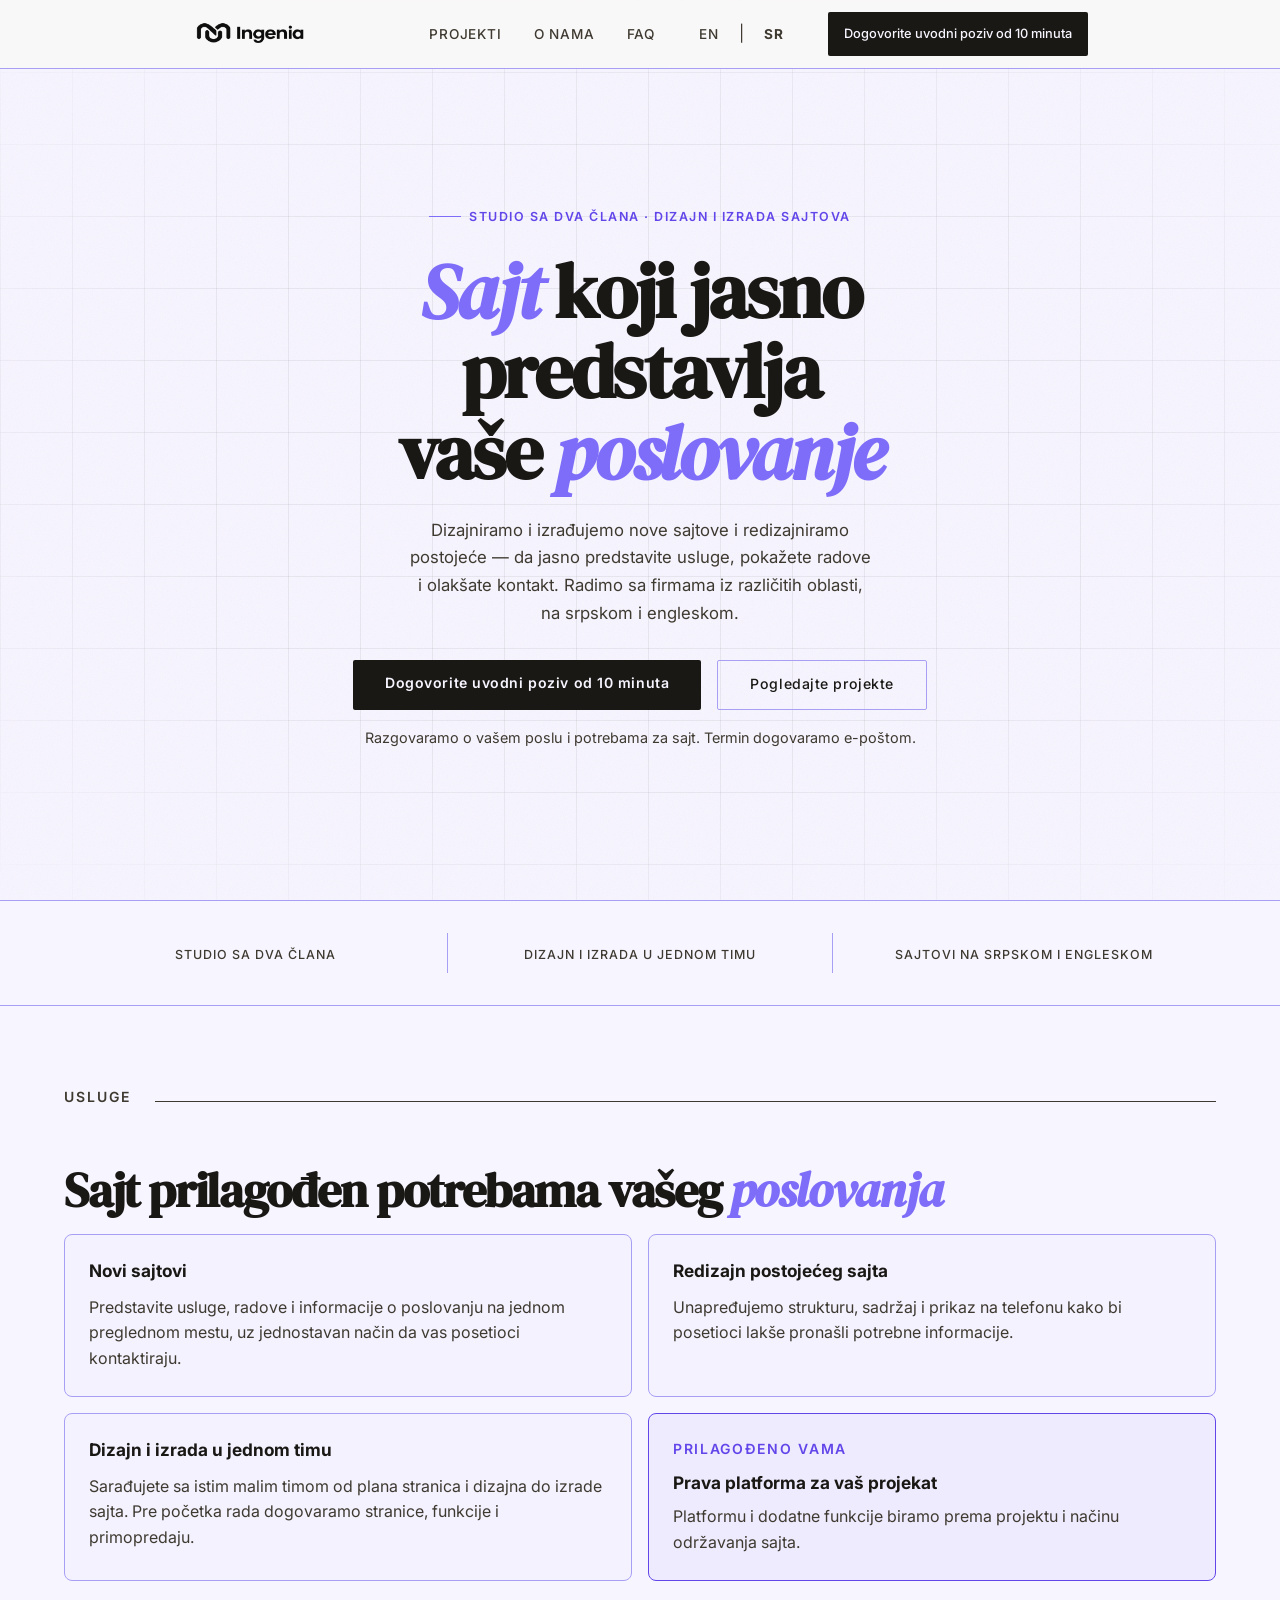
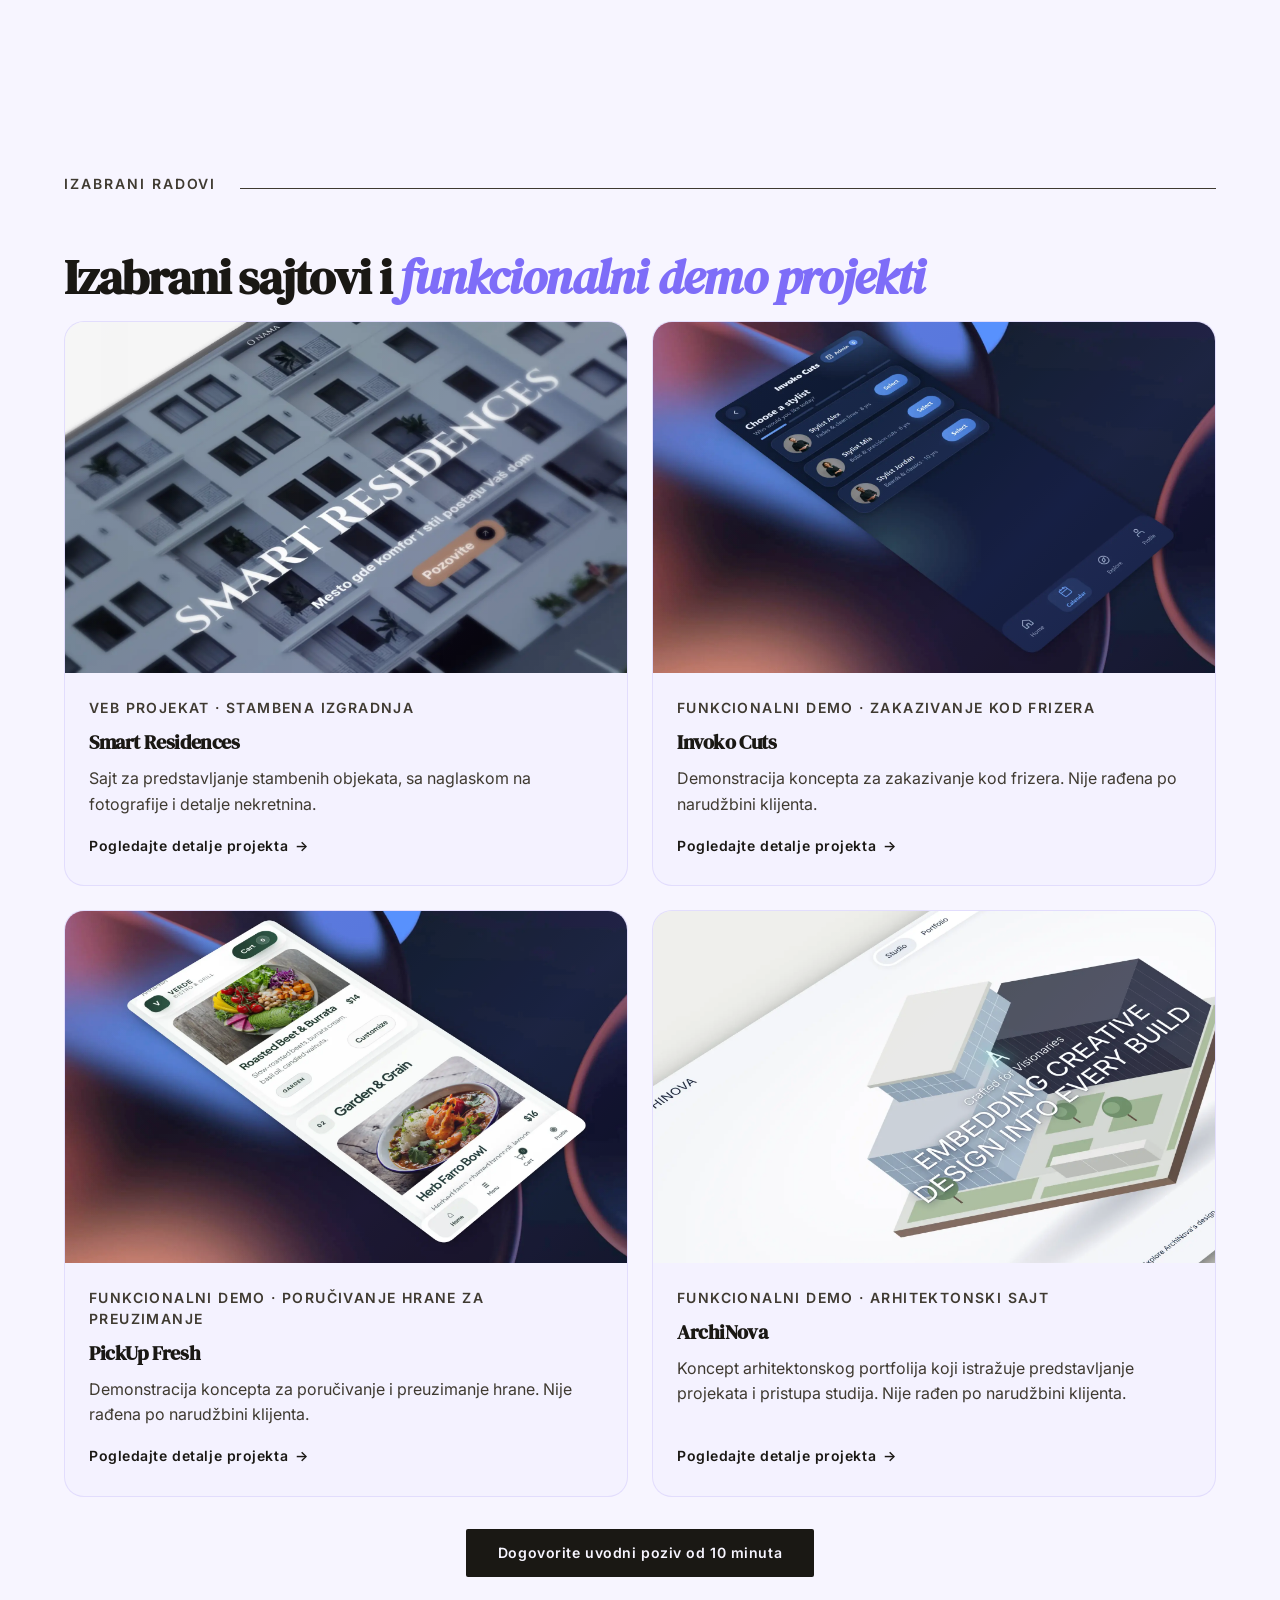
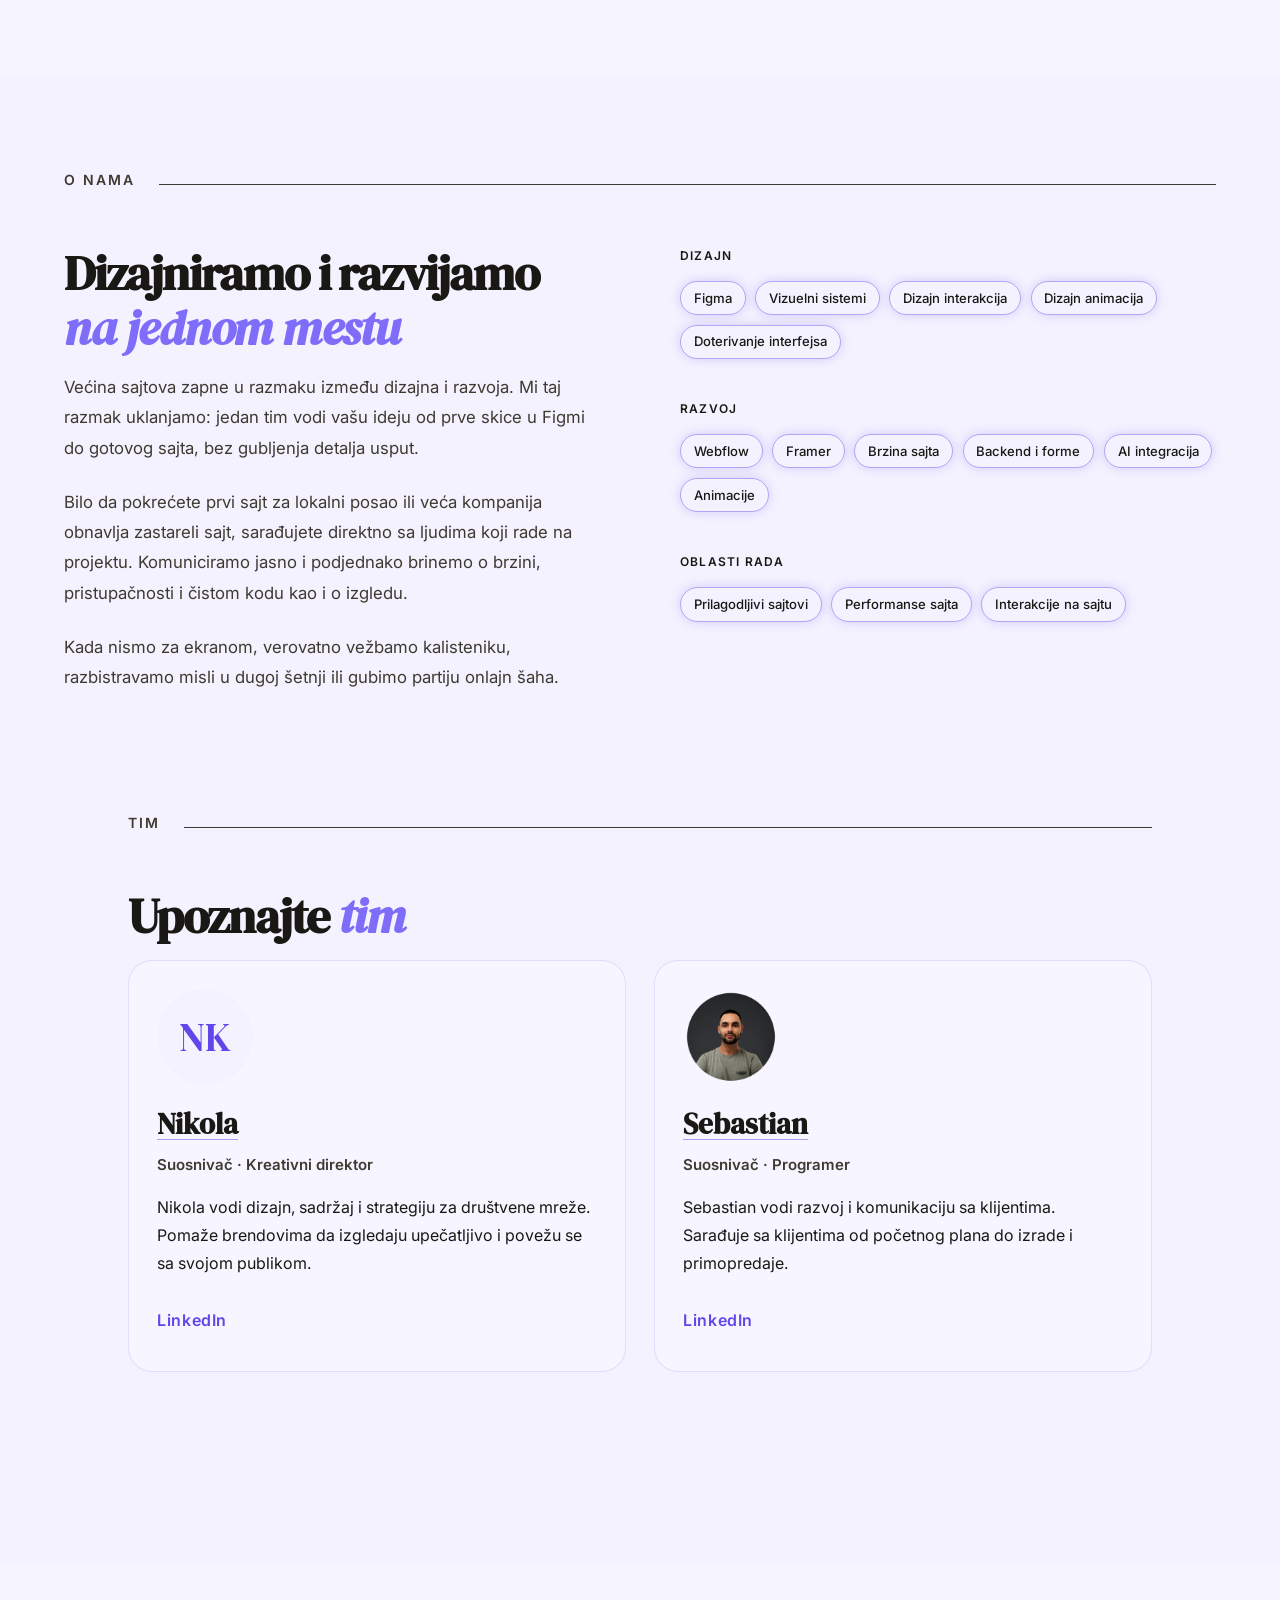
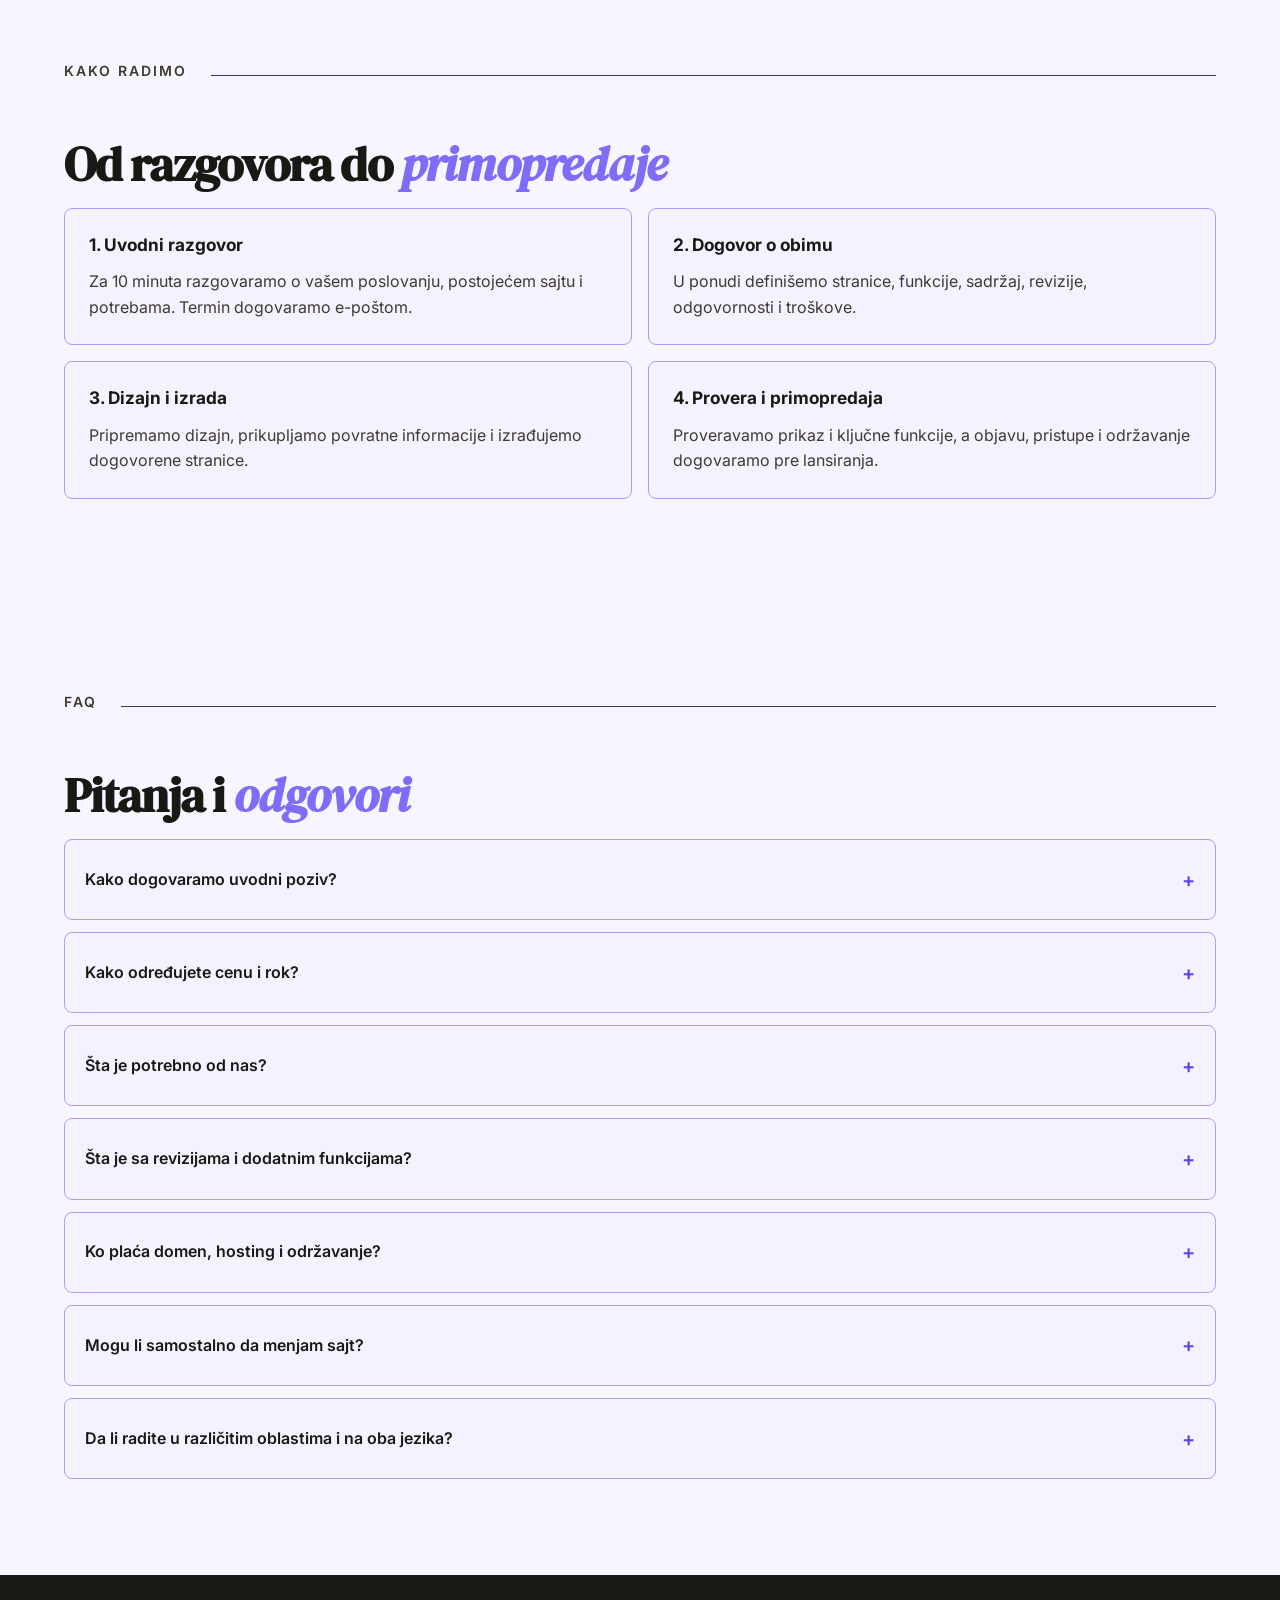
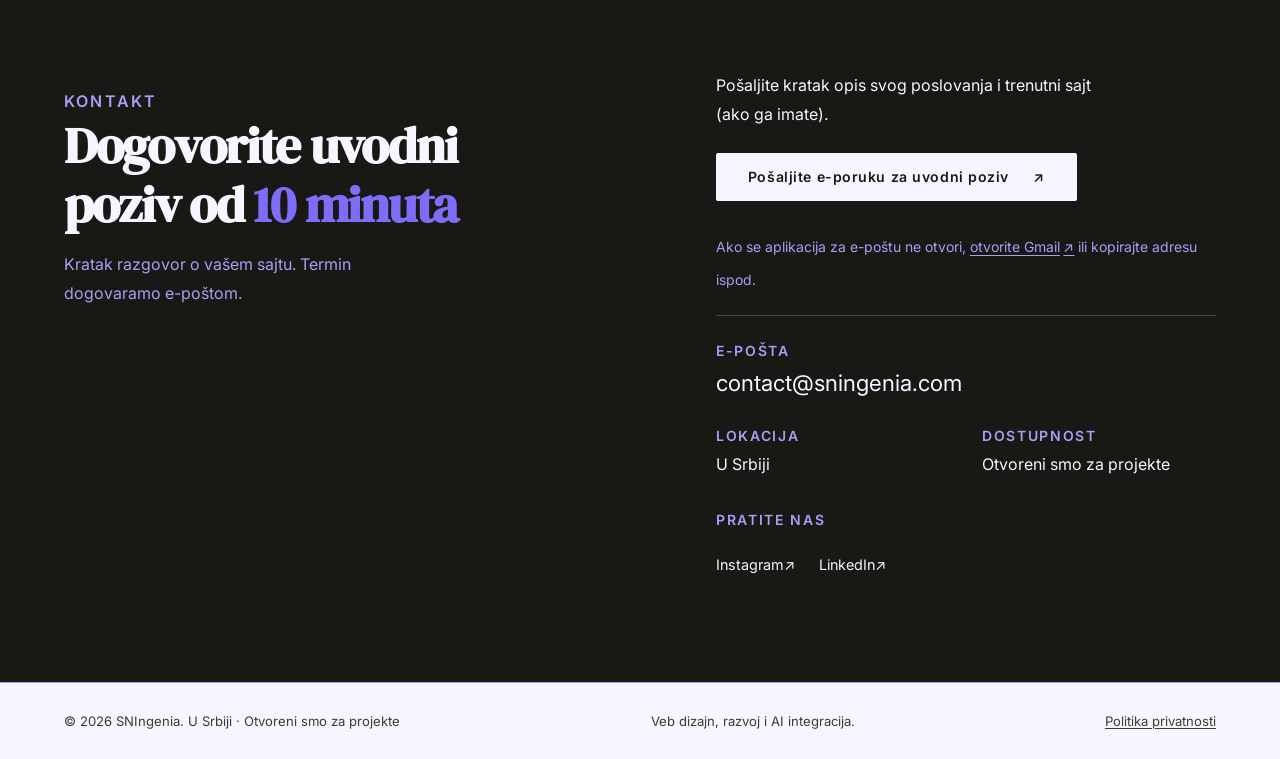
==== sr/index.html @ c3e85993 "final - finally - final" ====
<!DOCTYPE html>
<!-- Needs native review before launch. -->
<html lang="sr" class="landing-page">
<head>
<meta charset="UTF-8">
<meta name="viewport" content="width=device-width, initial-scale=1.0">
<link rel="icon" type="image/png" sizes="48x48" href="../images/img/favicon.png">
<title>SNIngenia | Veb dizajn i izrada sajtova u Srbiji</title>
<meta name="description" content="SNIngenia — dizajn i izrada novih sajtova i redizajn postojećih, na srpskom i engleskom. Dogovorite uvodni poziv od 10 minuta e-poštom.">
<link rel="canonical" href="https://www.sningenia.com/sr/">
<link rel="alternate" hreflang="en" href="https://www.sningenia.com/">
<link rel="alternate" hreflang="sr" href="https://www.sningenia.com/sr/">
<link rel="alternate" hreflang="x-default" href="https://www.sningenia.com/">
<meta property="og:type" content="website">
<meta property="og:locale" content="sr_RS">
<meta property="og:title" content="SNIngenia | Veb dizajn i izrada sajtova u Srbiji">
<meta property="og:description" content="Novi sajtovi i redizajn postojećih, na srpskom i engleskom. Dogovorite uvodni poziv od 10 minuta e-poštom.">
<meta property="og:url" content="https://www.sningenia.com/sr/">
<meta property="og:image" content="https://www.sningenia.com/images/thumbnail1.webp">
<meta name="twitter:card" content="summary_large_image">
<meta name="twitter:title" content="SNIngenia | Veb dizajn i izrada sajtova u Srbiji">
<meta name="twitter:description" content="Novi sajtovi i redizajn postojećih, na srpskom i engleskom. Dogovorite uvodni poziv od 10 minuta e-poštom.">
<meta name="twitter:image" content="https://www.sningenia.com/images/thumbnail1.webp">
<link rel="preconnect" href="https://fonts.googleapis.com">
<link rel="preconnect" href="https://fonts.gstatic.com" crossorigin>
<link href="https://fonts.googleapis.com/css2?family=DM+Serif+Display:ital@0;1&family=Inter:wght@400;500;600&display=swap" rel="stylesheet">
<link rel="stylesheet" href="../styles.css">
<script type="application/ld+json">
{
  "@context": "https://schema.org",
  "@type": "ProfessionalService",
  "name": "SNIngenia",
  "url": "https://www.sningenia.com/sr/",
  "areaServed": "Serbia",
  "email": "contact@sningenia.com",
  "sameAs": ["https://www.instagram.com/sningenia/"]
}
</script>
</head>
<body class="landing-page">
<a class="skip-link" href="#main">Пређи на садржај</a>

<nav aria-label="Glavna navigacija">
  <a class="nav-logo" href="#home" aria-label="SNIngenia početna strana">
    <img src="../images/logo-header.webp" alt="SNIngenia" width="1536" height="326">
  </a>
  <button class="nav-toggle" type="button" aria-label="Uključi ili isključi navigaciju" aria-controls="mobileNav" aria-expanded="false">
    <span></span><span></span><span></span>
  </button>
  <ul class="nav-links">
    <li><a href="#work">Projekti</a></li>
    <li><a href="#about">O nama</a></li>

    <li><a href="#faq">FAQ</a></li>
    <li class="language-switcher"><a href="../index.html" lang="en">EN</a><span aria-hidden="true">|</span><a href="./index.html" lang="sr" aria-current="page">SR</a></li>
    <li><a class="btn-primary nav-cta" href="#contact" data-cta="nav-desktop">Dogovorite uvodni poziv od 10 minuta</a></li>
  </ul>
</nav>
<div class="mobile-nav" id="mobileNav" aria-hidden="true" inert>
  <button class="mobile-nav-close" type="button" aria-label="Zatvori meni">×</button>
  <ul class="mobile-nav-links">
    <li><a href="#work">Projekti</a></li>
    <li><a href="#about">O nama</a></li>

    <li><a href="#faq">FAQ</a></li>
    <li class="language-switcher"><a href="../index.html" lang="en">EN</a><span aria-hidden="true">|</span><a href="./index.html" lang="sr" aria-current="page">SR</a></li>
    <li><a class="btn-primary" href="#contact" data-cta="nav-mobile">Dogovorite uvodni poziv od 10 minuta</a></li>
  </ul>
</div>

<div class="mobile-cta" id="mobileCta" aria-hidden="true" inert><a class="btn-primary" href="#contact" data-cta="sticky">Dogovorite uvodni poziv od 10 minuta</a></div>

<div class="fallback-navigation"><nav class="fallback-nav" aria-label="Navigacija bez JavaScript-a"><a href="#work">Radovi</a><a href="#about">O nama</a><a href="#faq">FAQ</a><a href="#contact">Kontakt</a><a href="../" lang="en">EN</a></nav></div>
<main id="main">
<div class="hero" id="home">
  <div class="hero-text">
    <p class="hero-eyebrow">Studio sa dva člana · Dizajn i izrada sajtova</p>
    <h1><em>Sajt</em> koji jasno predstavlja vaše <em>poslovanje</em></h1>
    <p class="hero-bio">Dizajniramo i izrađujemo nove sajtove i redizajniramo postojeće — da jasno predstavite usluge, pokažete radove i olakšate kontakt. Radimo sa firmama iz različitih oblasti, na srpskom i engleskom.</p>
    <div class="hero-actions">
      <a href="#contact" class="btn-primary" data-cta="hero">Dogovorite uvodni poziv od 10 minuta</a>
      <a href="#work" class="btn-ghost">Pogledajte projekte</a>
    </div>
<p class="call-note">Razgovaramo o vašem poslu i potrebama za sajt. Termin dogovaramo e-poštom.</p>
  </div>
</div>

<div class="stats-strip">
<div class="stats-inner">
<div class="stat">
<p class="stat-label">Studio sa dva člana</p></div>
<div class="stat">
<p class="stat-label">Dizajn i izrada u jednom timu</p></div>
<div class="stat">
<p class="stat-label">Sajtovi na srpskom i engleskom</p></div></div></div>


<section id="who-we-help" class="help-section">
<div class="section-header">
<p class="section-label">USLUGE</p>
<div class="section-rule"></div></div>
<h2>Sajt prilagođen potrebama vašeg <em>poslovanja</em></h2>
<div class="help-grid">
<article class="help-card">
<h3>Novi sajtovi</h3>
<p>Predstavite usluge, radove i informacije o poslovanju na jednom preglednom mestu, uz jednostavan način da vas posetioci kontaktiraju.</p></article>
<article class="help-card">
<h3>Redizajn postojećeg sajta</h3>
<p>Unapređujemo strukturu, sadržaj i prikaz na telefonu kako bi posetioci lakše pronašli potrebne informacije.</p></article>
<article class="help-card">
<h3>Dizajn i izrada u jednom timu</h3>
<p>Sarađujete sa istim malim timom od plana stranica i dizajna do izrade sajta. Pre početka rada dogovaramo stranice, funkcije i primopredaju.</p></article><article class="help-card help-platform"><span class="platform-note-label">PRILAGOĐENO VAMA</span><h3>Prava platforma za vaš projekat</h3><p>Platformu i dodatne funkcije biramo prema projektu i načinu održavanja sajta.</p></article>
</div>
</section>

<section id="work">
<div class="section-header">
<p class="section-label">IZABRANI RADOVI</p>
<div class="section-rule"></div></div>
<h2>Izabrani sajtovi i <em>funkcionalni demo projekti</em></h2>
<div class="work-grid">
<article class="work-card project-card" data-demo="false" data-status="Veb projekat · Stambena izgradnja" data-challenge="Predstaviti stambene objekte i informacije o nekretninama u preglednom vizuelnom rasporedu." data-solution="Fotografije objekata i detalji nekretnina su u prvom planu, uz svedenu vizuelnu hijerarhiju." data-result="Prikaz vizuelnog rešenja; ovde nisu navedeni izmereni poslovni rezultati." data-image="../images/case1.webp">
<div class="card-thumb">
<div class="card-thumb-inner"><img src="../images/thumbnail1.webp" alt="Smart Residences — prikaz interfejsa" width="640" height="400" loading="lazy"></div></div>
<div class="card-body"><span class="card-tag">Veb projekat · Stambena izgradnja</span><h3 class="card-title">Smart Residences</h3>
<p class="card-desc">Sajt za predstavljanje stambenih objekata, sa naglaskom na fotografije i detalje nekretnina.</p>
<button type="button" class="card-open" aria-haspopup="dialog" aria-controls="projectModal" aria-label="Pogledajte detalje projekta: Smart Residences"><span>Pogledajte detalje projekta</span><span class="card-open-arrow" aria-hidden="true">→</span></button></div></article>
<article class="work-card project-card" data-demo="true" data-status="Funkcionalni demo · Zakazivanje kod frizera" data-challenge="Istražiti moguće iskustvo izbora frizera i zakazivanja termina." data-solution="Prikaz stavlja izbor frizera i jasan sledeći korak u središte iskustva." data-result="Ovaj primer prikazuje moguće rešenje; ne predstavlja dokaz o broju korisnika niti o poslovnim rezultatima." data-image="../images/case3.webp">
<div class="card-thumb">
<div class="card-thumb-inner"><img src="../images/thumbnail3.webp" alt="Invoko Cuts — prikaz interfejsa" width="640" height="400" loading="lazy"></div></div>
<div class="card-body"><span class="card-tag">Funkcionalni demo · Zakazivanje kod frizera</span><h3 class="card-title">Invoko Cuts</h3>
<p class="card-desc">Demonstracija koncepta za zakazivanje kod frizera. Nije rađena po narudžbini klijenta.</p>
<button type="button" class="card-open" aria-haspopup="dialog" aria-controls="projectModal" aria-label="Pogledajte detalje projekta: Invoko Cuts"><span>Pogledajte detalje projekta</span><span class="card-open-arrow" aria-hidden="true">→</span></button></div></article>
<article class="work-card project-card" data-demo="true" data-status="Funkcionalni demo · Poručivanje hrane za preuzimanje" data-challenge="Istražiti moguće iskustvo izbora obroka i preuzimanja hrane." data-solution="Fotografije hrane i pregledan meni objašnjavaju koncept poručivanja." data-result="Ovaj primer prikazuje moguće rešenje; ne predstavlja dokaz o broju korisnika niti o poslovnim rezultatima." data-image="../images/case2.webp">
<div class="card-thumb">
<div class="card-thumb-inner"><img src="../images/thumbnail2.webp" alt="PickUp Fresh — prikaz interfejsa" width="640" height="400" loading="lazy"></div></div>
<div class="card-body"><span class="card-tag">Funkcionalni demo · Poručivanje hrane za preuzimanje</span><h3 class="card-title">PickUp Fresh</h3>
<p class="card-desc">Demonstracija koncepta za poručivanje i preuzimanje hrane. Nije rađena po narudžbini klijenta.</p>
<button type="button" class="card-open" aria-haspopup="dialog" aria-controls="projectModal" aria-label="Pogledajte detalje projekta: PickUp Fresh"><span>Pogledajte detalje projekta</span><span class="card-open-arrow" aria-hidden="true">→</span></button></div></article>
<article class="work-card project-card" data-demo="true" data-status="Funkcionalni demo · Arhitektonski sajt" data-challenge="Istražiti kako arhitektonski studio može predstaviti radove i svoj pristup." data-solution="Arhitektonska ilustracija, upečatljiva tipografija i prozračan raspored oblikuju koncept portfolija." data-result="Ovaj primer prikazuje moguće rešenje; ne predstavlja dokaz o broju korisnika niti o poslovnim rezultatima." data-image="../images/case4.webp">
<div class="card-thumb">
<div class="card-thumb-inner"><img src="../images/thumbnail4.webp" alt="ArchiNova — prikaz interfejsa" width="640" height="400" loading="lazy"></div></div>
<div class="card-body"><span class="card-tag">Funkcionalni demo · Arhitektonski sajt</span><h3 class="card-title">ArchiNova</h3>
<p class="card-desc">Koncept arhitektonskog portfolija koji istražuje predstavljanje projekata i pristupa studija. Nije rađen po narudžbini klijenta.</p>
<button type="button" class="card-open" aria-haspopup="dialog" aria-controls="projectModal" aria-label="Pogledajte detalje projekta: ArchiNova"><span>Pogledajte detalje projekta</span><span class="card-open-arrow" aria-hidden="true">→</span></button></div></article></div>
<div class="project-cta"><a class="btn-primary" href="#contact" data-cta="work">Dogovorite uvodni poziv od 10 minuta</a></div></section>

<section id="about" class="about-section">
  <div class="about-inner">
    <div class="section-header reveal">
<p class="section-label">O NAMA</p>
<div class="section-rule"></div></div>
    <div class="skills-layout">
      <div class="skills-left">
        <h2 class="reveal">Dizajniramo i razvijamo <em>na jednom mestu</em></h2>
        <p class="reveal">Većina sajtova zapne u razmaku između dizajna i razvoja. Mi taj razmak uklanjamo: jedan tim vodi vašu ideju od prve skice u Figmi do gotovog sajta, bez gubljenja detalja usput.</p>
        <p class="reveal">Bilo da pokrećete prvi sajt za lokalni posao ili veća kompanija obnavlja zastareli sajt, sarađujete direktno sa ljudima koji rade na projektu. Komuniciramo jasno i podjednako brinemo o brzini, pristupačnosti i čistom kodu kao i o izgledu.</p>
        <p class="reveal">Kada nismo za ekranom, verovatno vežbamo kalisteniku, razbistravamo misli u dugoj šetnji ili gubimo partiju onlajn šaha.</p>
      </div>
      <div>
        <div class="skill-group reveal">
<h3 class="skill-group-label">Dizajn</h3>
<div class="skill-tags"><span class="skill-tag">Figma</span><span class="skill-tag">Vizuelni sistemi</span><span class="skill-tag">Dizajn interakcija</span><span class="skill-tag">Dizajn animacija</span><span class="skill-tag">Doterivanje interfejsa</span></div></div>
        <div class="skill-group reveal">
<h3 class="skill-group-label">Razvoj</h3>
<div class="skill-tags"><span class="skill-tag">Webflow</span><span class="skill-tag">Framer</span><span class="skill-tag">Brzina sajta</span><span class="skill-tag">Backend i forme</span><span class="skill-tag">AI integracija</span><span class="skill-tag">Animacije</span></div></div>
        <div class="skill-group reveal">
<h3 class="skill-group-label">Oblasti rada</h3>
<div class="skill-tags"><span class="skill-tag">Prilagodljivi sajtovi</span><span class="skill-tag">Performanse sajta</span><span class="skill-tag">Interakcije na sajtu</span></div></div>
      </div>
    </div>
  </div>
<div id="team" class="creators-section">
  <div class="creators-inner">
    <div class="section-header reveal">
<p class="section-label">TIM</p>
<div class="section-rule"></div></div>
    <h2 class="reveal">Upoznajte <em>tim</em></h2>
    <div class="creators-grid">
      <article class="creator-card reveal">
        <!-- TODO: Zameniti inicijale zasebnom Nikolinom fotografijom kada bude dostavljena. -->
        <div class="creator-img creator-avatar-placeholder" role="img" aria-label="Fotografija Nikole još nije dostupna">NK</div>
        <div class="creator-body">
<h3 class="creator-title"><a class="creator-name-link" href="mailto:nikola@sningenia.com" aria-label="Pošaljite e-poruku: Nikola (nikola@sningenia.com)" title="nikola@sningenia.com">Nikola</a></h3>
<p class="creator-role">Suosnivač · Kreativni direktor</p>
<p class="creator-copy">Nikola vodi dizajn, sadržaj i strategiju za društvene mreže. Pomaže brendovima da izgledaju upečatljivo i povežu se sa svojom publikom.</p>
<a class="creator-link" href="https://www.linkedin.com/in/nikolakindlajn/" target="_blank" rel="noopener noreferrer" aria-label="Nikola na LinkedIn-u">LinkedIn</a></div>
      </article>
      <article class="creator-card reveal">
        <div class="creator-img"><img src="../images/profilepicture1.webp" alt="Fotografija Sebastijana, suosnivača i programera" width="600" height="600" loading="lazy"></div>
        <div class="creator-body">
<h3 class="creator-title"><a class="creator-name-link" href="mailto:sebastian@sningenia.com" aria-label="Pošaljite e-poruku: Sebastian (sebastian@sningenia.com)" title="sebastian@sningenia.com">Sebastian</a></h3>
<p class="creator-role">Suosnivač · Programer</p>
<p class="creator-copy">Sebastian vodi razvoj i komunikaciju sa klijentima. Sarađuje sa klijentima od početnog plana do izrade i primopredaje.</p>
<a class="creator-link" href="https://www.linkedin.com/in/sebastijan-sekosan/" target="_blank" rel="noopener noreferrer" aria-label="Sebastian na LinkedIn-u">LinkedIn</a></div>
      </article>
    </div>
  </div>
</div></section>



<section id="process">
<div class="section-header">
<p class="section-label">KAKO RADIMO</p>
<div class="section-rule"></div></div>
<h2>Od razgovora do <em>primopredaje</em></h2>
<div class="help-grid">
<article class="help-card">
<h3>1. Uvodni razgovor</h3>
<p>Za 10 minuta razgovaramo o vašem poslovanju, postojećem sajtu i potrebama. Termin dogovaramo e-poštom.</p></article>
<article class="help-card">
<h3>2. Dogovor o obimu</h3>
<p>U ponudi definišemo stranice, funkcije, sadržaj, revizije, odgovornosti i troškove.</p></article>
<article class="help-card">
<h3>3. Dizajn i izrada</h3>
<p>Pripremamo dizajn, prikupljamo povratne informacije i izrađujemo dogovorene stranice.</p></article>
<article class="help-card">
<h3>4. Provera i primopredaja</h3>
<p>Proveravamo prikaz i ključne funkcije, a objavu, pristupe i održavanje dogovaramo pre lansiranja.</p></article></div></section>
<section id="faq" class="faq-section">
  <div class="section-header reveal">
<p class="section-label">FAQ</p>
<div class="section-rule"></div></div>
  <h2 class="reveal">Pitanja i <em>odgovori</em></h2>
  <div class="faq-list">
<details class="faq-item"><summary>Kako dogovaramo uvodni poziv?</summary><p>Pošaljite e-poruku sa kratkim opisom posla, potrebom za sajt i nekoliko termina uz vašu vremensku zonu. Odgovorom dogovaramo poziv od 10 minuta. Poziv je potvrđen tek kada se obe strane slože oko termina.</p></details>
<details class="faq-item"><summary>Kako određujete cenu i rok?</summary><p>Ponudu i rok pripremamo nakon dogovora o obimu, sadržaju i funkcijama. Cenu razmatramo sa vama privatno.</p></details>
<details class="faq-item"><summary>Šta je potrebno od nas?</summary><p>Osnovne informacije o poslu, cilj sajta, logo i raspoloživi tekstovi i fotografije. Dogovaramo ko priprema sadržaj i ko odobrava svaku fazu.</p></details>
<details class="faq-item"><summary>Šta je sa revizijama i dodatnim funkcijama?</summary><p>Broj revizija, uključene stranice i funkcije i način obračuna dodatnog rada definišemo u ponudi pre početka.</p></details>
<details class="faq-item"><summary>Ko plaća domen, hosting i održavanje?</summary><p>Domen, hosting, pretplate i održavanje navodimo odvojeno u ponudi, sa jasnim odgovornostima i troškovima.</p></details>
<details class="faq-item"><summary>Mogu li samostalno da menjam sajt?</summary><p>Platformu biramo prema potrebama za uređivanje. Pristupe, obuku i podršku dogovaramo pre izrade.</p></details>
<details class="faq-item"><summary>Da li radite u različitim oblastima i na oba jezika?</summary><p>Da. Radimo sa firmama iz različitih oblasti. Sajt može biti na srpskom, engleskom ili oba jezika.</p></details></div>
</section>

<section class="contact-band" id="contact">
  <div class="contact-inner">
    <div class="contact-intro">
      <p class="section-label">KONTAKT</p>
      <h2>Dogovorite uvodni poziv od <em>10 minuta</em></h2>
      <p>Kratak razgovor o vašem sajtu. Termin dogovaramo e-poštom.</p>
    </div>
    <div class="contact-details">
      <p class="contact-brief">Pošaljite kratak opis svog poslovanja i trenutni sajt (ako ga imate).</p>
      <a class="btn-primary contact-email-button" href="mailto:contact@sningenia.com?subject=Uvodni%20poziv%20od%2010%20minuta" data-cta="contact-email">Pošaljite e-poruku za uvodni poziv <span aria-hidden="true">↗</span></a>
      <p class="contact-email-help">Ako se aplikacija za e-poštu ne otvori, <a href="https://mail.google.com/mail/?view=cm&amp;fs=1&amp;to=contact%40sningenia.com&amp;su=Uvodni%20poziv%20od%2010%20minuta" target="_blank" rel="noopener noreferrer">otvorite Gmail <span aria-hidden="true">↗</span><span class="visually-hidden"> (novi prozor)</span></a> ili kopirajte adresu ispod.</p>
      <div class="contact-meta">
        <div class="contact-item contact-email"><span class="contact-item-label">E-pošta</span><a class="contact-address" href="mailto:contact@sningenia.com">contact@sningenia.com</a></div>
        <div class="contact-item"><span class="contact-item-label">Lokacija</span><p>U Srbiji</p></div>
        <div class="contact-item"><span class="contact-item-label">Dostupnost</span><p>Otvoreni smo za projekte</p></div>
      </div>
      <div class="contact-socials"><span class="contact-item-label">Pratite nas</span><div class="social-row">
        <a href="https://www.instagram.com/sningenia/" target="_blank" rel="noopener noreferrer">Instagram <span aria-hidden="true">↗</span></a>
        <a href="https://www.linkedin.com/company/106868611/" target="_blank" rel="noopener noreferrer">LinkedIn <span aria-hidden="true">↗</span></a>
      </div></div>
    </div>
  </div>
</section>
</main>

<div class="project-modal" id="projectModal" aria-hidden="true">
  <div class="modal-backdrop" id="modalBackdrop"></div>
  <div class="modal-panel" role="dialog" aria-modal="true" aria-labelledby="modalTitle">
    <button class="modal-close" id="modalClose" type="button" aria-label="Zatvori detalje projekta">×</button>
    <div class="modal-content">
      <div class="modal-meta"><span class="modal-tag"></span><h2 id="modalTitle"></h2>
<p class="modal-subtitle"></p></div>
      <div class="modal-visual"><img id="modalImage" src="../images/case1.webp" alt="" width="1200" height="800" loading="lazy"></div>
      <div class="modal-copy">
<div class="modal-block">
<h3>Namena</h3>
<p></p></div>
<div class="modal-block">
<h3>Vizuelni pristup</h3>
<p></p></div></div>
      <div class="modal-result">
<h3>O ovom prikazu</h3>
<p></p></div>
      <a class="btn-primary modal-call" href="#contact" data-cta="project-dialog">Dogovorite uvodni poziv od 10 minuta</a>
    </div>
  </div>
</div>

<footer><p>© 2026 SNIngenia. U Srbiji · Otvoreni smo za projekte</p>
<p>Veb dizajn, razvoj i AI integracija.</p>
<p><a class="footer-link" href="privacy.html">Politika privatnosti</a></p></footer>
<script src="../script.js"></script>
</body>
</html>
---- styles.css ----
*, *::before, *::after { box-sizing: border-box; margin: 0; padding: 0; }

:root {
  --bg:        #F7F5FF;
  --ink:       #1A1814;
  --accent:    #6246EA;
  --sage:      #7E6DF8;
  --stone:     #A79FF4;
  --amber:     #8F7EF8;
  --muted:     #3f3a31;
  --card-bg:   #F4F2FF;
  --focus-outline: 3px solid rgba(98,70,234,0.9);
  --focus-outline-offset: 3px;
}

html { scroll-behavior: smooth; }

body {
  background: var(--bg);
  color: var(--ink);
  font-family: 'Inter', sans-serif;
  font-size: 16px;
  line-height: 1.6;
  overflow-x: hidden;
}

.skip-link {
  position: fixed;
  top: 1rem;
  left: 5vw;
  z-index: 130;
  padding: 0.75rem 1rem;
  background: var(--bg);
  color: var(--ink);
  text-decoration: none;
  transform: translateY(-200%);
}
body.landing-page .skip-link { transition: transform 0.2s ease-out; }
.skip-link:focus { transform: translateY(0); }

.visually-hidden {
  position: absolute;
  width: 1px;
  height: 1px;
  padding: 0;
  margin: -1px;
  overflow: hidden;
  clip: rect(0, 0, 0, 0);
  white-space: nowrap;
  border: 0;
}

/* ── NAV ── */
nav {
  position: fixed; top: 0; left: 0; right: 0; z-index: 100;
  display: flex; justify-content: space-between; align-items: center;
  padding: 0.75rem 15vw;
  background: rgba(250,249,247,0.88);
  backdrop-filter: blur(12px);
  border-bottom: 1px solid var(--stone);
}
.nav-logo {
  display: inline-flex;
  align-items: center;
  text-decoration: none;
}
.nav-logo img {
  display: block;
  max-height: 1.5rem;
  width: auto;
}
.nav-links {
  display: flex;
  align-items: center;
  gap: 2rem;
  list-style: none;
}
.nav-links > li {
  display: flex;
  align-items: center;
}
.nav-links > li > a {
  display: inline-flex;
  align-items: center;
  line-height: 1.2;
}
.nav-links a {
  text-decoration: none;
  font-size: 0.85rem;
  font-weight: 500;
  letter-spacing: 0.06em;
  text-transform: uppercase;
  color: var(--muted);
  transition: color 0.2s;
}
.nav-links a:hover { color: var(--ink); }
.nav-links .nav-cta {
  justify-content: center;
  padding: 0.65rem 1rem;
  color: var(--bg);
  font-size: 0.8rem;
  letter-spacing: 0;
  text-transform: none;
}
.nav-links .nav-cta:hover { color: var(--bg); }
.language-switcher {
  display: flex;
  align-items: center;
  gap: 0.45rem;
}
.language-switcher span { color: var(--muted); }
.language-switcher a[aria-current="page"] { font-weight: 700; }

.nav-toggle {
  display: none;
  border: none;
  background: transparent;
  cursor: pointer;
  width: 2.4rem;
  height: 2.4rem;
  padding: 0;
  flex-direction: column;
  justify-content: center;
  align-items: center;
  gap: 5px;
}
.nav-toggle span {
  display: block;
  width: 100%;
  height: 2px;
  background: var(--ink);
  border-radius: 999px;
  transition: transform 0.2s ease-out, opacity 0.2s ease-out;
}
.nav-toggle[aria-expanded="true"] span:nth-child(1) {
  transform: translateY(7px) rotate(45deg);
}
.nav-toggle[aria-expanded="true"] span:nth-child(2) {
  opacity: 0;
}
.nav-toggle[aria-expanded="true"] span:nth-child(3) {
  transform: translateY(-7px) rotate(-45deg);
}
.mobile-nav {
  position: fixed;
  inset: 0;
  display: flex;
  align-items: center;
  justify-content: center;
  background: rgba(26,24,20,0.96);
  z-index: 120;
  opacity: 0;
  pointer-events: none;
  transition: opacity 0.2s ease-out;
}
.mobile-nav[aria-hidden="false"] {
  opacity: 1;
  pointer-events: auto;
}
.mobile-nav-links {
  list-style: none;
  display: flex;
  flex-direction: column;
  gap: 1.6rem;
  padding: 0;
  margin: 0;
  text-align: center;
}
.mobile-nav-links a {
  color: var(--bg);
  font-size: 1.4rem;
  font-weight: 600;
  text-decoration: none;
}
.mobile-nav-links .language-switcher {
  justify-content: center;
  font-size: 1rem;
}
.mobile-nav-links .language-switcher span { color: var(--stone); }
.mobile-nav-links a.btn-primary { background: var(--accent); text-transform: none; }
.mobile-nav-close {
  position: absolute;
  top: 1rem;
  right: 1rem;
  width: 3rem;
  height: 3rem;
  border: none;
  border-radius: 100%;
  background: rgba(255,255,255,0.06);
  color: var(--bg);
  font-size: 1.25rem;
  cursor: pointer;
  display: none;
  transition: background-color 0.2s ease-out;
}
.mobile-nav-close:hover { background: rgba(255,255,255,0.12); }
.mobile-nav[aria-hidden="false"] .mobile-nav-close { display: block; }

/* ── HERO ── */
.hero {
  position: relative;
  isolation: isolate;
  min-height: 100vh;
  display: grid;
  grid-template-columns: minmax(0, 1fr);
  align-items: center;
  padding: 7rem 5vw 4rem;
  gap: 4rem;
  max-width: none;
  margin: 0 auto;
  text-align: center;
}

.hero::before,
.hero::after {
  content: '';
  position: absolute;
  inset: 0;
  z-index: -1;
  pointer-events: none;
}

.hero::before {
  opacity: 0.16;
  background-image: url("data:image/svg+xml,%3Csvg viewBox='0 0 180 180' xmlns='http://www.w3.org/2000/svg'%3E%3Cfilter id='n'%3E%3CfeTurbulence type='fractalNoise' baseFrequency='.8' numOctaves='3' stitchTiles='stitch'/%3E%3C/filter%3E%3Crect width='100%25' height='100%25' filter='url(%23n)' opacity='.35'/%3E%3C/svg%3E");
  background-size: 180px 180px;
  mix-blend-mode: multiply;
}

.hero::after {
  opacity: 0.75;
  background-image:
    linear-gradient(rgba(26,24,20,0.09) 1px, transparent 1px),
    linear-gradient(90deg, rgba(26,24,20,0.09) 1px, transparent 1px);
  background-size: 72px 72px;
  mask-image: radial-gradient(ellipse at center, #000 0%, #000 52%, transparent 100%);
}

.hero-text {
  width: 100%;
  max-width: 760px;
  margin: 0 auto;
  /* Keep the initial heading and call action visible without entrance motion. */
}

.hero-eyebrow {
  display: inline-flex; align-items: center; gap: 0.5rem;
  font-size: 0.78rem; font-weight: 600; letter-spacing: 0.12em;
  text-transform: uppercase; color: var(--accent);
  margin-bottom: 1.5rem;
  justify-content: center;
}
.hero-eyebrow::before {
  content: ''; display: block; width: 2rem; height: 1px; background: var(--sage);
}

h1 {
  font-family: 'DM Serif Display', serif;
  font-size: clamp(3rem, 6vw, 5.5rem);
  line-height: 1.05;
  letter-spacing: -0.03em;
  color: var(--ink);
  margin-bottom: 1.5rem;
}
h1 em {
  font-style: italic;
  color: var(--sage);
}

.hero-bio {
  font-size: 1.05rem;
  color: var(--muted);
  max-width: 38ch;
  line-height: 1.75;
  margin: 0 auto 2.5rem;
}

.hero-actions { display: flex; justify-content: center; gap: 1rem; flex-wrap: wrap; }

.btn-primary {
  display: inline-block;
  padding: 0.8rem 2rem;
  background: var(--ink);
  color: var(--bg);
  text-decoration: none;
  font-size: 0.88rem;
  font-weight: 600;
  letter-spacing: 0.04em;
  border-radius: 2px;
  transition: background 0.2s, transform 0.2s, box-shadow 0.2s;
}
.btn-primary:hover {
  background: var(--accent);
  box-shadow: 0 10px 30px rgba(98,70,234,0.22);
  transform: translateY(-1px);
}

.btn-ghost {
  display: inline-block;
  padding: 0.8rem 2rem;
  border: 1.5px solid var(--stone);
  color: var(--ink);
  text-decoration: none;
  font-size: 0.88rem;
  font-weight: 500;
  letter-spacing: 0.04em;
  border-radius: 2px;
  transition: border-color 0.2s, color 0.2s, transform 0.2s;
}
.btn-ghost:hover {
  border-color: var(--accent);
  color: var(--accent);
  transform: translateY(-1px);
}

/* ── STATS STRIP ── */
.stats-strip {
  border-top: 1px solid var(--stone);
  border-bottom: 1px solid var(--stone);
  padding: 2rem 5vw;
}
.stats-inner {
  max-width: 1280px; margin: 0 auto;
  display: flex; gap: 0; justify-content: space-around; flex-wrap: wrap;
}
.stat {
  text-align: center; padding: 0.5rem 2rem;
  border-right: 1px solid var(--stone);
  flex: 1; min-width: 140px;
}
.stat:last-child { border-right: none; }
.stat-num {
  font-family: 'DM Serif Display', serif;
  font-size: 2.4rem;
  line-height: 1;
  color: var(--ink);
}
.stat-num span { color: var(--sage); }
.stat-label {
  font-size: 0.78rem; font-weight: 500; letter-spacing: 0.08em;
  text-transform: uppercase; color: var(--muted); margin-top: 0.3rem;
}

/* ── SECTIONS ── */
section {
  max-width: 1280px; margin: 0 auto;
  padding: 6rem 5vw;
}

.section-header {
  display: flex; align-items: baseline; gap: 1.5rem;
  margin-bottom: 3.5rem;
}
.section-label {
  font-size: 0.75rem; font-weight: 600; letter-spacing: 0.14em;
  text-transform: uppercase; color: var(--muted);
  white-space: nowrap;
}
.section-rule {
  flex: 1; height: 1px; background: var(--muted);
}
h2 {
  font-family: 'DM Serif Display', serif;
  font-size: clamp(2rem, 4vw, 3rem);
  letter-spacing: -0.025em;
  line-height: 1.15;
  margin-bottom: 1rem;
}
h2 em { font-style: italic; color: var(--sage); }
h1 { text-wrap: balance; }

.help-section { padding-top: 5rem; }
.help-grid {
  display: grid;
  grid-template-columns: repeat(2, minmax(0, 1fr));
  gap: 1rem;
}
.help-card {
  padding: 1.5rem;
  border: 1px solid var(--stone);
  border-radius: 8px;
  background: var(--card-bg);
}
.help-card h3 {
  margin-bottom: 0.75rem;
  font-size: 1.08rem;
  line-height: 1.4;
}
.help-card p,
.help-audience { color: var(--muted); }
.help-audience { margin-top: 1.5rem; }

.about-section {
  background: var(--card-bg);
  padding: 6rem 5vw;
}
.about-inner {
  max-width: 1280px;
  margin: 0 auto;
}
.creators-section {
  background: var(--card-bg);
  padding: 6rem 5vw;
}
.creators-inner {
  max-width: 1280px;
  margin: 0 auto;
}
.creators-grid {
  display: grid;
  grid-template-columns: repeat(2, minmax(0, 1fr));
  gap: 1.75rem;
}
.creator-card {
  background: var(--bg);
  border-radius: 24px;
  overflow: hidden;
  border: 1px solid rgba(98,70,234,0.14);
  transition: transform 0.2s ease-out, box-shadow 0.2s ease-out;
}
.creator-card:hover {
  transform: translateY(-2px);
  box-shadow: 0 24px 60px rgba(26,24,20,0.1);
}
.creator-img {
  width: 6rem;
  aspect-ratio: 1;
  overflow: hidden;
  border-radius: 50%;
  margin: 1.75rem 1.75rem 0;
}
.creator-avatar-placeholder {
  display: grid;
  place-items: center;
  background: var(--card-bg);
  color: var(--accent);
  font-family: 'DM Serif Display', serif;
  font-size: 2.5rem;
}
.creator-img img {
  width: 100%;
  height: 100%;
  object-fit: cover;
  display: block;
}
.creator-body {
  padding: 1rem 1.75rem 1.75rem;
}
.creator-title {
  font-family: 'DM Serif Display', serif;
  font-size: 1.8rem;
  margin-bottom: 0.35rem;
}
.creator-name-link {
  display: inline-flex;
  align-items: center;
  min-height: 44px;
  color: inherit;
  text-decoration: underline;
  text-decoration-color: var(--stone);
  text-decoration-thickness: 1px;
  text-underline-offset: .18em;
}
.creator-name-link:hover { color: var(--accent); }
.creator-role {
  font-size: 0.94rem;
  font-weight: 600;
  color: var(--muted);
  margin-bottom: 1rem;
}
.creator-copy {
  color: var(--ink);
  line-height: 1.75;
  margin-bottom: 1.35rem;
}
.creator-link {
  display: inline-flex;
  color: var(--accent);
  font-weight: 600;
  text-decoration: none;
  letter-spacing: 0.04em;
  transition: color 0.2s ease-out;
}
.creator-link:hover {
  color: var(--ink);
}

.project-cta { display: flex; justify-content: center; margin-top: 2rem; }

.faq-list { display: grid; gap: 0.75rem; }
.faq-item {
  padding: 1.1rem 1.25rem;
  border: 1px solid var(--stone);
  border-radius: 8px;
  background: var(--card-bg);
  transition: border-color 0.2s ease-out;
}
.faq-item[open] { border-color: var(--accent); }
.faq-item summary {
  display: flex;
  justify-content: space-between;
  align-items: center;
  gap: 1rem;
  cursor: pointer;
  font-weight: 600;
  list-style: none;
  transition: color 0.2s ease-out;
}
.faq-item summary::-webkit-details-marker { display: none; }
.faq-item summary::after {
  content: "+";
  flex: 0 0 auto;
  color: var(--accent);
  font-size: 1.25rem;
}
.faq-item[open] summary { color: var(--accent); }
.faq-item[open] summary::after { content: "−"; }
.faq-item p { max-width: 75ch; padding-top: 0.9rem; color: var(--muted); }

/* ── WORK GRID ── */
.work-grid {
  display: grid;
  grid-template-columns: repeat(2, minmax(0, 1fr));
  gap: 1.5rem;
}

.work-card {
  background: var(--card-bg);
  border-radius: 20px;
  overflow: hidden;
  transition: transform 0.2s ease-out, box-shadow 0.2s ease-out, border-color 0.2s ease-out;
  cursor: pointer;
  border: 1px solid rgba(98,70,234,0.12);
}
.project-card {
  position: relative;
  display: flex;
  flex-direction: column;
  overflow: visible;
}
.project-card .card-thumb {
  border-radius: 19px 19px 0 0;
}
.project-card .card-body {
  flex: 1;
  display: flex;
  flex-direction: column;
}
.work-card:hover {
  transform: translateY(-2px);
  box-shadow: 0 30px 70px rgba(26,24,20,0.12);
  border-color: rgba(98,70,234,0.2);
}

.card-thumb {
  width: 100%; aspect-ratio: 16/10; overflow: hidden;
  position: relative;
}
.card-thumb-inner img,
.modal-visual img {
  width: 100%;
  height: 100%;
  object-fit: cover;
  display: block;
}
.modal-visual img {
  height: auto;
  min-height: 0;
  object-fit: contain;
  border-radius: 16px;
}

/* ── PROJECT MODAL ── */
.project-modal {
  position: fixed;
  inset: 0;
  display: flex;
  visibility: hidden;
  pointer-events: none;
  transition: visibility 0s linear 180ms;
  align-items: center;
  justify-content: center;
  z-index: 200;
}
.project-modal.active { visibility: visible; pointer-events: auto; transition-delay: 0s; }
.project-modal:not(.active) * { pointer-events: none; }
.project-modal.active .modal-panel {
  transform: translateY(0);
  opacity: 1;
}
.modal-backdrop {
  position: absolute;
  inset: 0;
  background: rgba(24, 22, 18, 0.72);
  backdrop-filter: blur(8px);
  opacity: 0;
  transition: opacity 0.2s ease-out;
}
.project-modal.active .modal-backdrop { opacity: 1; }
.modal-panel {
  position: relative;
  transform: translateY(8px);
  opacity: 0;
  transition: transform 0.2s ease-out, opacity 0.2s ease-out;
  width: min(1200px, calc(100vw - 3rem));
  max-height: calc(100vh - 3rem);
  background: #fff;
  border-radius: 18px;
  box-shadow: 0 45px 110px rgba(26,24,20,0.16);
  overflow: hidden;
  z-index: 1;
  display: flex;
  flex-direction: column;
}
.modal-close {
  position: absolute;
  top: 1rem;
  right: 1rem;
  width: 3rem;
  height: 3rem;
  border: none;
  border-radius: 100%;
  background: rgba(26,24,20,0.06);
  color: var(--ink);
  font-size: 1.5rem;
  cursor: pointer;
  transition: background 0.2s;
}
.modal-close:hover { background: rgba(26,24,20,0.12); }
.modal-content {
  padding: 3.5rem;
  overflow: auto;
}
.modal-meta { margin-bottom: 2rem; }
.modal-tag {
  display: inline-flex;
  font-size: 0.75rem;
  font-weight: 700;
  letter-spacing: 0.12em;
  text-transform: uppercase;
  color: var(--accent);
  margin-bottom: 1rem;
}
.modal-subtitle {
  color: var(--muted);
  max-width: 64ch;
  line-height: 1.8;
  margin-top: 0.75rem;
}
.modal-copy .modal-block {
  margin-bottom: 1.75rem;
}
.modal-copy h3,
.modal-result h3 {
  font-size: 1.1rem;
  margin-bottom: 0.85rem;
  color: var(--ink);
}
.modal-copy p,
.modal-result p {
  color: var(--muted);
  line-height: 1.8;
}
.modal-visual {
  margin-bottom: 2rem;
}
.modal-result {
  border-top: 1px solid rgba(98,70,234,0.14);
  padding-top: 2rem;
}

@media (max-width: 900px) {
  .modal-panel { width: calc(100vw - 1.5rem); max-height: calc(100vh - 1.5rem); }
  .modal-content { padding: 2rem; }
}
.card-thumb-inner {
  position: relative;
  width: 100%; height: 100%;
  display: flex; align-items: center; justify-content: center;
  font-size: 3rem;
  transition: transform 0.2s ease-out;
  overflow: hidden;
}
.card-thumb-inner::after {
  content: '';
  position: absolute;
  inset: 0;
  background: linear-gradient(135deg, rgba(98,70,234,0.08) 0%, transparent 35%, rgba(98,70,234,0.12) 65%, transparent 100%);
  opacity: 0.8;
  mix-blend-mode: screen;
  pointer-events: none;
  /* Static decoration: no continuous animation while reading. */
}
.work-card:hover .card-thumb-inner { transform: translateY(-2px); }

/* Unique gradient backgrounds per card */
.thumb-1 { background: linear-gradient(135deg, #e8e0d4 0%, #c9bfb2 100%); }
.thumb-2 { background: linear-gradient(135deg, #d4ddd8 0%, #a8bfb5 100%); }
.thumb-3 { background: linear-gradient(135deg, #e8dfc8 0%, #d4c49a 100%); }
.thumb-4 { background: linear-gradient(135deg, #d8d4e8 0%, #b5a8d4 100%); }
.thumb-5 { background: linear-gradient(135deg, #e8d4d4 0%, #d4a8a8 100%); }

.card-body { padding: 1.5rem; }
.card-tag {
  display: inline-block;
  font-size: 0.7rem; font-weight: 600; letter-spacing: 0.1em;
  text-transform: uppercase; color: var(--muted);
  margin-bottom: 0.5rem;
}
.card-title {
  font-family: 'DM Serif Display', serif;
  font-size: 1.25rem; letter-spacing: -0.02em;
  color: var(--ink); margin-bottom: 0.5rem;
}
.card-desc { font-size: 0.88rem; color: var(--muted); line-height: 1.6; }
.card-challenge { margin-top: 1rem; font-size: 0.82rem; color: var(--muted); line-height: 1.5; }
.card-open {
  display: inline-flex; align-items: center; gap: 0.4rem;
  margin-top: auto; padding: 1rem 0 0; font-size: 0.82rem; font-weight: 600;
  color: var(--ink); text-decoration: none; letter-spacing: 0.04em;
  font-family: inherit; background: transparent; border: 0;
  cursor: pointer;
  transition: color 0.2s ease-out;
}
.card-open-arrow {
  transition: transform 0.2s ease;
}
.card-open:hover {
  color: var(--sage);
}
.card-open:hover .card-open-arrow {
  transform: translateX(3px);
}
.card-open::after {
  content: "";
  position: absolute;
  inset: 0;
  border-radius: 20px;
}
.card-open:focus-visible { outline: none; }
.card-open:focus-visible::after {
  outline: var(--focus-outline);
  outline-offset: var(--focus-outline-offset);
}

/* ── SKILLS ── */
.skills-layout {
  display: grid; grid-template-columns: 1fr 1fr; gap: 5rem;
  align-items: start;
}
.skills-left p {
  font-size: 1.05rem; color: var(--muted);
  line-height: 1.8; margin-bottom: 1.5rem;
}

.skill-group { margin-bottom: 2.5rem; }
.skill-group-label {
  font-size: 0.75rem; font-weight: 600; letter-spacing: 0.1em;
  text-transform: uppercase; color: var(--ink);
  margin-bottom: 1rem;
}
.skill-tags { display: flex; flex-wrap: wrap; gap: 0.5rem; }
.skill-tag {
  display: inline-block;
  padding: 0.35rem 0.8rem;
  border: 1px solid color-mix(in srgb, var(--accent) 45%, transparent);
  border-radius: 100px;
  font-size: 0.82rem; font-weight: 500; color: var(--ink);
  cursor: default;
  box-shadow: 0 0 0.65rem color-mix(in srgb, var(--accent) 22%, transparent);
}
.skill-tags { gap: 0.6rem; }

/* ── CONTACT ── */
.contact-band {
  max-width: none;
  margin: 0;
  background: var(--ink);
  padding: 6rem 5vw;
}
.contact-inner {
  max-width: 1280px; margin: 0 auto;
  display: grid; grid-template-columns: 1.35fr 1fr 1fr;
  gap: 2rem; align-items: start;
}
.contact-inner h2 {
  color: var(--bg);
  font-size: clamp(2rem, 4vw, 3.2rem);
}
.contact-inner h2 em { color: var(--accent); }
.contact-inner p { color: var(--bg); font-size: 1rem; line-height: 1.8; margin-top: 1rem; }
.contact-band .section-label { color: var(--stone); }

.contact-details { display: flex; flex-direction: column; gap: 1.5rem; }
.contact-item {
  display: flex; flex-direction: column; gap: 0.25rem;
}
.contact-item-label {
  font-size: 0.72rem; font-weight: 600; letter-spacing: 0.1em;
  text-transform: uppercase; color: var(--sage);
}
.contact-item a {
  color: var(--bg); text-decoration: none;
  font-size: 1rem; font-weight: 400;
  transition: color 0.2s ease-out;
}
.contact-item p { margin-top: 0; color: var(--bg); }
.contact-item a:hover { color: var(--amber); }

.social-row { display: flex; gap: 1.2rem; margin-top: 0.5rem; }
.social-link {
  display: flex; align-items: center; justify-content: center;
  width: 2.4rem; height: 2.4rem;
  border: 1px solid rgba(196,185,168,0.3);
  border-radius: 2px; color: var(--stone);
  text-decoration: none; font-size: 0.9rem; font-weight: 600;
  transition: border-color 0.2s ease-out, color 0.2s ease-out;
}
.social-link:hover { border-color: var(--amber); color: var(--amber); }

/* ── FOOTER ── */
footer {
  padding: 1rem 5vw;
  border-top: 1px solid var(--stone);
  display: flex; justify-content: space-between; align-items: center;
  flex-wrap: wrap; gap: 1rem;
}
footer p { font-size: 0.82rem; color: var(--muted); }
.footer-link { color: inherit; text-underline-offset: 0.15em; }
.footer-link:hover { color: var(--ink); }
body.landing-page .footer-link { transition: color 0.2s ease-out; }
.mobile-cta { display: none; }

.privacy-header {
  display: flex;
  justify-content: space-between;
  align-items: center;
  gap: 1rem;
  padding: 1rem 5vw;
  border-bottom: 1px solid var(--stone);
}
.privacy-header .nav-logo img { max-height: 1.5rem; }
.privacy-home-link { color: var(--ink); text-underline-offset: 0.15em; }
.privacy-content {
  max-width: 900px;
  margin: 0 auto;
  padding: 4rem 5vw;
}
.privacy-content h1 { font-size: clamp(2.5rem, 5vw, 4rem); }
.privacy-content h2 { margin-top: 2rem; font-size: 1.6rem; }
.privacy-content p,
.privacy-content ul { margin-top: 0.75rem; color: var(--muted); }
.privacy-content ul { padding-left: 1.5rem; }
.privacy-content a { color: var(--accent); text-underline-offset: 0.15em; }

/* ── ANIMATIONS ── */
.reveal {
  opacity: 1; transform: none;
}
.reveal.visible { opacity: 1; transform: translateY(0); }

/* ── RESPONSIVE ── */
@media (max-width: 900px) {
  nav { padding: 0.75rem 5vw; }
  .nav-toggle { display: flex; }
  .mobile-nav { display: flex; }
  .nav-links { display: none; }
  .work-grid { grid-template-columns: 1fr; }
  .help-grid { grid-template-columns: 1fr; }
  .creators-grid { grid-template-columns: 1fr; }
  .skills-layout { grid-template-columns: 1fr; gap: 3rem; }
  .contact-inner { grid-template-columns: 1fr; }
  body.landing-page footer { padding-bottom: 2rem; }
  .mobile-cta {
    position: fixed;
    inset: auto 0 0;
    z-index: 110;
    display: none;
    padding: 0.75rem 5vw;
    border-top: 1px solid var(--stone);
    background: var(--bg);
  }
  .mobile-cta[aria-hidden="false"] { display: block; }
  .mobile-cta .btn-primary { display: block; text-align: center; }
  body.landing-page .mobile-cta {
    display: block;
    opacity: 0;
    visibility: hidden;
    pointer-events: none;
    transform: translateY(8px);
    transition: opacity 0.2s ease-out, transform 0.2s ease-out, visibility 0s linear 0.2s;
  }
  body.landing-page .mobile-cta[aria-hidden="false"] {
    opacity: 1;
    visibility: visible;
    pointer-events: auto;
    transform: translateY(0);
    transition-delay: 0s;
  }
  .stat { border-right: none; border-bottom: 1px solid var(--stone); }
  .stat:last-child { border-bottom: none; }
}

@media (max-width: 600px) {
  .nav-links { display: none; }
  h1 { font-size: 2.6rem; }
  body.landing-page footer {
    gap: 0.5rem;
    padding: 0.75rem 2vw 2rem;
  }
}

@media (prefers-reduced-motion: reduce) {
  * { animation: none !important; transition: none !important; }
  .reveal { opacity: 1 !important; transform: none !important; }
  html { scroll-behavior: auto; }
}

:focus-visible {
  outline: var(--focus-outline);
  outline-offset: var(--focus-outline-offset);
}

button, input, textarea, a {
  transition: background-color 0.2s ease, color 0.2s ease, transform 0.2s ease;
}

/* Focused week-one content and contact refinements. */
.call-note { margin-top: 1rem; color: var(--muted); font-size: .9rem; }
.stat-label { line-height: 1.5; }
.contact-details p + p { margin-top: 1.2rem; }
.contact-address { user-select: text; overflow-wrap: anywhere; }
.contact-details a:not(.btn-primary) { color: inherit; text-underline-offset: .2em; }
.contact-details .btn-primary { white-space: normal; text-align: center; }
.modal-copy { margin-top: 1.5rem; }
.modal-call { margin-top: 1.5rem; }
.fallback-nav { position: relative; display: flex; flex-wrap: wrap; gap: 1rem; padding: 6rem 5vw 1rem; }
.fallback-nav a { color: var(--ink); }
.project-card .card-tag { line-height: 1.5; }
:is(section, .hero, #team, h1, h2)[id], section h2 { scroll-margin-top: 6rem; }
@media (max-width: 900px) {
  .nav-cta { white-space: normal; }
  .mobile-nav .btn-primary { white-space: normal; text-align: center; }
  .mobile-cta .btn-primary { white-space: normal; line-height: 1.4; }
  body.landing-page footer { padding-bottom: 7rem; }
  .project-modal .modal-panel { max-height: 90dvh; }
}

.site-ready .fallback-navigation { display: none; }
html:not(.site-ready) .nav-toggle, html:not(.site-ready) .card-open { display: none; }
.contact-inner { gap: 3rem; }
.contact-inner h2 { font-size: clamp(2rem, 4vw, 3.5rem); }
.modal-call { white-space: normal; text-align: center; }

.contact-inner { grid-template-columns: 1.1fr 1fr; }
.contact-details { gap: 1.2rem; }
.contact-details p, .contact-details p + p { margin-top: 0; }
.contact-band .btn-primary { background: var(--bg); color: var(--ink); }
.contact-band .btn-primary:hover { background: var(--stone); }
@media (max-width: 900px) { .contact-inner { grid-template-columns: 1fr; } }

/* The no-script fallback must not shift page content when enhancement starts. */
.fallback-navigation { position: absolute; top: 4rem; left: 0; right: 0; z-index: 90; background: var(--bg); }
.fallback-nav { position: static; padding: 1rem 5vw; }

/* Browser feedback: complete service grid and compact contact hierarchy. */
.help-platform { background: rgba(98,70,234,.06); border-color: var(--accent); display: flex; flex-direction: column; justify-content: center; }
.platform-note-label { color: var(--accent); font-size: .68rem; font-weight: 600; letter-spacing: .12em; margin-bottom: .8rem; }
.help-platform h3 { margin-bottom: .55rem; }
.contact-inner { grid-template-columns: 1.15fr 1fr; gap: clamp(2.5rem,6vw,6rem); }
.contact-intro h2 { max-width: 13ch; }
.contact-inner h2 em { color: var(--accent); font-style: normal; }
.contact-intro > p:last-child { max-width: 37ch; color: var(--stone); }
.contact-details { gap: 1.5rem; }
.contact-brief { max-width: 40ch; }
.contact-details .contact-email-help { font-size: .875rem; line-height: 1.6; color: var(--stone); }
.contact-email-help a { display: inline-flex; align-items: center; gap: .25em; min-height: 44px; }
.contact-email-help a:hover { color: var(--bg); }
.contact-email-button { align-self: flex-start; display: inline-flex; gap: 1.5rem; align-items: center; }
.contact-meta { display: grid; grid-template-columns: 1fr 1fr; gap: 1.5rem 2rem; padding-top: 1.5rem; border-top: 1px solid rgba(196,185,168,.3); }
.contact-meta .contact-email { grid-column: 1 / -1; }
.contact-item-label { color: var(--stone); font-size: .68rem; letter-spacing: .12em; text-transform: uppercase; }
.contact-details .contact-address { font-size: clamp(1.1rem,2vw,1.4rem); text-decoration: none; }
.contact-socials { padding-top: .25rem; }
.contact-socials .social-row { gap: 1.5rem; margin-top: .6rem; flex-wrap: wrap; }
.contact-socials a { font-size: .9rem; text-decoration: none; }
.contact-socials a:hover, .contact-address:hover { color: var(--accent); }
@media (max-width: 900px) { .contact-inner { grid-template-columns: 1fr; } .contact-intro h2 { max-width: 16ch; } }
@media (max-width: 360px) { .contact-meta { gap: 1.25rem .75rem; } .contact-email-button { padding-inline: 1.2rem; gap: .75rem; } }

.contact-intro h2 { max-width: none; }
.contact-intro h2 em { color: var(--sage); white-space: nowrap; }
.contact-details .contact-meta a, .contact-details .contact-socials a { color: var(--bg); }
.contact-details .contact-meta a:hover, .contact-details .contact-socials a:hover { color: var(--stone); }

/* Phase 3: responsive rhythm, clear controls and restrained state feedback. */
:root { --sticky-clearance: 7rem; }
nav { gap: 1.5rem; }
.nav-logo { flex-shrink: 0; }
@media (min-width: 901px) and (max-width: 1200px) {
  nav { padding-inline: 5vw; }
  .nav-links { gap: 1.25rem; }
}
html { scroll-padding-bottom: calc(var(--sticky-clearance) + 1rem); }
h2 { text-wrap: balance; }
.hero-bio { max-width: 42ch; line-height: 1.65; margin-bottom: 2rem; }
.card-desc, .card-challenge { font-size: 1rem; line-height: 1.6; }
.card-tag, .section-label, .platform-note-label, .contact-item-label { font-size: .875rem; line-height: 1.5; }
.card-body { gap: 0; }
.card-open { min-height: 44px; padding-top: .75rem; font-size: .875rem; }
.card-open:hover { color: var(--accent); }
.card-open:hover .card-open-arrow { transform: none; }
.modal-content { overscroll-behavior: contain; scroll-padding-block: 1rem; }
.modal-meta { padding-right: 3rem; }
.modal-subtitle, .modal-copy p, .modal-result p { max-width: 62ch; font-size: 1rem; line-height: 1.6; }
.modal-close { z-index: 2; }
.modal-visual { background: var(--card-bg); border-radius: 16px; }
.modal-visual img.is-loading { visibility: hidden; }
.btn-primary, .btn-ghost { min-height: 44px; }
.nav-toggle { width: 44px; height: 44px; padding: 3px; }
.nav-links a, .language-switcher a, .mobile-nav-links a, .creator-link, .contact-socials a, .footer-link {
  display: inline-flex; align-items: center; min-height: 44px;
}
.language-switcher { gap: .5rem; }
.language-switcher a { justify-content: center; min-width: 44px; }
.social-link { width: 44px; height: 44px; }
.faq-item summary { min-height: 44px; }
.mobile-nav { overflow-y: auto; overscroll-behavior: contain; padding: 5rem 1.5rem 2rem; }
.mobile-nav-links { max-width: 100%; margin-block: auto; }
.mobile-nav-close { position: fixed; }
.work-card:hover, .creator-card:hover, .work-card:hover .card-thumb-inner,
.btn-primary:hover, .btn-ghost:hover { transform: none; }
.work-card:hover, .creator-card:hover { box-shadow: none; }
.btn-primary:hover { box-shadow: none; }
.btn-primary:active, .btn-ghost:active { filter: brightness(.94); }
.contact-band { --focus-outline: 3px solid var(--stone); }
.mobile-nav { --focus-outline: 3px solid var(--stone); }
.btn-primary, .btn-ghost, .card-open, .social-link, .creator-link, .nav-links a,
.mobile-nav-links a, .mobile-nav-close, .modal-close, .faq-item, .faq-item summary,
.contact-item a, .contact-socials a, .footer-link {
  transition-duration: 160ms; transition-timing-function: ease-out;
}
.modal-panel, .modal-backdrop { transition-duration: 180ms; }
@media (hover: hover) and (pointer: fine) and (prefers-reduced-motion: no-preference) {
  .btn-primary:hover, .btn-ghost:hover { transform: translateY(-1px); }
}
@media (max-width: 900px) {
  section, .about-section, .creators-section, .contact-band { padding: 4rem max(20px, 5vw); }
  .hero { padding: 7rem max(20px, 5vw) 4rem; min-height: 100svh; }
  .section-header { margin-bottom: 2rem; gap: 1rem; }
  .section-header .section-label { white-space: normal; }
  .hero-actions { gap: 1rem; }
  .help-grid { gap: 1.5rem; }
  .contact-inner { gap: 2rem; }
  .mobile-cta { padding-bottom: calc(.75rem + env(safe-area-inset-bottom, 0px)); }
  body.landing-page footer { padding: 1.5rem max(20px, 5vw) calc(var(--sticky-clearance) + 1rem); }
  .project-modal .modal-panel { max-height: 90dvh; }
  .modal-content { padding: 2rem 1.5rem; }
  .modal-meta { margin-bottom: 1.5rem; }
  .modal-panel h2 { font-size: clamp(2rem, 5vw, 3rem); overflow-wrap: anywhere; }
  .modal-visual { margin-bottom: 1.5rem; }
}
@media (max-width: 600px) {
  .hero-actions > a { width: 100%; max-width: 24rem; text-align: center; }
  .hero-bio { font-size: 1rem; }
  .hero-eyebrow { font-size: .875rem; letter-spacing: .08em; }
  .hero-eyebrow::before { flex: 0 0 1rem; }
  .contact-email-button { max-width: 100%; }
  .contact-meta { gap: 1.5rem; }
}
@media (prefers-reduced-motion: reduce) {
  *, *::before, *::after { animation: none !important; transition: none !important; }
  .btn-primary:hover, .btn-ghost:hover { transform: none; }
}
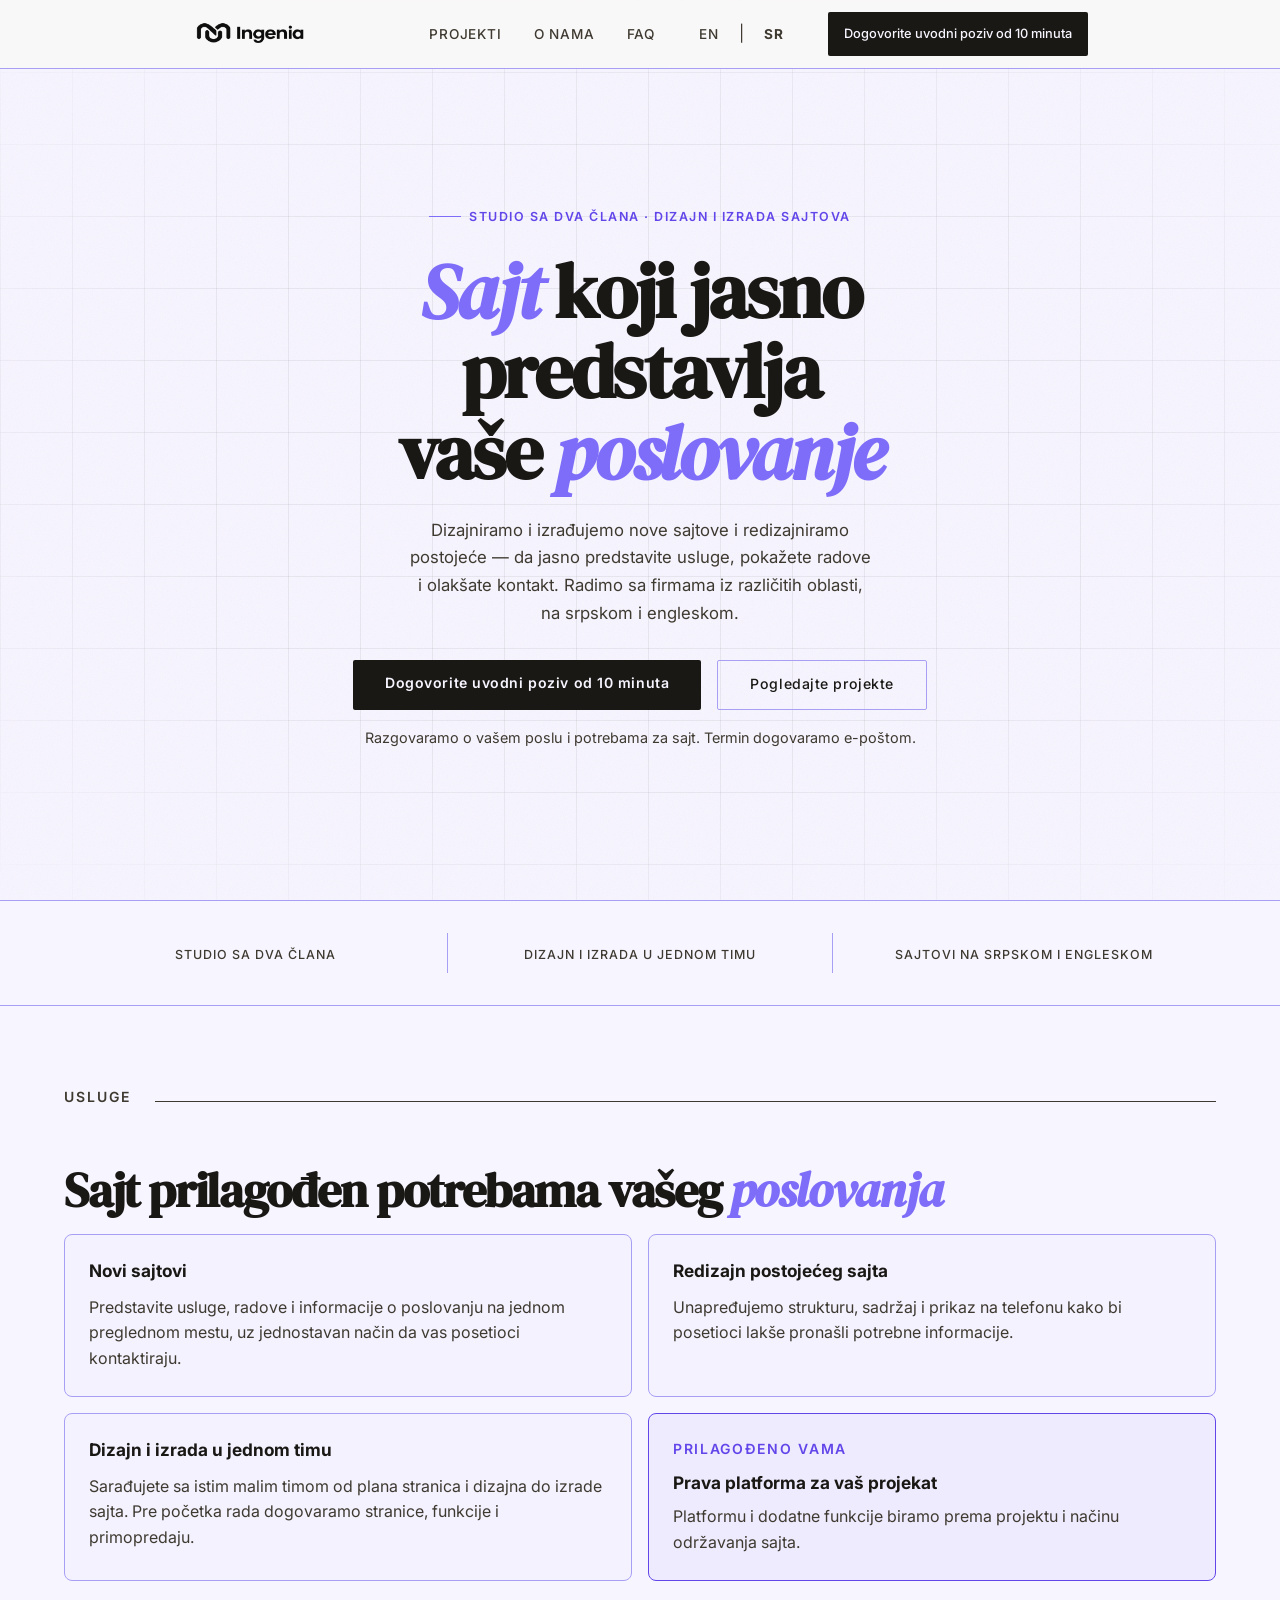
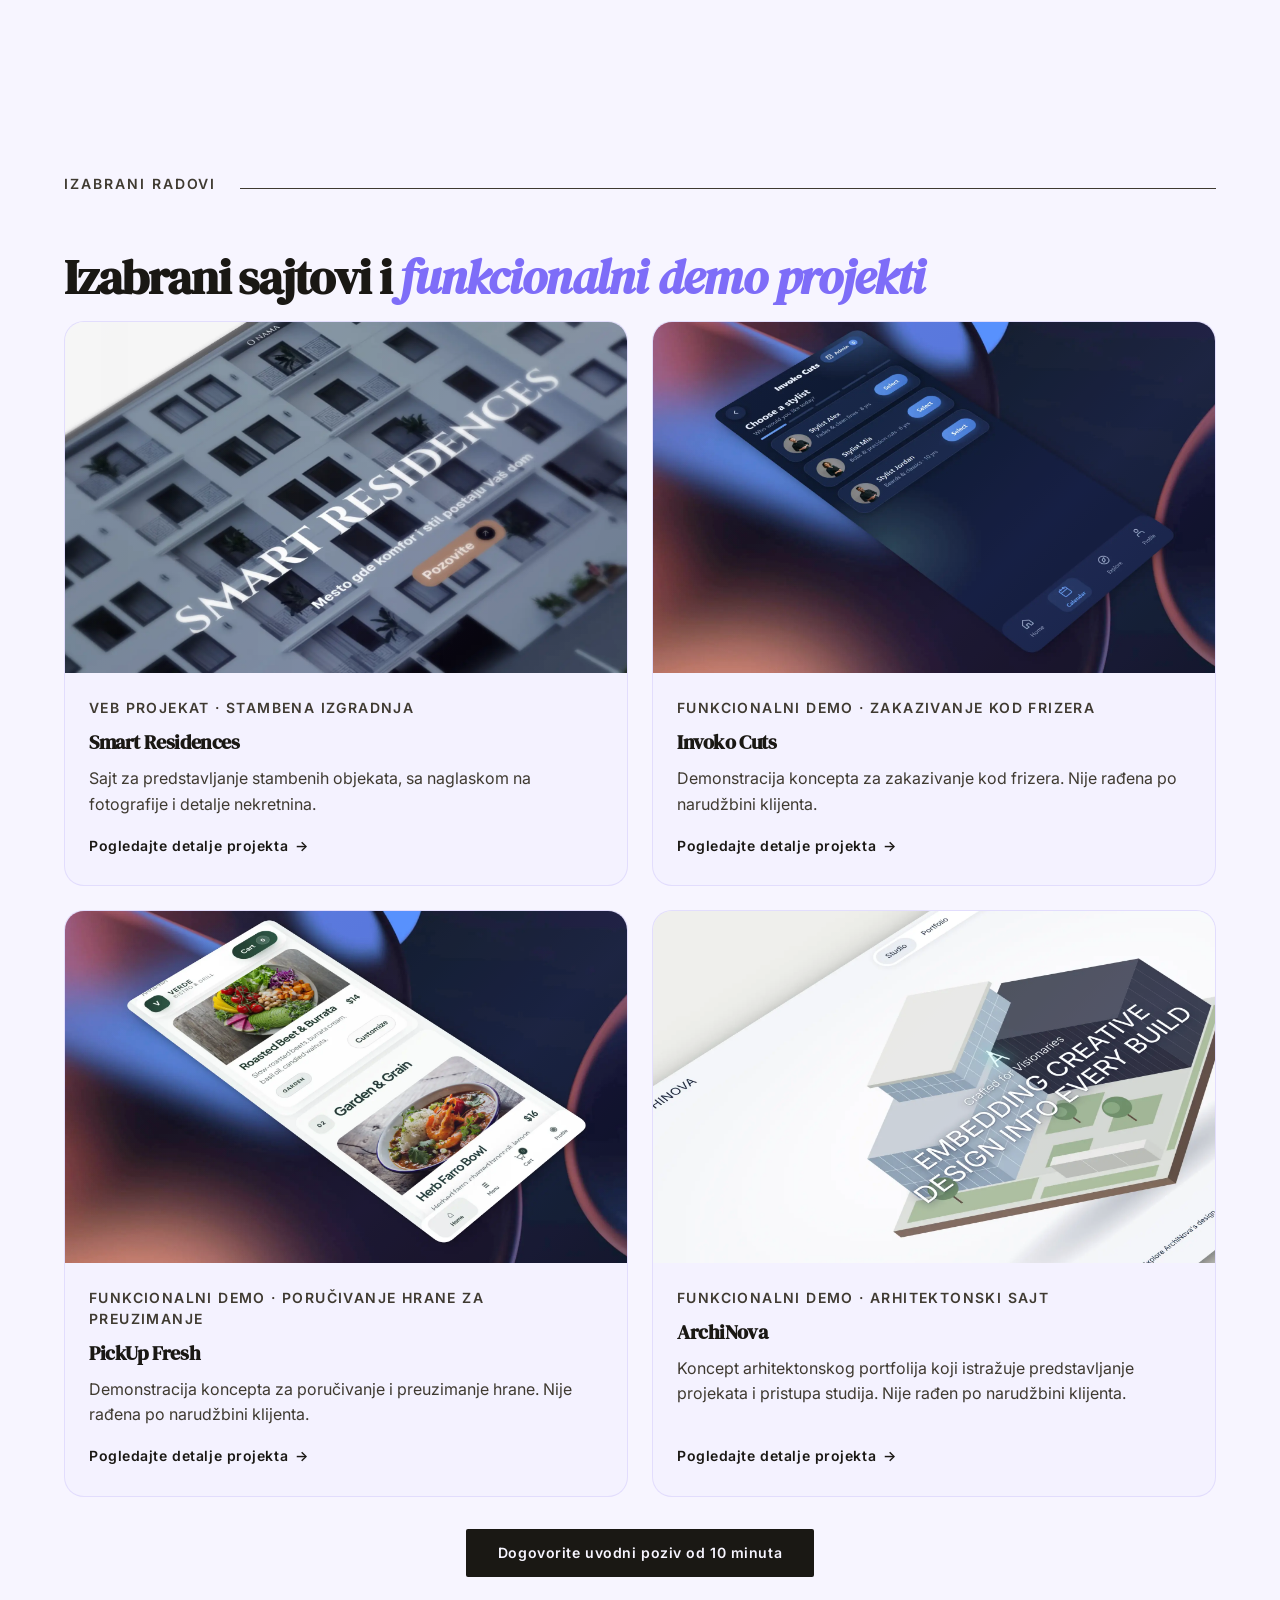
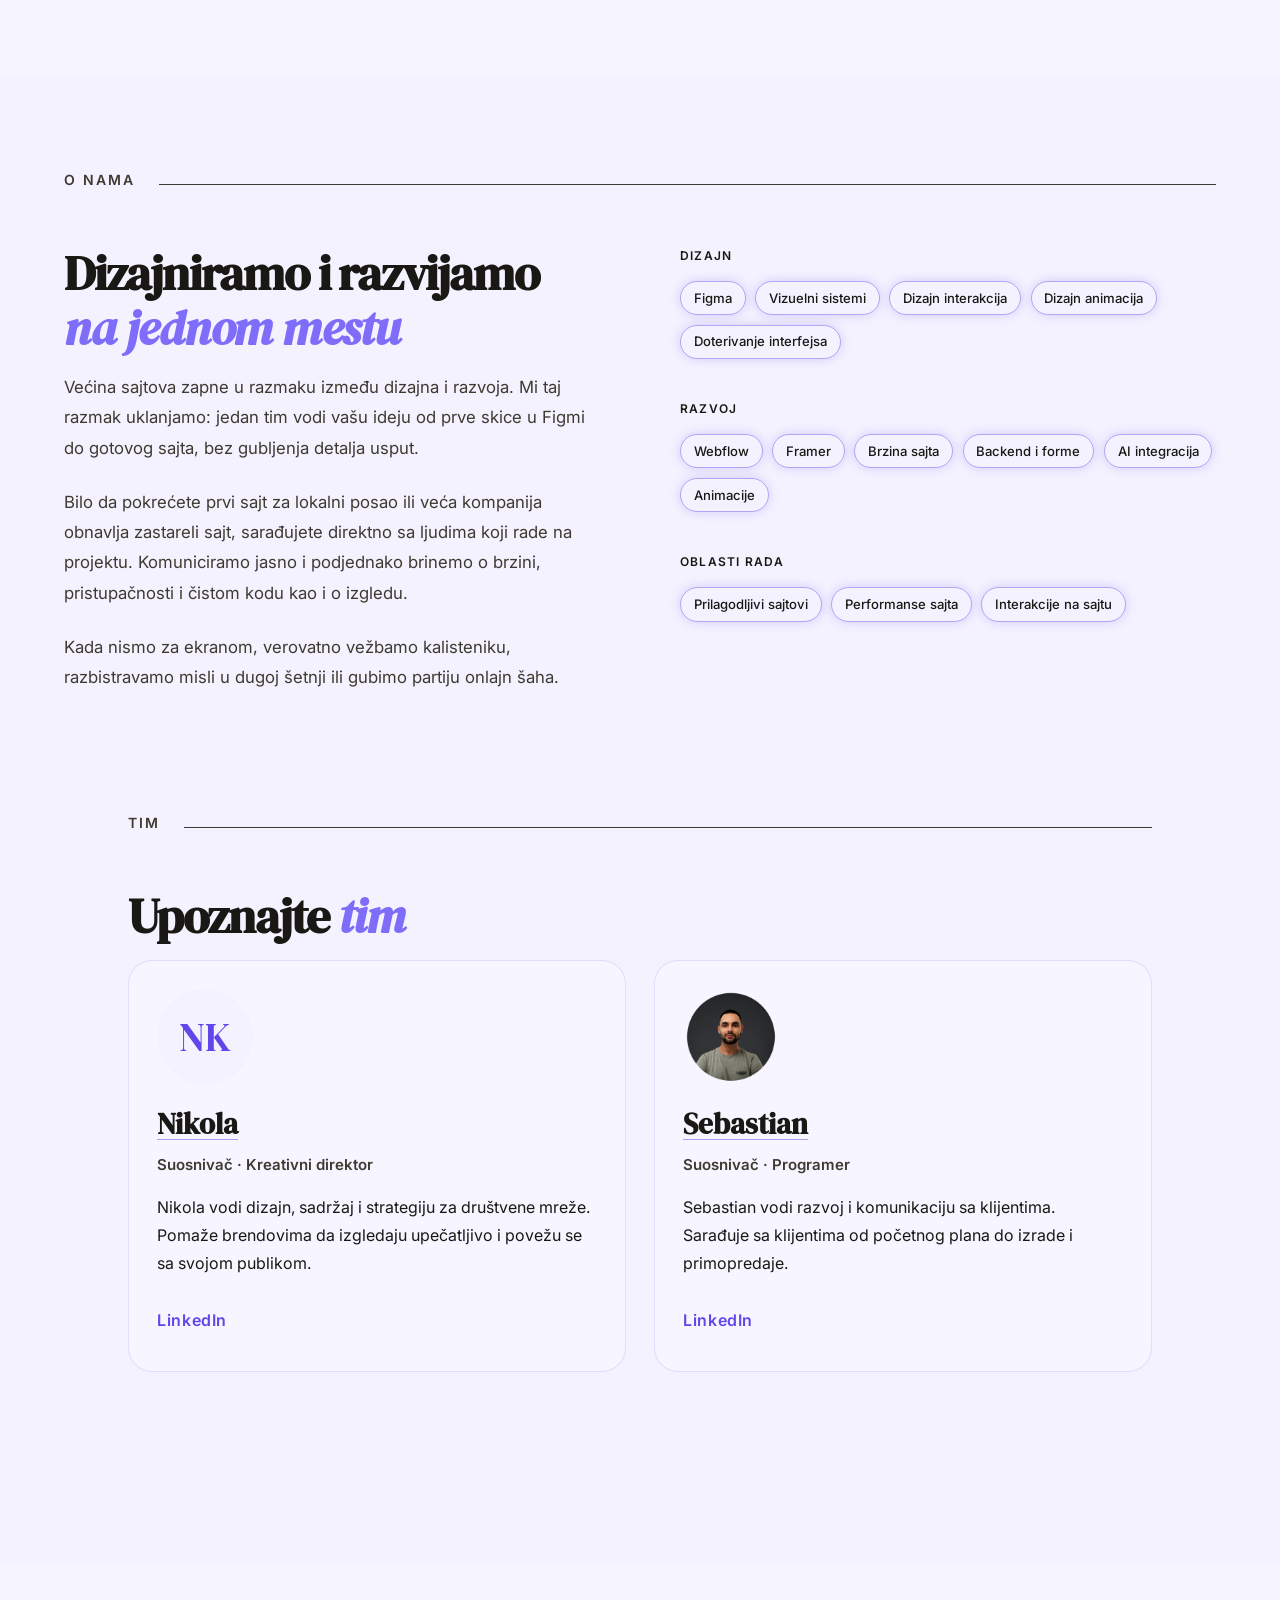
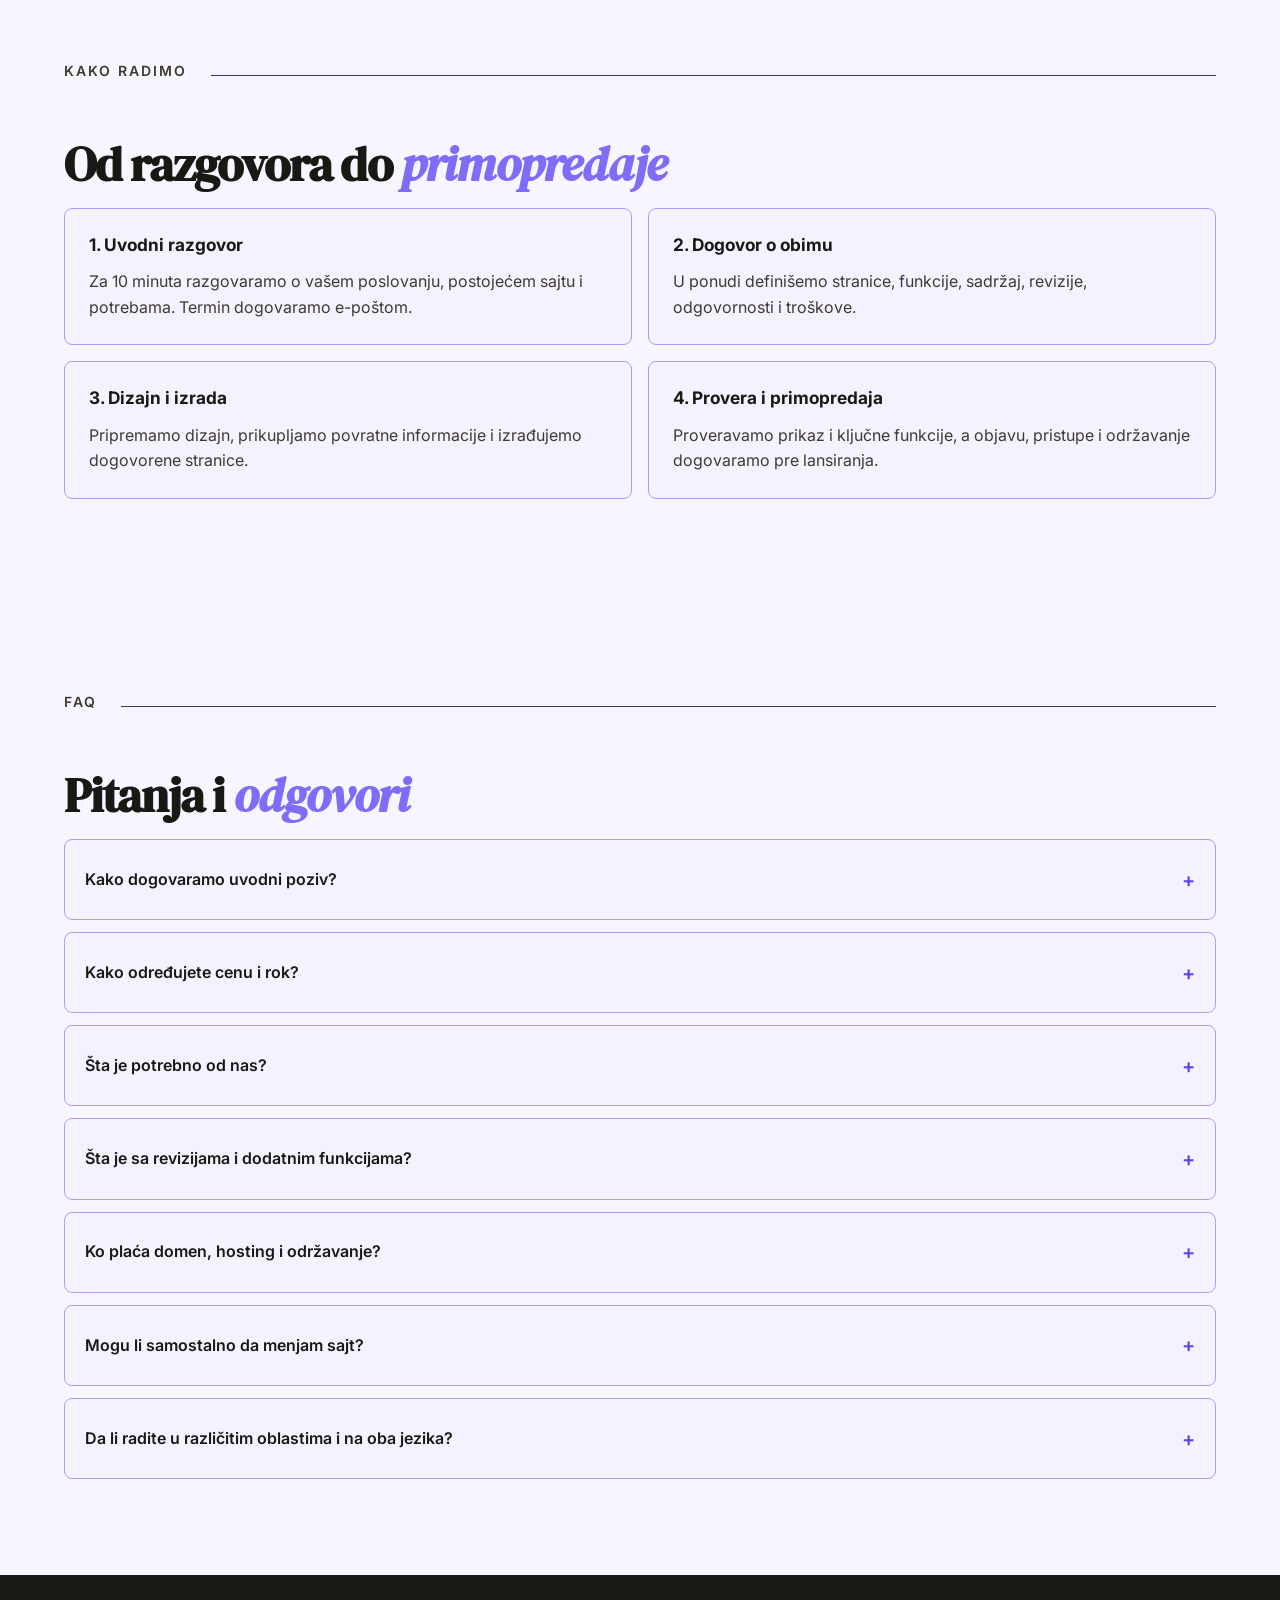
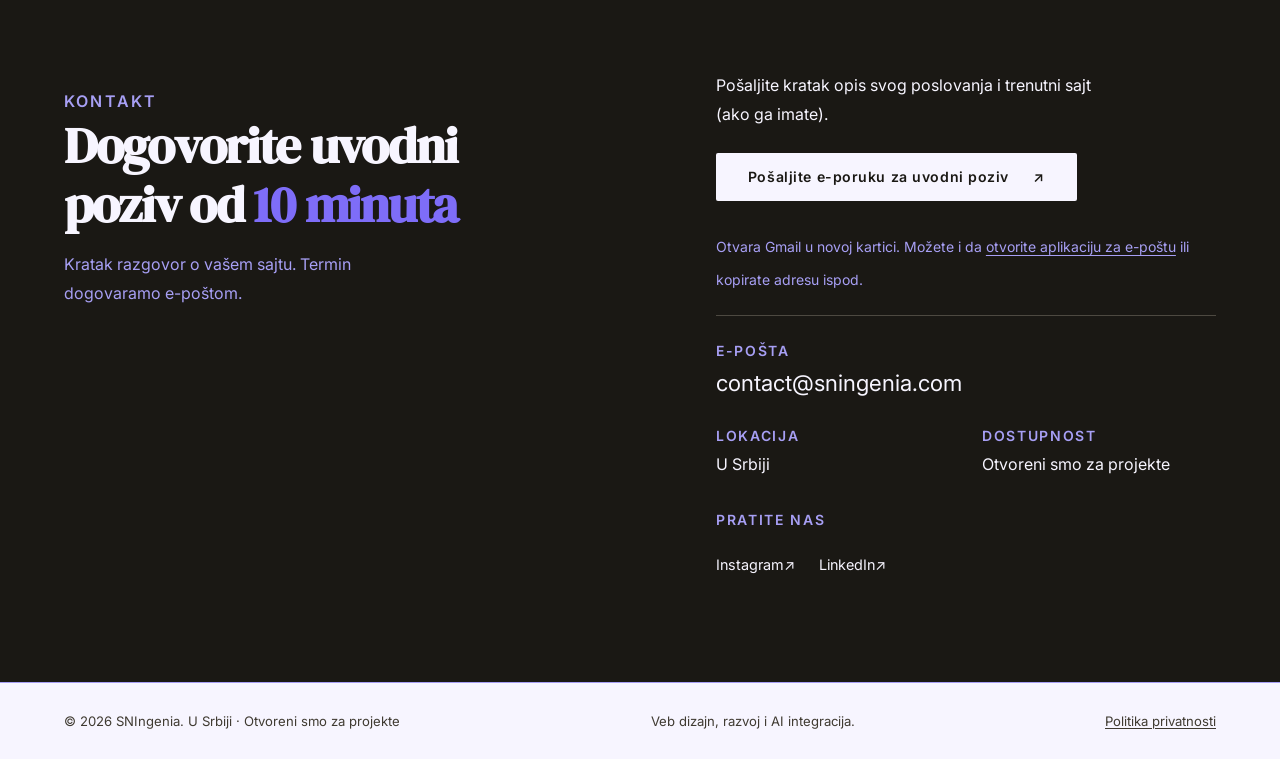
==== commit b9391a39: "newnewenw" ====
--- a/sr/index.html
+++ b/sr/index.html
@@ -242,8 +242,8 @@
     </div>
     <div class="contact-details">
       <p class="contact-brief">Pošaljite kratak opis svog poslovanja i trenutni sajt (ako ga imate).</p>
-      <a class="btn-primary contact-email-button" href="mailto:contact@sningenia.com?subject=Uvodni%20poziv%20od%2010%20minuta" data-cta="contact-email">Pošaljite e-poruku za uvodni poziv <span aria-hidden="true">↗</span></a>
-      <p class="contact-email-help">Ako se aplikacija za e-poštu ne otvori, <a href="https://mail.google.com/mail/?view=cm&amp;fs=1&amp;to=contact%40sningenia.com&amp;su=Uvodni%20poziv%20od%2010%20minuta" target="_blank" rel="noopener noreferrer">otvorite Gmail <span aria-hidden="true">↗</span><span class="visually-hidden"> (novi prozor)</span></a> ili kopirajte adresu ispod.</p>
+      <a class="btn-primary contact-email-button" href="https://mail.google.com/mail/?view=cm&amp;fs=1&amp;to=contact%40sningenia.com&amp;su=Uvodni%20poziv%20od%2010%20minuta" target="_blank" rel="noopener noreferrer" data-cta="contact-email">Pošaljite e-poruku za uvodni poziv <span aria-hidden="true">↗</span><span class="visually-hidden"> (novi prozor)</span></a>
+      <p class="contact-email-help">Otvara Gmail u novoj kartici. Možete i da <a href="mailto:contact@sningenia.com?subject=Uvodni%20poziv%20od%2010%20minuta">otvorite aplikaciju za e-poštu</a> ili kopirate adresu ispod.</p>
       <div class="contact-meta">
         <div class="contact-item contact-email"><span class="contact-item-label">E-pošta</span><a class="contact-address" href="mailto:contact@sningenia.com">contact@sningenia.com</a></div>
         <div class="contact-item"><span class="contact-item-label">Lokacija</span><p>U Srbiji</p></div>
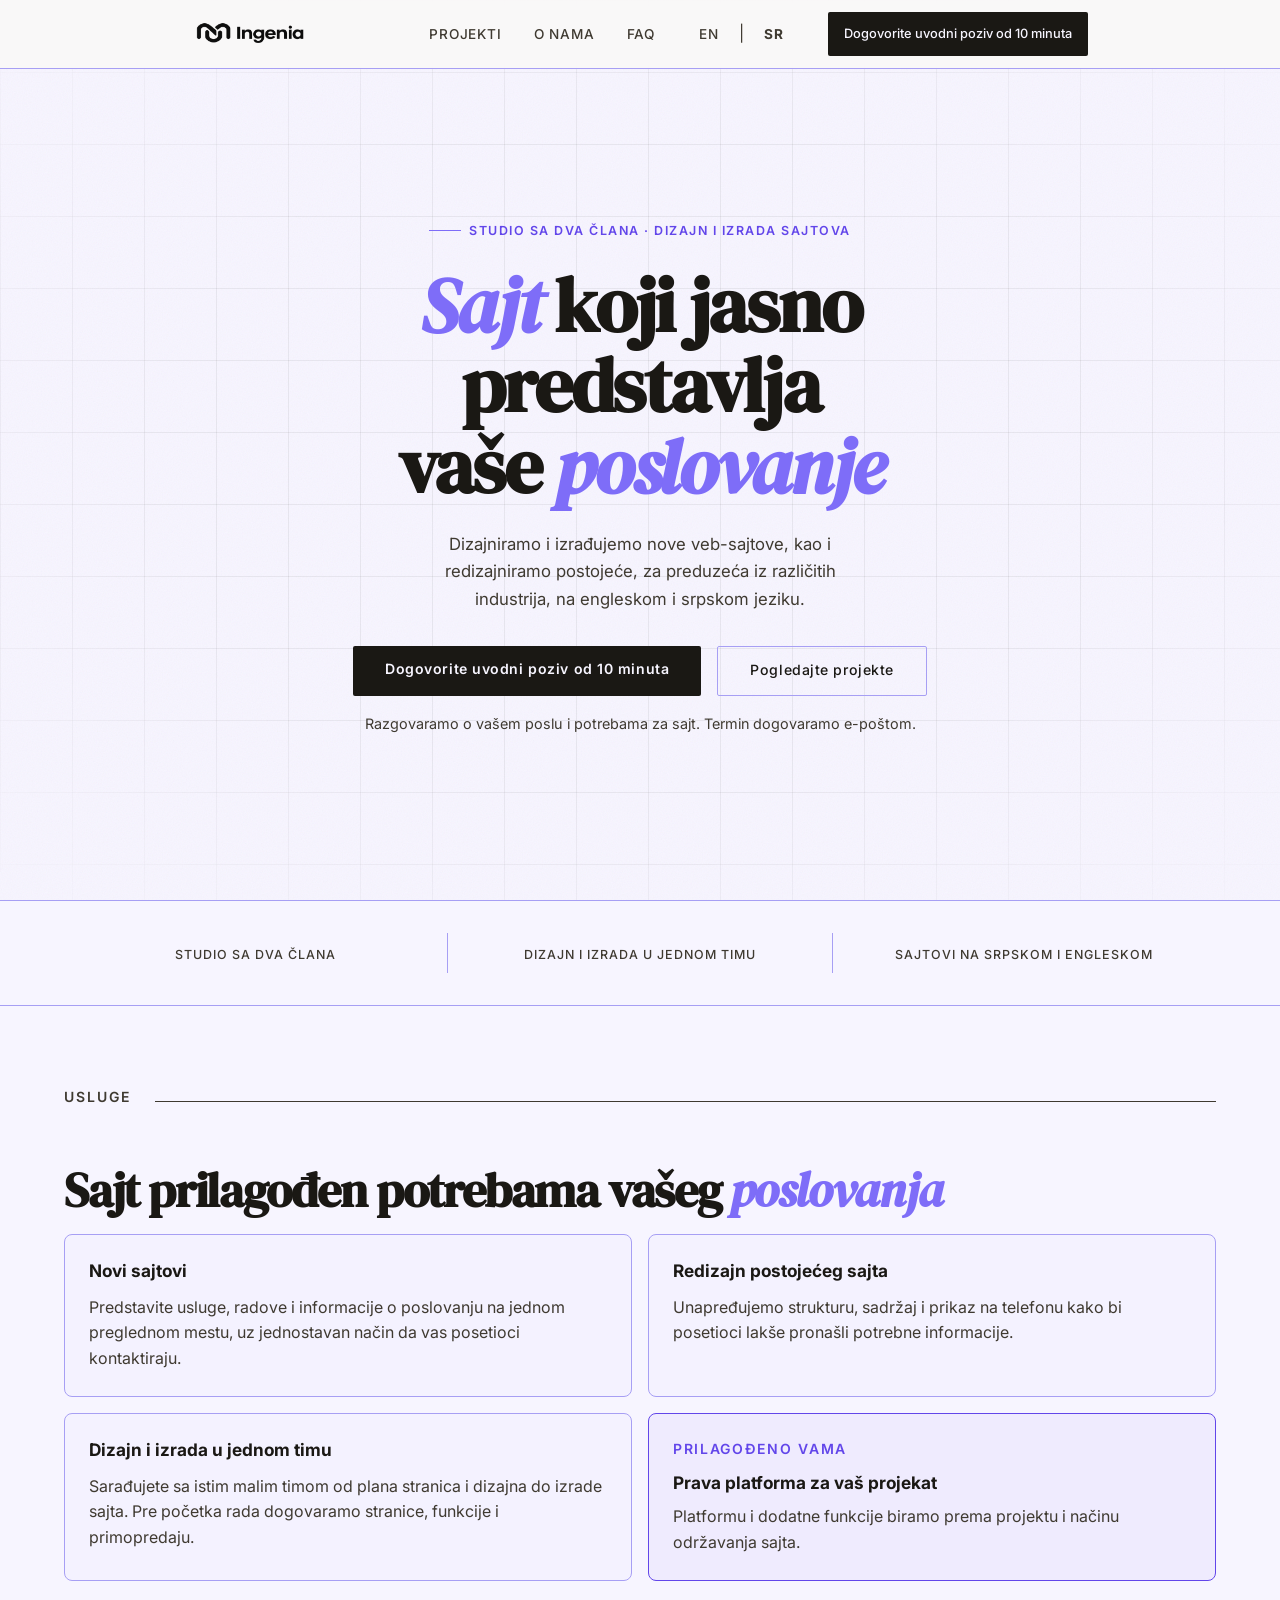
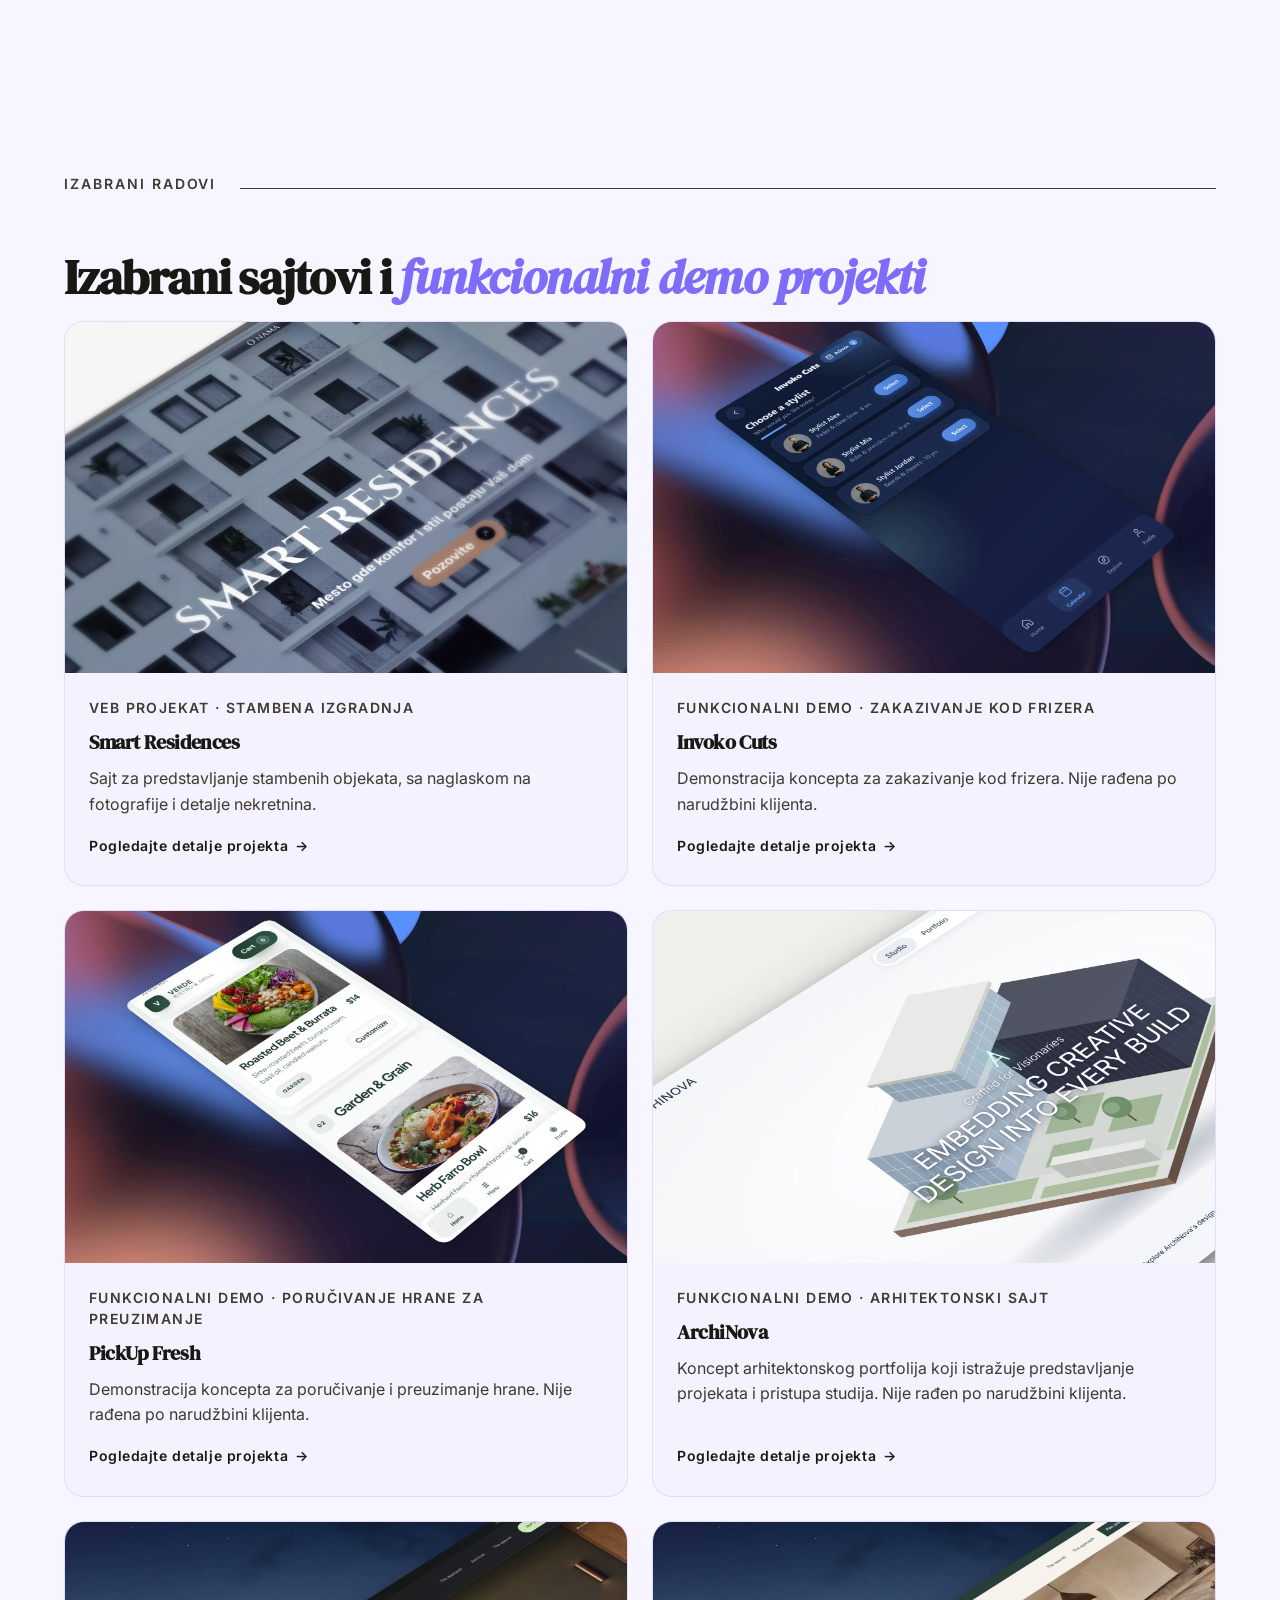
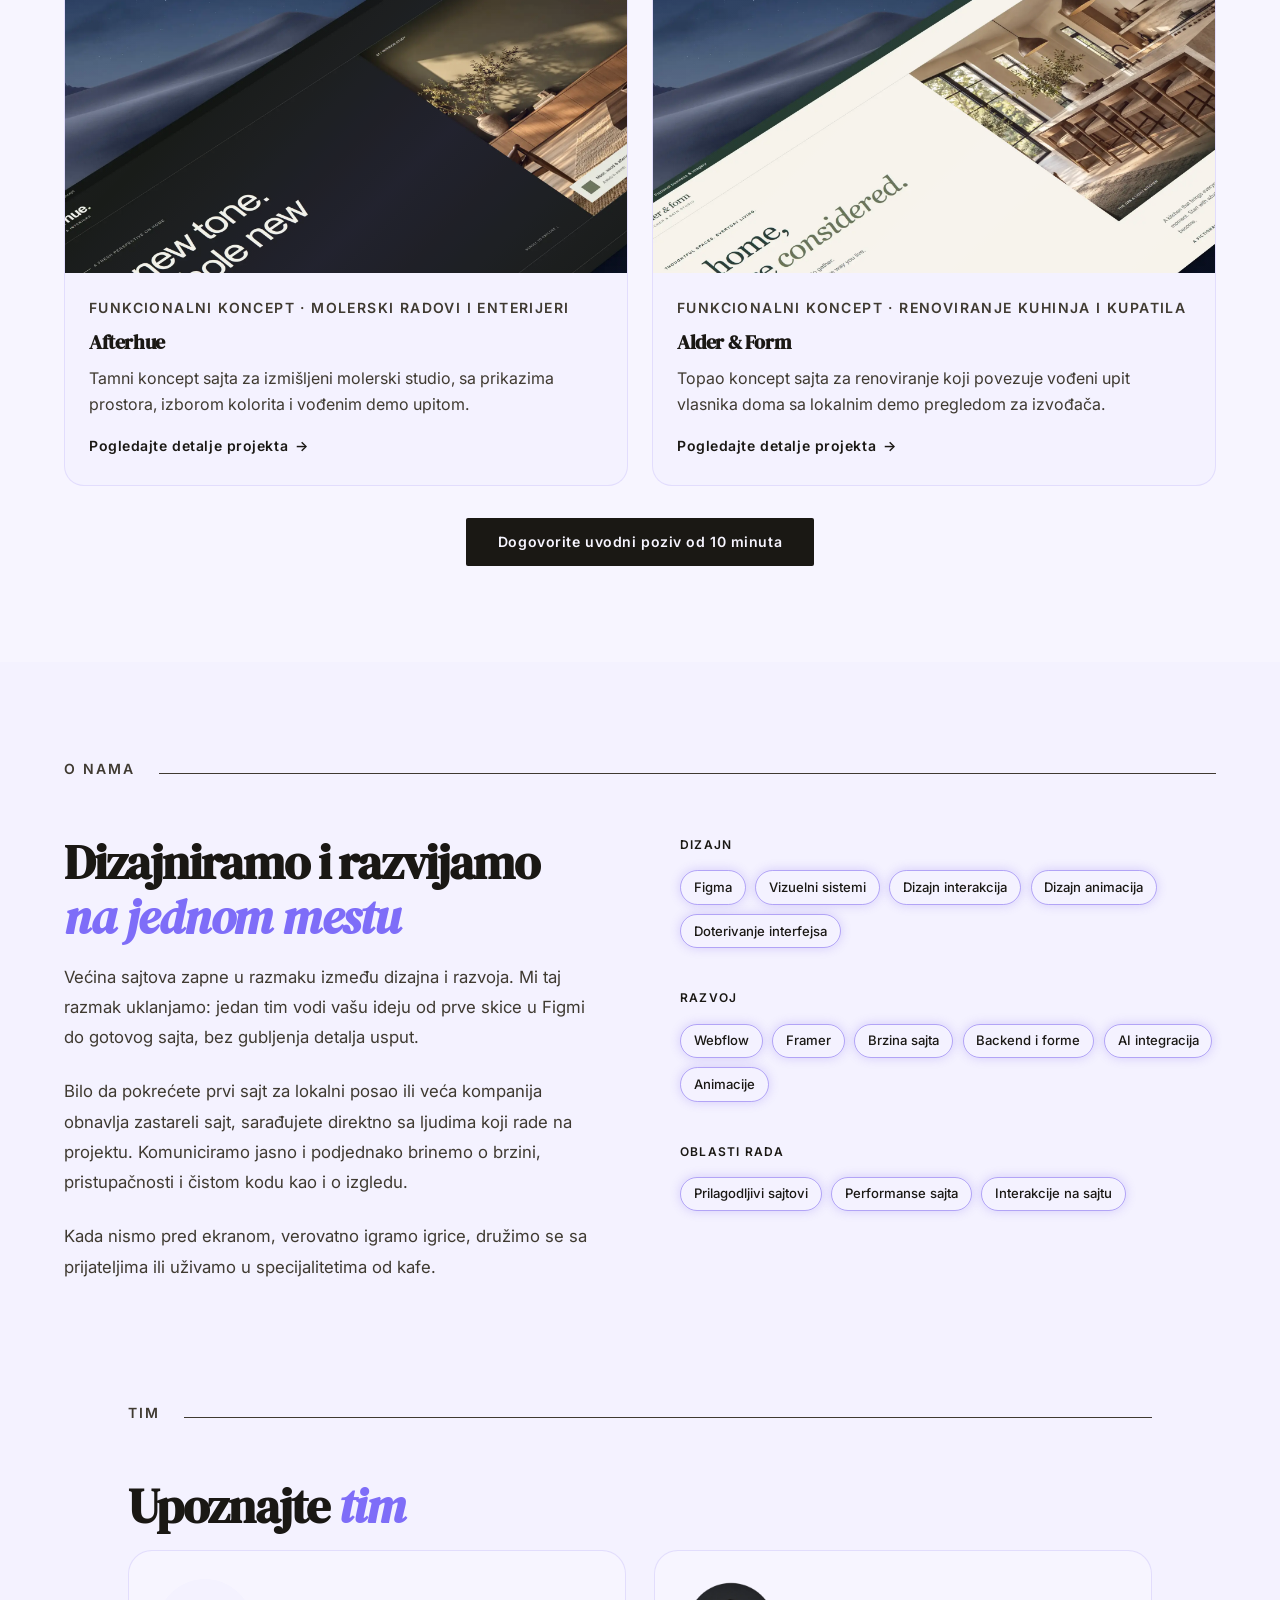
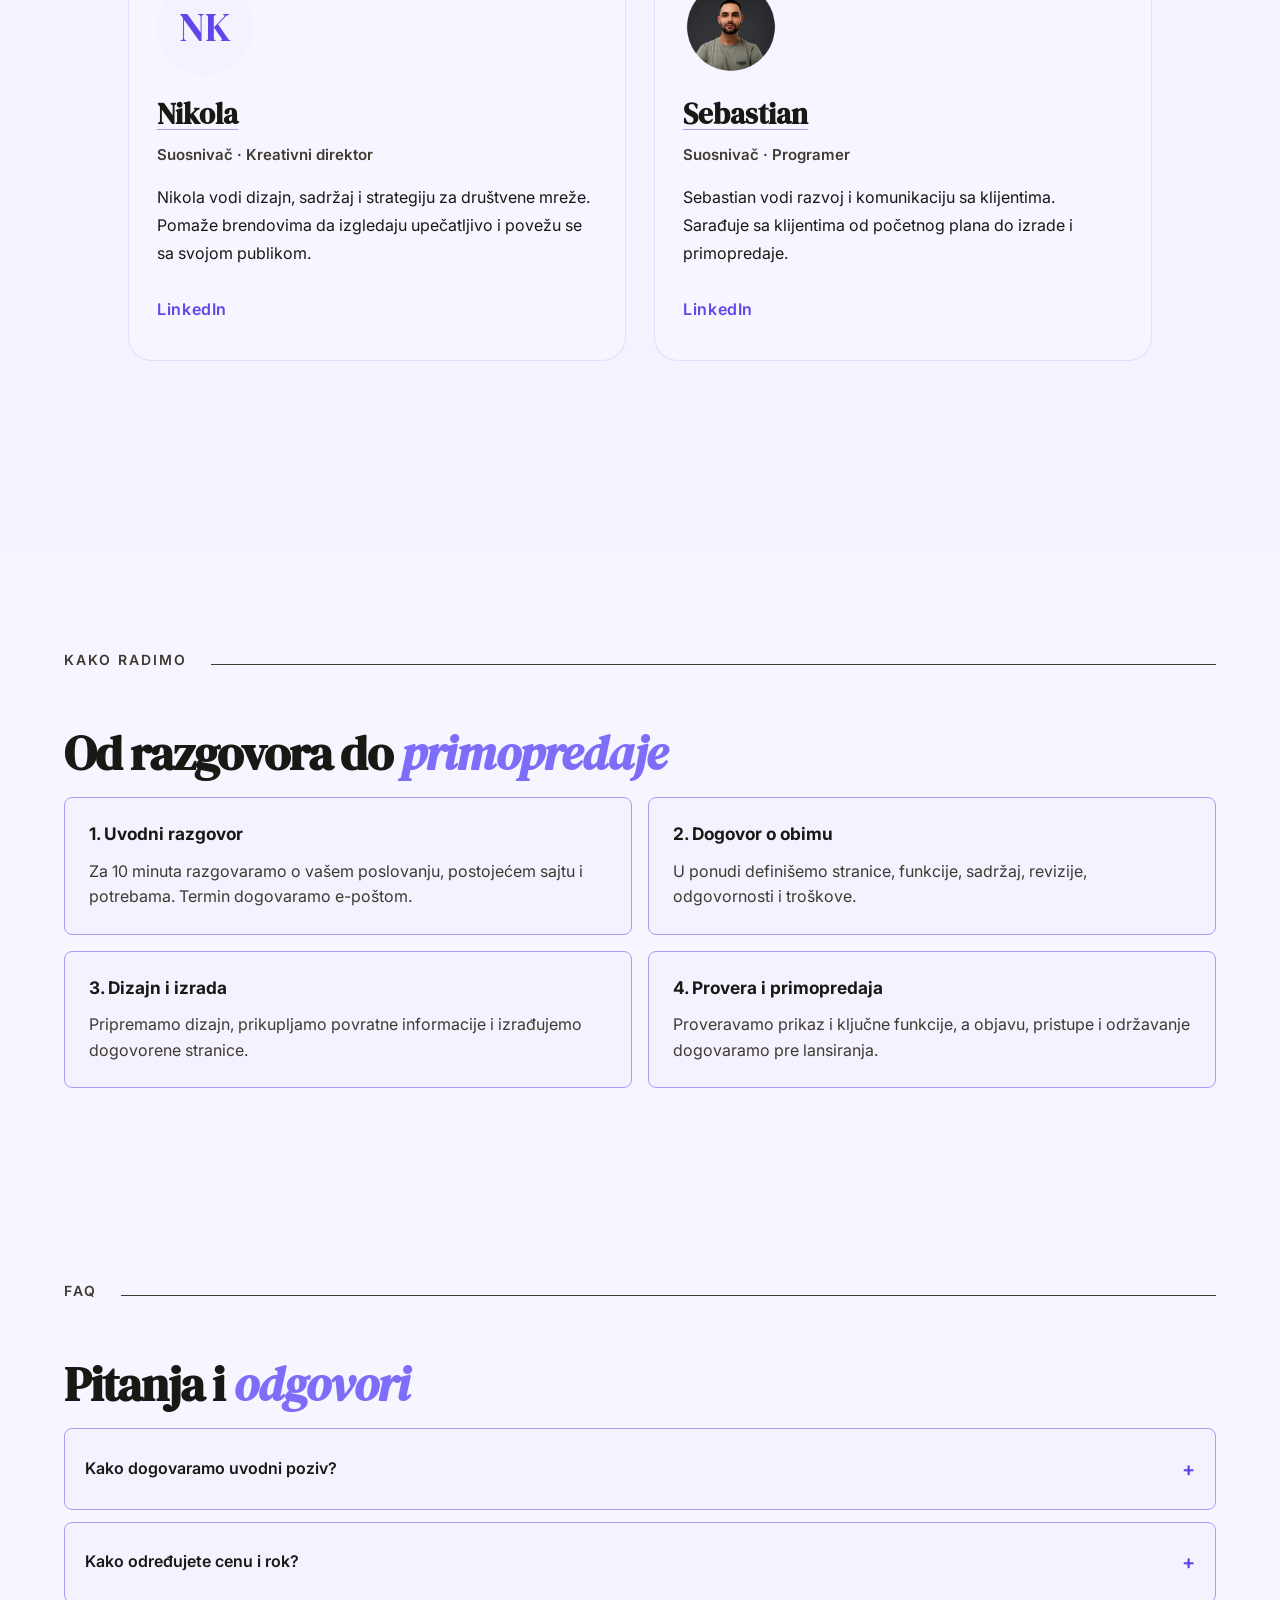
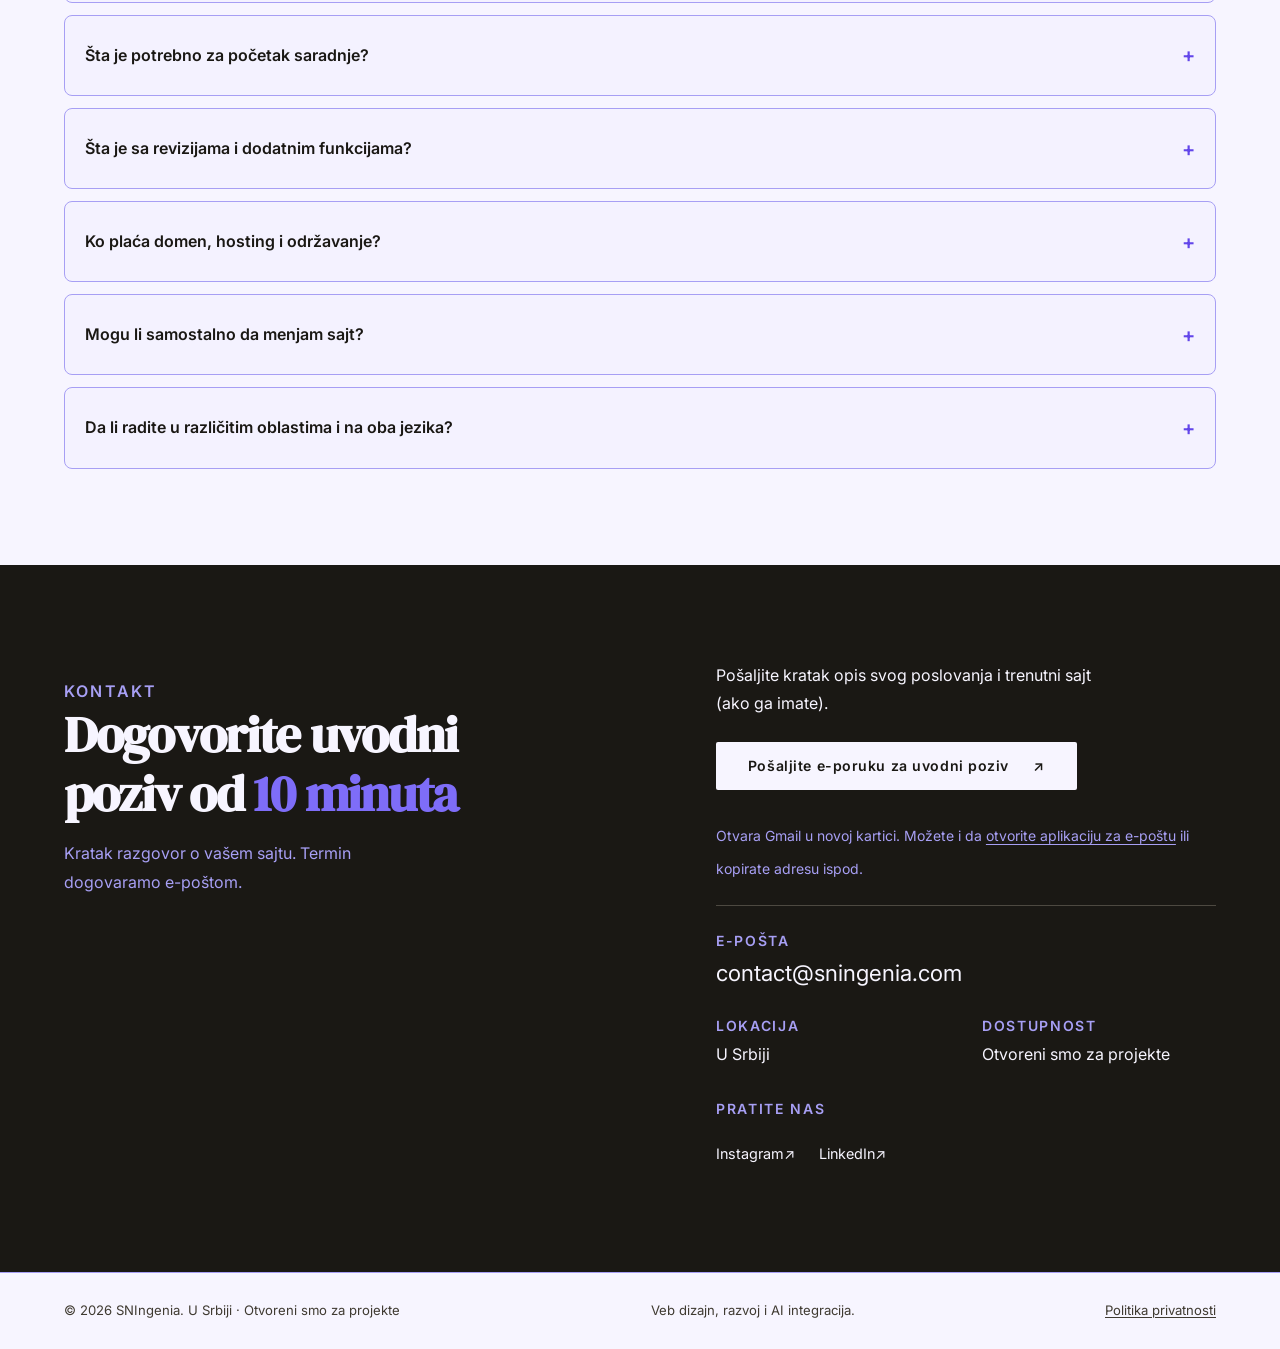
==== commit 0b5956e0: "added new sites" ====
--- a/sr/index.html
+++ b/sr/index.html
@@ -4,7 +4,8 @@
 <head>
 <meta charset="UTF-8">
 <meta name="viewport" content="width=device-width, initial-scale=1.0">
-<link rel="icon" type="image/png" sizes="48x48" href="../images/img/favicon.png">
+<link rel="icon" type="image/png" sizes="96x96" href="../images/img/favicon.png">
+<link rel="apple-touch-icon" sizes="180x180" href="../apple-touch-icon.png">
 <title>SNIngenia | Veb dizajn i izrada sajtova u Srbiji</title>
 <meta name="description" content="SNIngenia — dizajn i izrada novih sajtova i redizajn postojećih, na srpskom i engleskom. Dogovorite uvodni poziv od 10 minuta e-poštom.">
 <link rel="canonical" href="https://www.sningenia.com/sr/">
@@ -76,7 +77,7 @@
   <div class="hero-text">
     <p class="hero-eyebrow">Studio sa dva člana · Dizajn i izrada sajtova</p>
     <h1><em>Sajt</em> koji jasno predstavlja vaše <em>poslovanje</em></h1>
-    <p class="hero-bio">Dizajniramo i izrađujemo nove sajtove i redizajniramo postojeće — da jasno predstavite usluge, pokažete radove i olakšate kontakt. Radimo sa firmama iz različitih oblasti, na srpskom i engleskom.</p>
+    <p class="hero-bio">Dizajniramo i izrađujemo nove veb-sajtove, kao i redizajniramo postojeće, za preduzeća iz različitih industrija, na engleskom i srpskom jeziku.</p>
     <div class="hero-actions">
       <a href="#contact" class="btn-primary" data-cta="hero">Dogovorite uvodni poziv od 10 minuta</a>
       <a href="#work" class="btn-ghost">Pogledajte projekte</a>
@@ -142,7 +143,19 @@
 <div class="card-thumb-inner"><img src="../images/thumbnail4.webp" alt="ArchiNova — prikaz interfejsa" width="640" height="400" loading="lazy"></div></div>
 <div class="card-body"><span class="card-tag">Funkcionalni demo · Arhitektonski sajt</span><h3 class="card-title">ArchiNova</h3>
 <p class="card-desc">Koncept arhitektonskog portfolija koji istražuje predstavljanje projekata i pristupa studija. Nije rađen po narudžbini klijenta.</p>
-<button type="button" class="card-open" aria-haspopup="dialog" aria-controls="projectModal" aria-label="Pogledajte detalje projekta: ArchiNova"><span>Pogledajte detalje projekta</span><span class="card-open-arrow" aria-hidden="true">→</span></button></div></article></div>
+<button type="button" class="card-open" aria-haspopup="dialog" aria-controls="projectModal" aria-label="Pogledajte detalje projekta: ArchiNova"><span>Pogledajte detalje projekta</span><span class="card-open-arrow" aria-hidden="true">→</span></button></div></article>
+<article class="work-card project-card" data-demo="true" data-status="Funkcionalni koncept · Molerski radovi i enterijeri" data-challenge="Istražiti kako studio za molerske radove i enterijere može predstaviti usluge i pomoći posetiocima da opišu projekat pre prvog razgovora." data-solution="Afterhue spaja tamnu pozadinu, svetlozelene akcente i arhitektonske ilustracije. Detaljni prikazi zamišljenih prostora i izbor kolorita vode do demo upita u tri koraka, sa proverom unosa, povratkom i pregledom koji se može izmeniti. Poslednji primer upita može se sačuvati u pregledaču i preuzeti kao tekst." data-result="Samoinicijativni funkcionalni koncept; nije naručeni klijentski projekat. Studio i primeri projekata su izmišljeni, a ilustracije enterijera i eksterijera generisane su pomoću AI alata. Demo podaci ostaju u trenutnom pregledaču: imejlovi se ne šalju, termini se ne zakazuju i nisu navedeni poslovni rezultati." data-image="../images/case5.webp">
+<div class="card-thumb">
+<div class="card-thumb-inner"><img src="../images/thumbnail5.webp" alt="Afterhue — tamni koncept sajta za molerske radove i enterijere" width="1920" height="1440" loading="lazy"></div></div>
+<div class="card-body"><span class="card-tag">Funkcionalni koncept · Molerski radovi i enterijeri</span><h3 class="card-title">Afterhue</h3>
+<p class="card-desc">Tamni koncept sajta za izmišljeni molerski studio, sa prikazima prostora, izborom kolorita i vođenim demo upitom.</p>
+<button type="button" class="card-open" aria-haspopup="dialog" aria-controls="projectModal" aria-label="Pogledajte detalje projekta: Afterhue"><span>Pogledajte detalje projekta</span><span class="card-open-arrow" aria-hidden="true">→</span></button></div></article>
+<article class="work-card project-card" data-demo="true" data-status="Funkcionalni koncept · Renoviranje kuhinja i kupatila" data-challenge="Istražiti kako sajt za renoviranje može povezati inspiraciju sa jasnijim prvim upitom, tako da vlasnici domova lakše opišu prioritete, a izvođač dobije koristan kontekst za razgovor." data-solution="Alder &amp; Form spaja krem i maslinaste tonove, prozračnu tipografiju i ilustrativne priče o prostorima. Planer u četiri koraka prikuplja tip projekta, okvirnu lokaciju, planirani budžet, vreme i izmišljene detalje, uz proveru unosa i mogućnost izmene pre čuvanja. Primeri upita pojavljuju se u lokalnom demo pregledu za vlasnika, sa filterima, promenom statusa i preuzimanjem sažetka." data-result="Samoinicijativni funkcionalni koncept sa izmišljenim studiom i projektima, uz AI ilustracije enterijera. Budžetski rasponi služe planiranju i nisu procena cene. Primeri upita ostaju u trenutnom pregledaču; imejlovi se ne šalju i konsultacije se ne zakazuju. Pregled za vlasnika je javna demonstracija, bez prijave i zaštite klijentskog sandučeta. Nisu navedeni rezultati klijenata." data-image="../images/case6.webp">
+<div class="card-thumb">
+<div class="card-thumb-inner"><img src="../images/thumbnail6.webp" alt="Alder &amp; Form — koncept sajta za renoviranje kuhinja i kupatila" width="1920" height="1440" loading="lazy"></div></div>
+<div class="card-body"><span class="card-tag">Funkcionalni koncept · Renoviranje kuhinja i kupatila</span><h3 class="card-title">Alder &amp; Form</h3>
+<p class="card-desc">Topao koncept sajta za renoviranje koji povezuje vođeni upit vlasnika doma sa lokalnim demo pregledom za izvođača.</p>
+<button type="button" class="card-open" aria-haspopup="dialog" aria-controls="projectModal" aria-label="Pogledajte detalje projekta: Alder &amp; Form"><span>Pogledajte detalje projekta</span><span class="card-open-arrow" aria-hidden="true">→</span></button></div></article></div>
 <div class="project-cta"><a class="btn-primary" href="#contact" data-cta="work">Dogovorite uvodni poziv od 10 minuta</a></div></section>
 
 <section id="about" class="about-section">
@@ -155,7 +168,7 @@
         <h2 class="reveal">Dizajniramo i razvijamo <em>na jednom mestu</em></h2>
         <p class="reveal">Većina sajtova zapne u razmaku između dizajna i razvoja. Mi taj razmak uklanjamo: jedan tim vodi vašu ideju od prve skice u Figmi do gotovog sajta, bez gubljenja detalja usput.</p>
         <p class="reveal">Bilo da pokrećete prvi sajt za lokalni posao ili veća kompanija obnavlja zastareli sajt, sarađujete direktno sa ljudima koji rade na projektu. Komuniciramo jasno i podjednako brinemo o brzini, pristupačnosti i čistom kodu kao i o izgledu.</p>
-        <p class="reveal">Kada nismo za ekranom, verovatno vežbamo kalisteniku, razbistravamo misli u dugoj šetnji ili gubimo partiju onlajn šaha.</p>
+        <p class="reveal">Kada nismo pred ekranom, verovatno igramo igrice, družimo se sa prijateljima ili uživamo u specijalitetima od kafe.</p>
       </div>
       <div>
         <div class="skill-group reveal">
@@ -226,7 +239,7 @@
   <div class="faq-list">
 <details class="faq-item"><summary>Kako dogovaramo uvodni poziv?</summary><p>Pošaljite e-poruku sa kratkim opisom posla, potrebom za sajt i nekoliko termina uz vašu vremensku zonu. Odgovorom dogovaramo poziv od 10 minuta. Poziv je potvrđen tek kada se obe strane slože oko termina.</p></details>
 <details class="faq-item"><summary>Kako određujete cenu i rok?</summary><p>Ponudu i rok pripremamo nakon dogovora o obimu, sadržaju i funkcijama. Cenu razmatramo sa vama privatno.</p></details>
-<details class="faq-item"><summary>Šta je potrebno od nas?</summary><p>Osnovne informacije o poslu, cilj sajta, logo i raspoloživi tekstovi i fotografije. Dogovaramo ko priprema sadržaj i ko odobrava svaku fazu.</p></details>
+<details class="faq-item"><summary>Šta je potrebno za početak saradnje?</summary><p>Osnovne informacije o poslu, cilj sajta, logo i raspoloživi tekstovi i fotografije. Dogovaramo ko priprema sadržaj i ko odobrava svaku fazu.</p></details>
 <details class="faq-item"><summary>Šta je sa revizijama i dodatnim funkcijama?</summary><p>Broj revizija, uključene stranice i funkcije i način obračuna dodatnog rada definišemo u ponudi pre početka.</p></details>
 <details class="faq-item"><summary>Ko plaća domen, hosting i održavanje?</summary><p>Domen, hosting, pretplate i održavanje navodimo odvojeno u ponudi, sa jasnim odgovornostima i troškovima.</p></details>
 <details class="faq-item"><summary>Mogu li samostalno da menjam sajt?</summary><p>Platformu biramo prema potrebama za uređivanje. Pristupe, obuku i podršku dogovaramo pre izrade.</p></details>
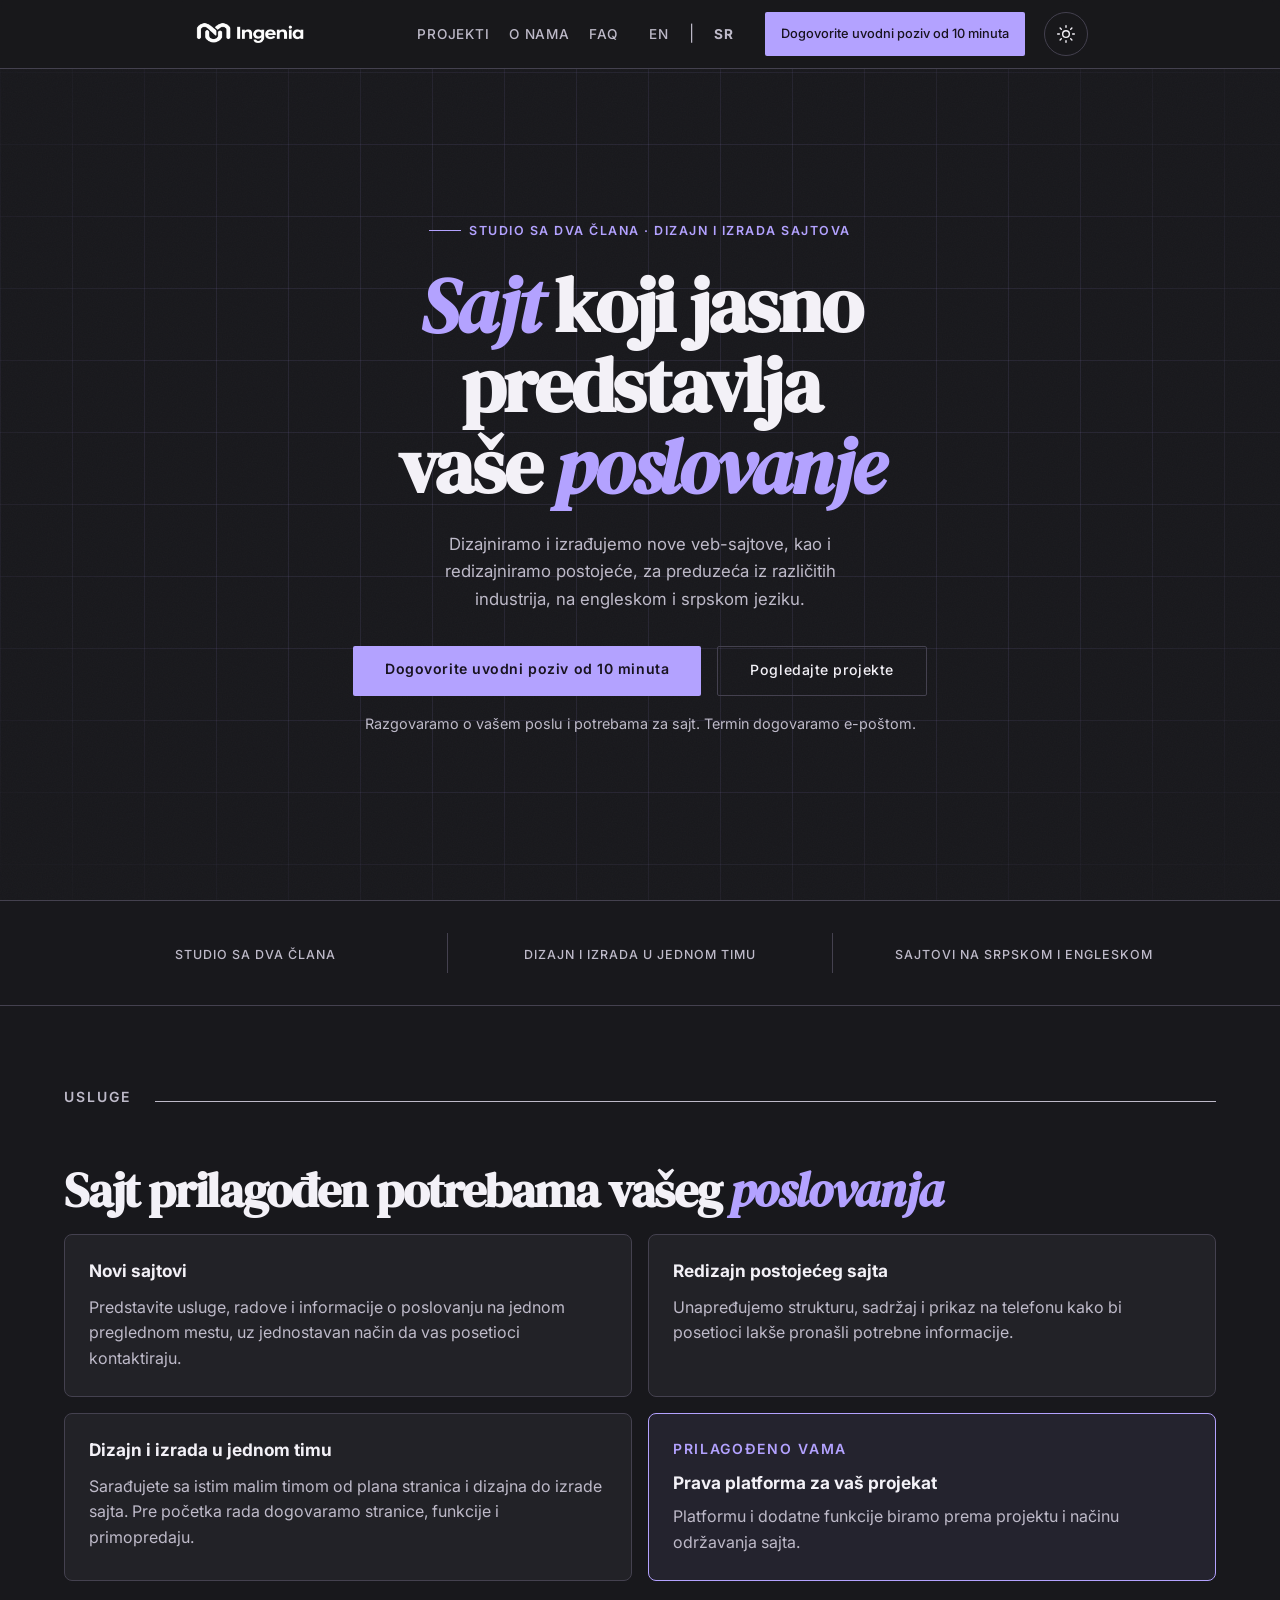
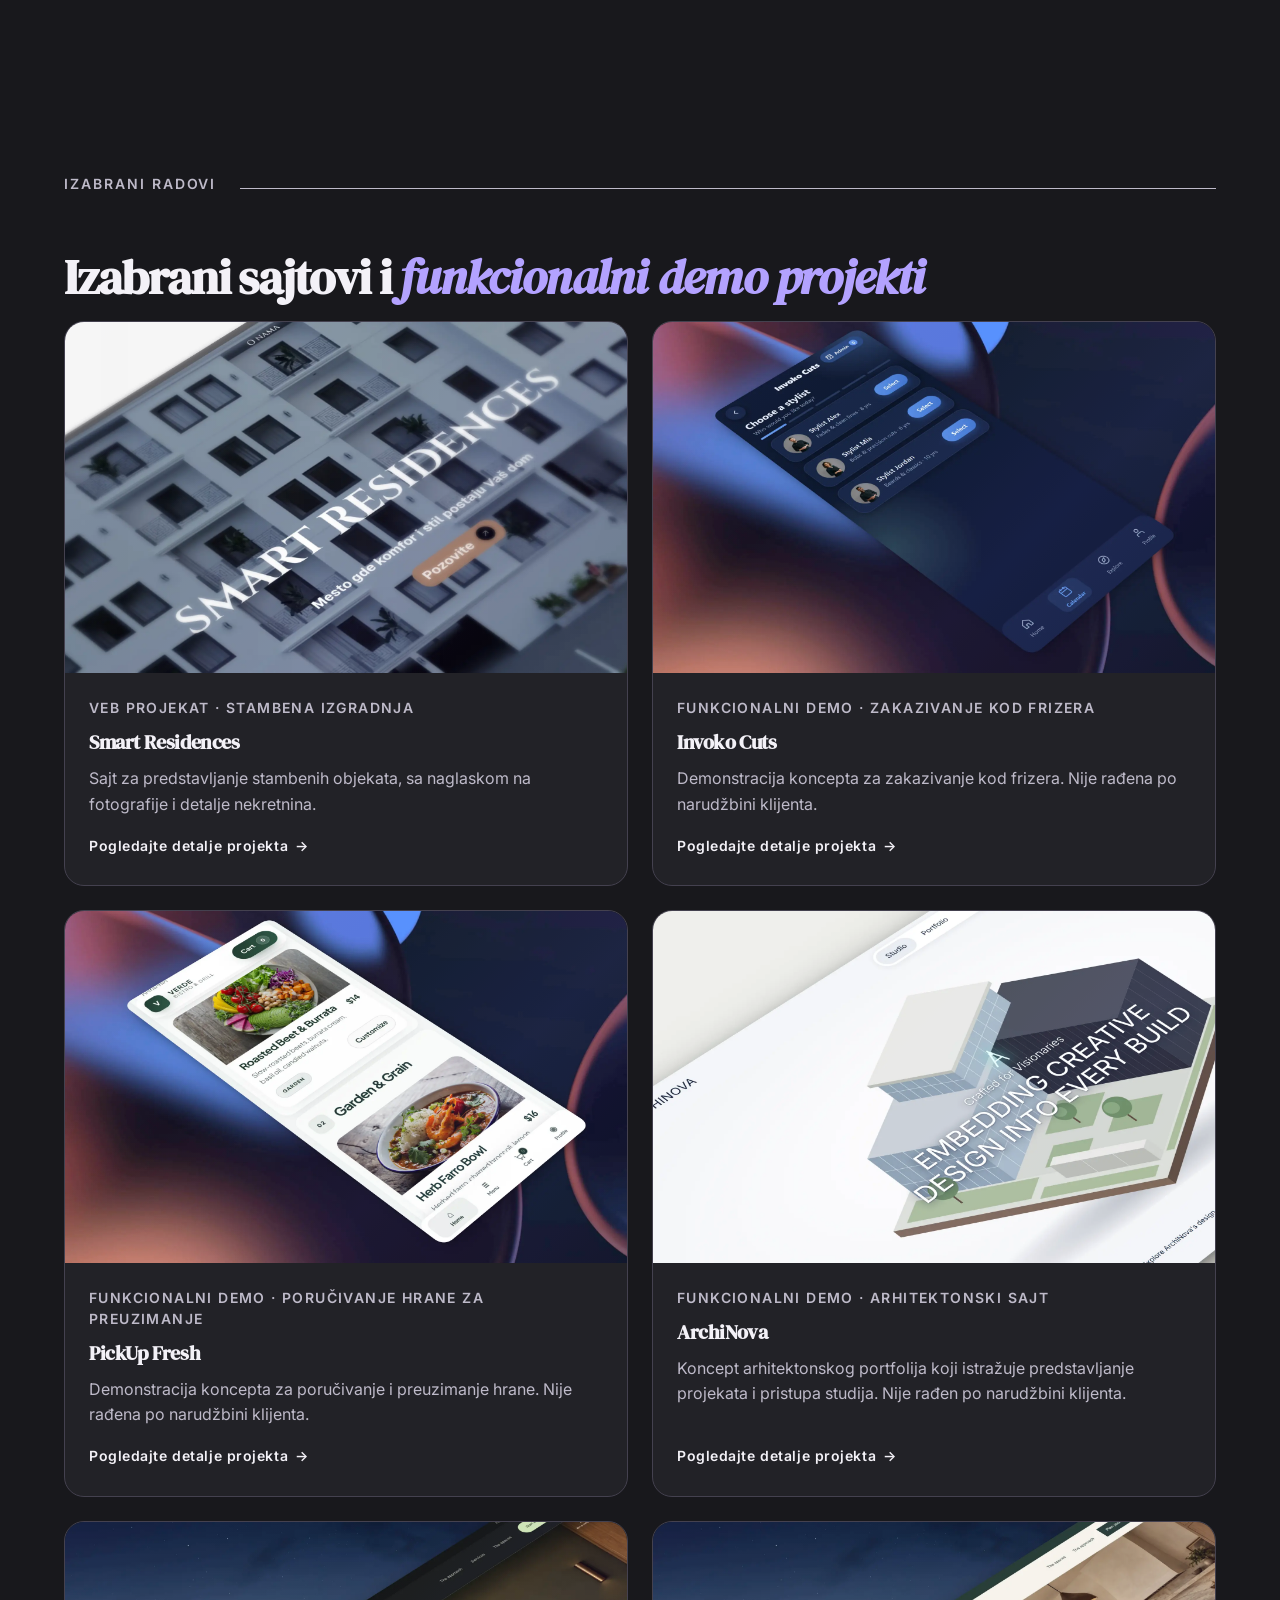
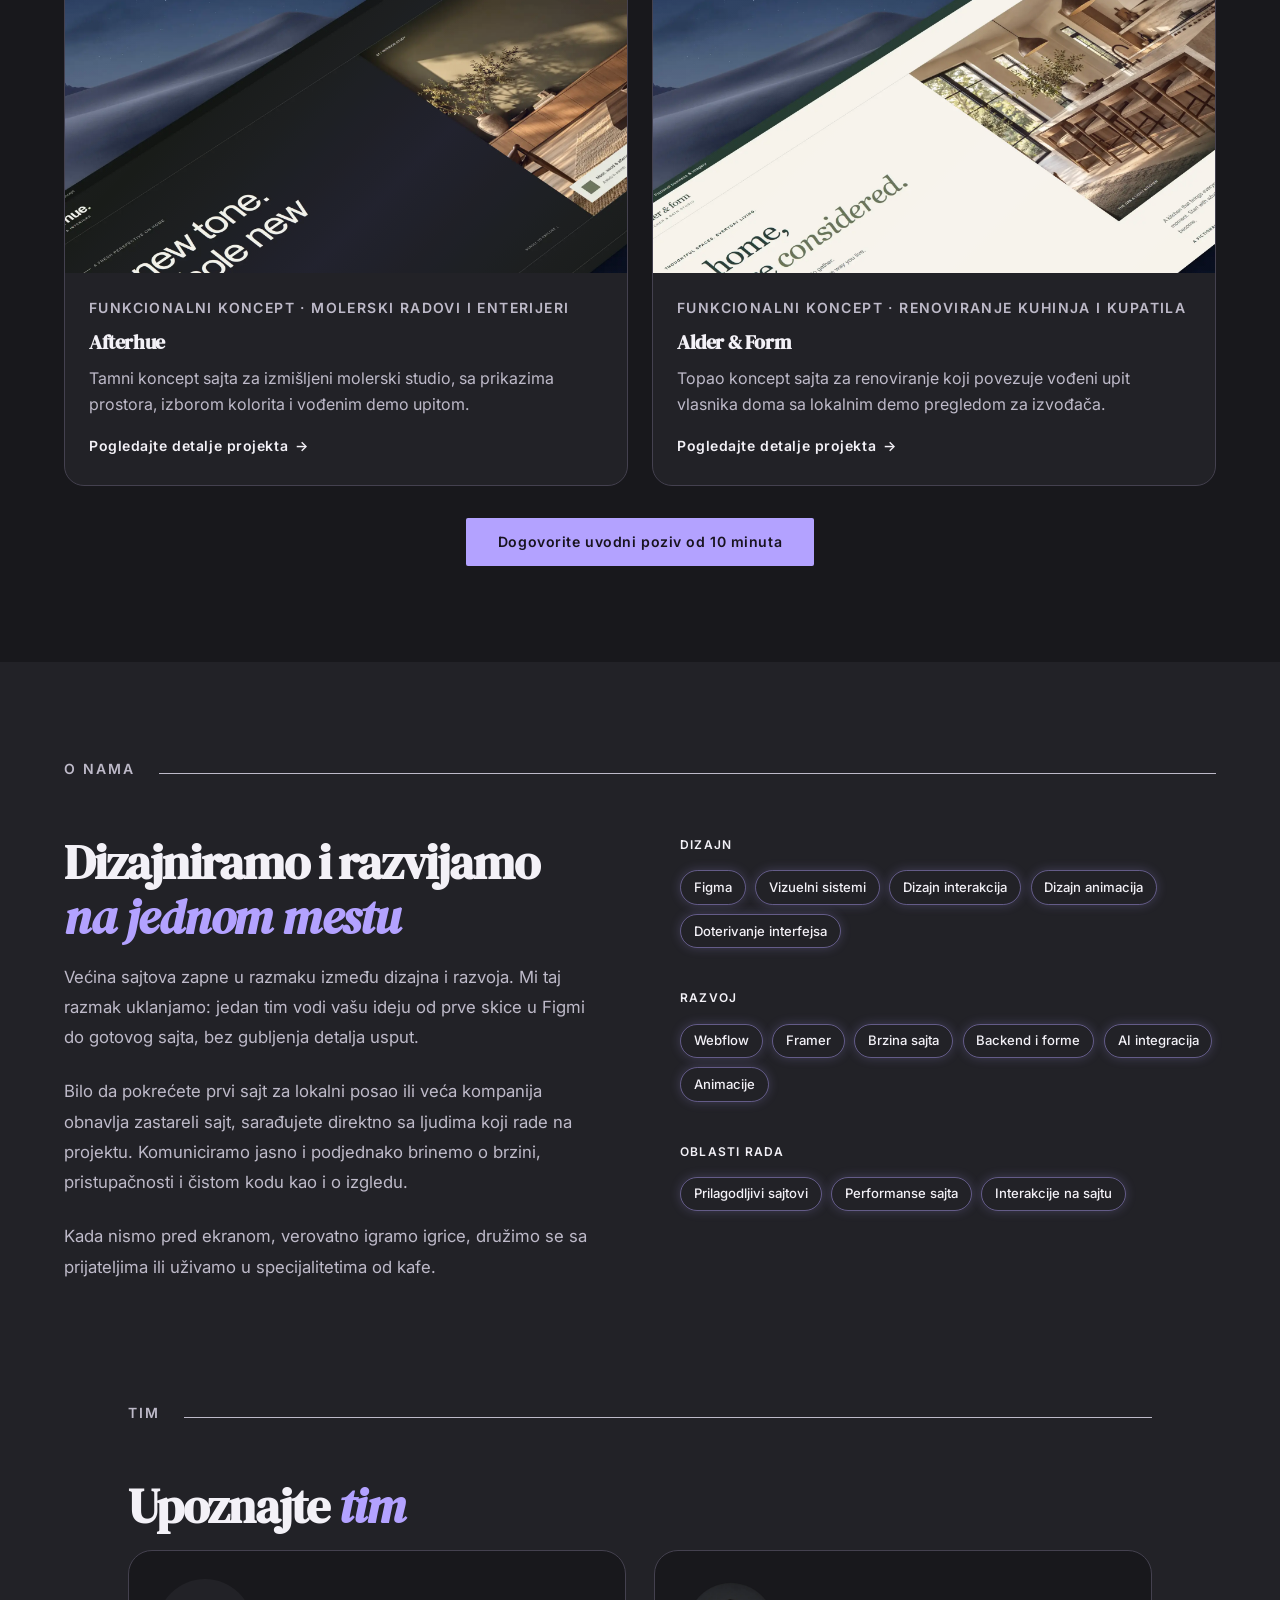
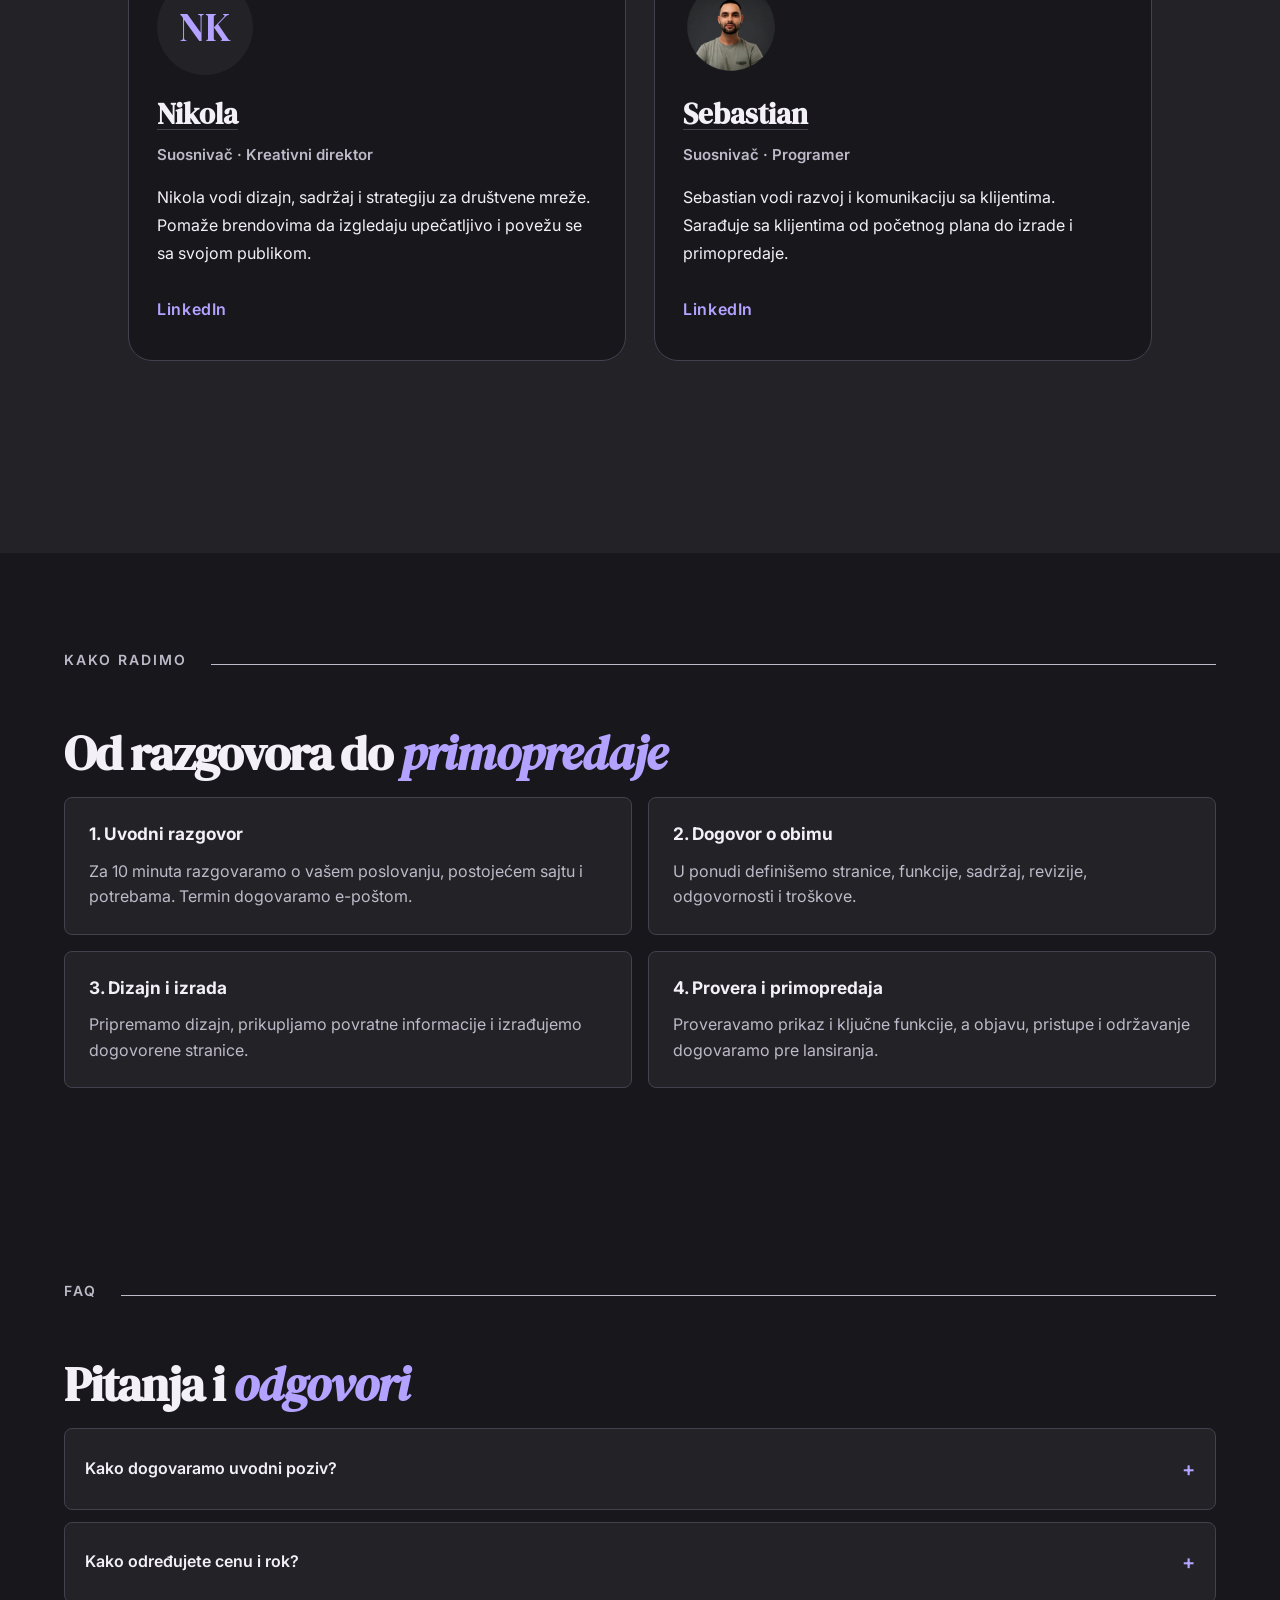
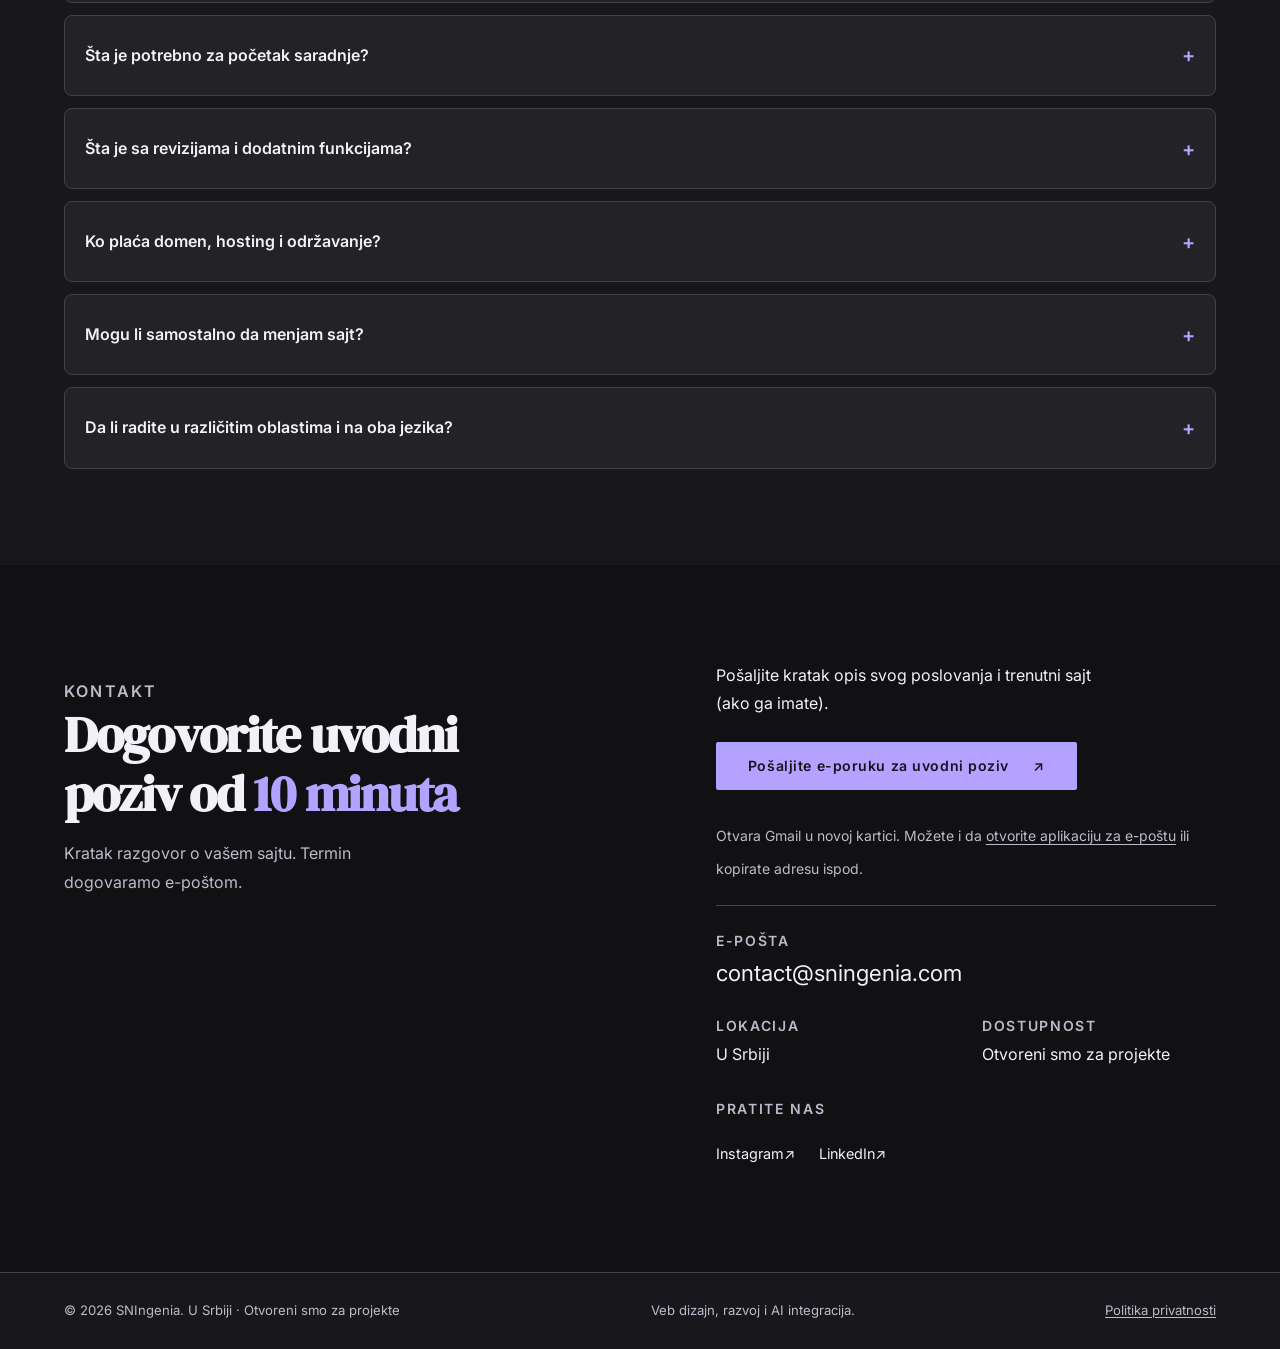
==== commit d14c20b8: "dark-mode-added" ====
--- a/sr/index.html
+++ b/sr/index.html
@@ -3,6 +3,9 @@
 <html lang="sr" class="landing-page">
 <head>
 <meta charset="UTF-8">
+<meta name="color-scheme" content="dark light">
+<meta name="theme-color" content="#18181C">
+<script src="../theme.js"></script>
 <meta name="viewport" content="width=device-width, initial-scale=1.0">
 <link rel="icon" type="image/png" sizes="96x96" href="../images/img/favicon.png">
 <link rel="apple-touch-icon" sizes="180x180" href="../apple-touch-icon.png">
@@ -45,9 +48,7 @@
   <a class="nav-logo" href="#home" aria-label="SNIngenia početna strana">
     <img src="../images/logo-header.webp" alt="SNIngenia" width="1536" height="326">
   </a>
-  <button class="nav-toggle" type="button" aria-label="Uključi ili isključi navigaciju" aria-controls="mobileNav" aria-expanded="false">
-    <span></span><span></span><span></span>
-  </button>
+
   <ul class="nav-links">
     <li><a href="#work">Projekti</a></li>
     <li><a href="#about">O nama</a></li>
@@ -56,6 +57,15 @@
     <li class="language-switcher"><a href="../index.html" lang="en">EN</a><span aria-hidden="true">|</span><a href="./index.html" lang="sr" aria-current="page">SR</a></li>
     <li><a class="btn-primary nav-cta" href="#contact" data-cta="nav-desktop">Dogovorite uvodni poziv od 10 minuta</a></li>
   </ul>
+  <div class="nav-actions">
+<button class="theme-toggle" type="button" data-theme-toggle aria-label="Prebaci na svetlu temu" title="Prebaci na svetlu temu">
+  <svg class="theme-icon-sun" viewBox="0 0 24 24" fill="none" stroke="currentColor" stroke-width="1.7" stroke-linecap="round" aria-hidden="true" focusable="false"><circle cx="12" cy="12" r="4"/><path d="M12 2v2m0 16v2M2 12h2m16 0h2M4.93 4.93l1.42 1.42m11.3 11.3 1.42 1.42M4.93 19.07l1.42-1.42m11.3-11.3 1.42-1.42"/></svg>
+  <svg class="theme-icon-moon" viewBox="0 0 24 24" fill="none" stroke="currentColor" stroke-width="1.7" stroke-linecap="round" stroke-linejoin="round" aria-hidden="true" focusable="false"><path d="M20.9 13.1A9 9 0 0 1 10.9 3.1 9 9 0 1 0 20.9 13.1Z"/></svg>
+</button>
+  <button class="nav-toggle" type="button" aria-label="Uključi ili isključi navigaciju" aria-controls="mobileNav" aria-expanded="false">
+    <span></span><span></span><span></span>
+  </button>
+  </div>
 </nav>
 <div class="mobile-nav" id="mobileNav" aria-hidden="true" inert>
   <button class="mobile-nav-close" type="button" aria-label="Zatvori meni">×</button>
--- a/styles.css
+++ b/styles.css
@@ -1,16 +1,53 @@
 *, *::before, *::after { box-sizing: border-box; margin: 0; padding: 0; }
 
 :root {
-  --bg:        #F7F5FF;
-  --ink:       #1A1814;
-  --accent:    #6246EA;
-  --sage:      #7E6DF8;
-  --stone:     #A79FF4;
-  --amber:     #8F7EF8;
-  --muted:     #3f3a31;
-  --card-bg:   #F4F2FF;
-  --focus-outline: 3px solid rgba(98,70,234,0.9);
+  color-scheme: dark;
+  --bg:        #18181C;
+  --ink:       #F3F1F7;
+  --accent:    #B3A2FF;
+  --sage:      #B3A2FF;
+  --stone:     #44414F;
+  --amber:     #CCBFFF;
+  --muted:     #BEBAC9;
+  --card-bg:   #222227;
+  --contact-bg: #111114;
+  --button-bg: #B3A2FF;
+  --button-hover: #CCBFFF;
+  --button-ink: #18131F;
+  --nav-bg: rgba(24,24,28,0.92);
+  --logo-filter: brightness(0) invert(1);
+  --hero-grid: rgba(179,162,255,0.13);
+  --hero-noise-opacity: 0.08;
+  --hero-noise-blend: screen;
+  --modal-bg: var(--card-bg);
+  --close-bg: #34323E;
+  --platform-bg: rgba(179,162,255,0.08);
+  --focus-outline: 3px solid var(--accent);
   --focus-outline-offset: 3px;
+}
+
+/* Dark is the default; only an explicit visitor choice enables light mode. */
+:root[data-theme="light"] {
+  color-scheme: light;
+  --bg: #F7F5FF;
+  --ink: #1A1814;
+  --accent: #6246EA;
+  --sage: #7E6DF8;
+  --stone: #A79FF4;
+  --amber: #8F7EF8;
+  --muted: #3F3A31;
+  --card-bg: #F4F2FF;
+  --button-bg: #1A1814;
+  --button-hover: #6246EA;
+  --button-ink: #F7F5FF;
+  --nav-bg: rgba(250,249,247,0.92);
+  --logo-filter: none;
+  --hero-grid: rgba(26,24,20,0.09);
+  --hero-noise-opacity: 0.16;
+  --hero-noise-blend: multiply;
+  --modal-bg: #FFFFFF;
+  --close-bg: rgba(26,24,20,0.06);
+  --platform-bg: rgba(98,70,234,0.06);
 }
 
 html { scroll-behavior: smooth; }
@@ -55,7 +92,7 @@
   position: fixed; top: 0; left: 0; right: 0; z-index: 100;
   display: flex; justify-content: space-between; align-items: center;
   padding: 0.75rem 15vw;
-  background: rgba(250,249,247,0.88);
+  background: var(--nav-bg);
   backdrop-filter: blur(12px);
   border-bottom: 1px solid var(--stone);
 }
@@ -66,6 +103,7 @@
 }
 .nav-logo img {
   display: block;
+  filter: var(--logo-filter);
   max-height: 1.5rem;
   width: auto;
 }
@@ -97,12 +135,12 @@
 .nav-links .nav-cta {
   justify-content: center;
   padding: 0.65rem 1rem;
-  color: var(--bg);
+  color: var(--button-ink);
   font-size: 0.8rem;
   letter-spacing: 0;
   text-transform: none;
 }
-.nav-links .nav-cta:hover { color: var(--bg); }
+.nav-links .nav-cta:hover { color: var(--button-ink); }
 .language-switcher {
   display: flex;
   align-items: center;
@@ -110,6 +148,28 @@
 }
 .language-switcher span { color: var(--muted); }
 .language-switcher a[aria-current="page"] { font-weight: 700; }
+
+.nav-actions { display: flex; align-items: center; gap: 0.75rem; }
+.theme-toggle {
+  display: none;
+  flex: 0 0 auto;
+  place-items: center;
+  width: 44px;
+  height: 44px;
+  padding: 0;
+  border: 1px solid var(--stone);
+  border-radius: 50%;
+  background: transparent;
+  color: var(--ink);
+  cursor: pointer;
+}
+.theme-ready .theme-toggle { display: inline-grid; }
+.theme-toggle:hover { color: var(--accent); border-color: var(--accent); }
+.theme-toggle svg { width: 20px; height: 20px; }
+.theme-icon-moon { display: none; }
+[data-theme="light"] .theme-icon-sun { display: none; }
+[data-theme="light"] .theme-icon-moon { display: block; }
+.privacy-actions { display: flex; align-items: center; gap: 1rem; }
 
 .nav-toggle {
   display: none;
@@ -142,12 +202,19 @@
   transform: translateY(-7px) rotate(-45deg);
 }
 .mobile-nav {
+  --ink: #F3F1F7;
+  --muted: #BEBAC9;
+  --accent: #B3A2FF;
+  --stone: #44414F;
+  --button-bg: #B3A2FF;
+  --button-hover: #CCBFFF;
+  --button-ink: #18131F;
   position: fixed;
   inset: 0;
   display: flex;
   align-items: center;
   justify-content: center;
-  background: rgba(26,24,20,0.96);
+  background: rgba(17,17,20,0.98);
   z-index: 120;
   opacity: 0;
   pointer-events: none;
@@ -167,7 +234,7 @@
   text-align: center;
 }
 .mobile-nav-links a {
-  color: var(--bg);
+  color: var(--ink);
   font-size: 1.4rem;
   font-weight: 600;
   text-decoration: none;
@@ -176,8 +243,9 @@
   justify-content: center;
   font-size: 1rem;
 }
-.mobile-nav-links .language-switcher span { color: var(--stone); }
-.mobile-nav-links a.btn-primary { background: var(--accent); text-transform: none; }
+.mobile-nav-links .language-switcher span { color: var(--muted); }
+.mobile-nav-links a.btn-primary { background: var(--button-bg); color: var(--button-ink); text-transform: none; }
+.mobile-nav-links a.btn-primary:hover { background: var(--button-hover); }
 .mobile-nav-close {
   position: absolute;
   top: 1rem;
@@ -187,7 +255,7 @@
   border: none;
   border-radius: 100%;
   background: rgba(255,255,255,0.06);
-  color: var(--bg);
+  color: var(--ink);
   font-size: 1.25rem;
   cursor: pointer;
   display: none;
@@ -221,17 +289,17 @@
 }
 
 .hero::before {
-  opacity: 0.16;
+  opacity: var(--hero-noise-opacity);
   background-image: url("data:image/svg+xml,%3Csvg viewBox='0 0 180 180' xmlns='http://www.w3.org/2000/svg'%3E%3Cfilter id='n'%3E%3CfeTurbulence type='fractalNoise' baseFrequency='.8' numOctaves='3' stitchTiles='stitch'/%3E%3C/filter%3E%3Crect width='100%25' height='100%25' filter='url(%23n)' opacity='.35'/%3E%3C/svg%3E");
   background-size: 180px 180px;
-  mix-blend-mode: multiply;
+  mix-blend-mode: var(--hero-noise-blend);
 }
 
 .hero::after {
   opacity: 0.75;
   background-image:
-    linear-gradient(rgba(26,24,20,0.09) 1px, transparent 1px),
-    linear-gradient(90deg, rgba(26,24,20,0.09) 1px, transparent 1px);
+    linear-gradient(var(--hero-grid) 1px, transparent 1px),
+    linear-gradient(90deg, var(--hero-grid) 1px, transparent 1px);
   background-size: 72px 72px;
   mask-image: radial-gradient(ellipse at center, #000 0%, #000 52%, transparent 100%);
 }
@@ -280,8 +348,8 @@
 .btn-primary {
   display: inline-block;
   padding: 0.8rem 2rem;
-  background: var(--ink);
-  color: var(--bg);
+  background: var(--button-bg);
+  color: var(--button-ink);
   text-decoration: none;
   font-size: 0.88rem;
   font-weight: 600;
@@ -290,7 +358,7 @@
   transition: background 0.2s, transform 0.2s, box-shadow 0.2s;
 }
 .btn-primary:hover {
-  background: var(--accent);
+  background: var(--button-hover);
   box-shadow: 0 10px 30px rgba(98,70,234,0.22);
   transform: translateY(-1px);
 }
@@ -415,7 +483,7 @@
   background: var(--bg);
   border-radius: 24px;
   overflow: hidden;
-  border: 1px solid rgba(98,70,234,0.14);
+  border: 1px solid var(--stone);
   transition: transform 0.2s ease-out, box-shadow 0.2s ease-out;
 }
 .creator-card:hover {
@@ -530,7 +598,7 @@
   overflow: hidden;
   transition: transform 0.2s ease-out, box-shadow 0.2s ease-out, border-color 0.2s ease-out;
   cursor: pointer;
-  border: 1px solid rgba(98,70,234,0.12);
+  border: 1px solid var(--stone);
 }
 .project-card {
   position: relative;
@@ -549,7 +617,7 @@
 .work-card:hover {
   transform: translateY(-2px);
   box-shadow: 0 30px 70px rgba(26,24,20,0.12);
-  border-color: rgba(98,70,234,0.2);
+  border-color: var(--accent);
 }
 
 .card-thumb {
@@ -591,7 +659,7 @@
 .modal-backdrop {
   position: absolute;
   inset: 0;
-  background: rgba(24, 22, 18, 0.72);
+  background: rgba(0,0,0,0.78);
   backdrop-filter: blur(8px);
   opacity: 0;
   transition: opacity 0.2s ease-out;
@@ -604,9 +672,10 @@
   transition: transform 0.2s ease-out, opacity 0.2s ease-out;
   width: min(1200px, calc(100vw - 3rem));
   max-height: calc(100vh - 3rem);
-  background: #fff;
+  background: var(--modal-bg);
+  border: 1px solid var(--stone);
   border-radius: 18px;
-  box-shadow: 0 45px 110px rgba(26,24,20,0.16);
+  box-shadow: 0 45px 110px rgba(0,0,0,0.5);
   overflow: hidden;
   z-index: 1;
   display: flex;
@@ -620,13 +689,13 @@
   height: 3rem;
   border: none;
   border-radius: 100%;
-  background: rgba(26,24,20,0.06);
+  background: var(--close-bg);
   color: var(--ink);
   font-size: 1.5rem;
   cursor: pointer;
   transition: background 0.2s;
 }
-.modal-close:hover { background: rgba(26,24,20,0.12); }
+.modal-close:hover { background: var(--stone); }
 .modal-content {
   padding: 3.5rem;
   overflow: auto;
@@ -665,7 +734,7 @@
   margin-bottom: 2rem;
 }
 .modal-result {
-  border-top: 1px solid rgba(98,70,234,0.14);
+  border-top: 1px solid var(--stone);
   padding-top: 2rem;
 }
 
@@ -773,9 +842,18 @@
 
 /* ── CONTACT ── */
 .contact-band {
+  --ink: #F3F1F7;
+  --muted: #BEBAC9;
+  --accent: #B3A2FF;
+  --sage: #B3A2FF;
+  --stone: #44414F;
+  --amber: #CCBFFF;
+  --button-bg: #B3A2FF;
+  --button-hover: #CCBFFF;
+  --button-ink: #18131F;
   max-width: none;
   margin: 0;
-  background: var(--ink);
+  background: var(--contact-bg);
   padding: 6rem 5vw;
 }
 .contact-inner {
@@ -784,12 +862,12 @@
   gap: 2rem; align-items: start;
 }
 .contact-inner h2 {
-  color: var(--bg);
+  color: var(--ink);
   font-size: clamp(2rem, 4vw, 3.2rem);
 }
 .contact-inner h2 em { color: var(--accent); }
-.contact-inner p { color: var(--bg); font-size: 1rem; line-height: 1.8; margin-top: 1rem; }
-.contact-band .section-label { color: var(--stone); }
+.contact-inner p { color: var(--ink); font-size: 1rem; line-height: 1.8; margin-top: 1rem; }
+.contact-band .section-label { color: var(--muted); }
 
 .contact-details { display: flex; flex-direction: column; gap: 1.5rem; }
 .contact-item {
@@ -800,19 +878,19 @@
   text-transform: uppercase; color: var(--sage);
 }
 .contact-item a {
-  color: var(--bg); text-decoration: none;
+  color: var(--ink); text-decoration: none;
   font-size: 1rem; font-weight: 400;
   transition: color 0.2s ease-out;
 }
-.contact-item p { margin-top: 0; color: var(--bg); }
+.contact-item p { margin-top: 0; color: var(--ink); }
 .contact-item a:hover { color: var(--amber); }
 
 .social-row { display: flex; gap: 1.2rem; margin-top: 0.5rem; }
 .social-link {
   display: flex; align-items: center; justify-content: center;
   width: 2.4rem; height: 2.4rem;
-  border: 1px solid rgba(196,185,168,0.3);
-  border-radius: 2px; color: var(--stone);
+  border: 1px solid var(--stone);
+  border-radius: 2px; color: var(--muted);
   text-decoration: none; font-size: 0.9rem; font-weight: 600;
   transition: border-color 0.2s ease-out, color 0.2s ease-out;
 }
@@ -955,8 +1033,8 @@
 .contact-inner { grid-template-columns: 1.1fr 1fr; }
 .contact-details { gap: 1.2rem; }
 .contact-details p, .contact-details p + p { margin-top: 0; }
-.contact-band .btn-primary { background: var(--bg); color: var(--ink); }
-.contact-band .btn-primary:hover { background: var(--stone); }
+.contact-band .btn-primary { background: var(--button-bg); color: var(--button-ink); }
+.contact-band .btn-primary:hover { background: var(--button-hover); }
 @media (max-width: 900px) { .contact-inner { grid-template-columns: 1fr; } }
 
 /* The no-script fallback must not shift page content when enhancement starts. */
@@ -964,22 +1042,22 @@
 .fallback-nav { position: static; padding: 1rem 5vw; }
 
 /* Browser feedback: complete service grid and compact contact hierarchy. */
-.help-platform { background: rgba(98,70,234,.06); border-color: var(--accent); display: flex; flex-direction: column; justify-content: center; }
+.help-platform { background: var(--platform-bg); border-color: var(--accent); display: flex; flex-direction: column; justify-content: center; }
 .platform-note-label { color: var(--accent); font-size: .68rem; font-weight: 600; letter-spacing: .12em; margin-bottom: .8rem; }
 .help-platform h3 { margin-bottom: .55rem; }
 .contact-inner { grid-template-columns: 1.15fr 1fr; gap: clamp(2.5rem,6vw,6rem); }
 .contact-intro h2 { max-width: 13ch; }
 .contact-inner h2 em { color: var(--accent); font-style: normal; }
-.contact-intro > p:last-child { max-width: 37ch; color: var(--stone); }
+.contact-intro > p:last-child { max-width: 37ch; color: var(--muted); }
 .contact-details { gap: 1.5rem; }
 .contact-brief { max-width: 40ch; }
-.contact-details .contact-email-help { font-size: .875rem; line-height: 1.6; color: var(--stone); }
+.contact-details .contact-email-help { font-size: .875rem; line-height: 1.6; color: var(--muted); }
 .contact-email-help a { display: inline-flex; align-items: center; gap: .25em; min-height: 44px; }
-.contact-email-help a:hover { color: var(--bg); }
+.contact-email-help a:hover { color: var(--accent); }
 .contact-email-button { align-self: flex-start; display: inline-flex; gap: 1.5rem; align-items: center; }
-.contact-meta { display: grid; grid-template-columns: 1fr 1fr; gap: 1.5rem 2rem; padding-top: 1.5rem; border-top: 1px solid rgba(196,185,168,.3); }
+.contact-meta { display: grid; grid-template-columns: 1fr 1fr; gap: 1.5rem 2rem; padding-top: 1.5rem; border-top: 1px solid var(--stone); }
 .contact-meta .contact-email { grid-column: 1 / -1; }
-.contact-item-label { color: var(--stone); font-size: .68rem; letter-spacing: .12em; text-transform: uppercase; }
+.contact-item-label { color: var(--muted); font-size: .68rem; letter-spacing: .12em; text-transform: uppercase; }
 .contact-details .contact-address { font-size: clamp(1.1rem,2vw,1.4rem); text-decoration: none; }
 .contact-socials { padding-top: .25rem; }
 .contact-socials .social-row { gap: 1.5rem; margin-top: .6rem; flex-wrap: wrap; }
@@ -990,16 +1068,17 @@
 
 .contact-intro h2 { max-width: none; }
 .contact-intro h2 em { color: var(--sage); white-space: nowrap; }
-.contact-details .contact-meta a, .contact-details .contact-socials a { color: var(--bg); }
-.contact-details .contact-meta a:hover, .contact-details .contact-socials a:hover { color: var(--stone); }
+.contact-details .contact-meta a, .contact-details .contact-socials a { color: var(--ink); }
+.contact-details .contact-meta a:hover, .contact-details .contact-socials a:hover { color: var(--accent); }
 
 /* Phase 3: responsive rhythm, clear controls and restrained state feedback. */
 :root { --sticky-clearance: 7rem; }
-nav { gap: 1.5rem; }
+nav { gap: clamp(0.75rem, 1.5vw, 1.5rem); }
+.nav-links { margin-left: auto; gap: clamp(0.75rem, 1.5vw, 2rem); }
 .nav-logo { flex-shrink: 0; }
 @media (min-width: 901px) and (max-width: 1200px) {
   nav { padding-inline: 5vw; }
-  .nav-links { gap: 1.25rem; }
+  .nav-links { gap: 0.85rem; }
 }
 html { scroll-padding-bottom: calc(var(--sticky-clearance) + 1rem); }
 h2 { text-wrap: balance; }
@@ -1033,8 +1112,8 @@
 .work-card:hover, .creator-card:hover { box-shadow: none; }
 .btn-primary:hover { box-shadow: none; }
 .btn-primary:active, .btn-ghost:active { filter: brightness(.94); }
-.contact-band { --focus-outline: 3px solid var(--stone); }
-.mobile-nav { --focus-outline: 3px solid var(--stone); }
+.contact-band { --focus-outline: 3px solid var(--accent); }
+.mobile-nav { --focus-outline: 3px solid var(--accent); }
 .btn-primary, .btn-ghost, .card-open, .social-link, .creator-link, .nav-links a,
 .mobile-nav-links a, .mobile-nav-close, .modal-close, .faq-item, .faq-item summary,
 .contact-item a, .contact-socials a, .footer-link {
@@ -1045,6 +1124,7 @@
   .btn-primary:hover, .btn-ghost:hover { transform: translateY(-1px); }
 }
 @media (max-width: 900px) {
+  .nav-actions { margin-left: auto; }
   section, .about-section, .creators-section, .contact-band { padding: 4rem max(20px, 5vw); }
   .hero { padding: 7rem max(20px, 5vw) 4rem; min-height: 100svh; }
   .section-header { margin-bottom: 2rem; gap: 1rem; }
@@ -1060,6 +1140,11 @@
   .modal-panel h2 { font-size: clamp(2rem, 5vw, 3rem); overflow-wrap: anywhere; }
   .modal-visual { margin-bottom: 1.5rem; }
 }
+@media (max-width: 480px) {
+  .privacy-header { flex-wrap: wrap; }
+  .privacy-actions { margin-left: auto; gap: 0.75rem; }
+  .privacy-home-link { font-size: 0.875rem; }
+}
 @media (max-width: 600px) {
   .hero-actions > a { width: 100%; max-width: 24rem; text-align: center; }
   .hero-bio { font-size: 1rem; }
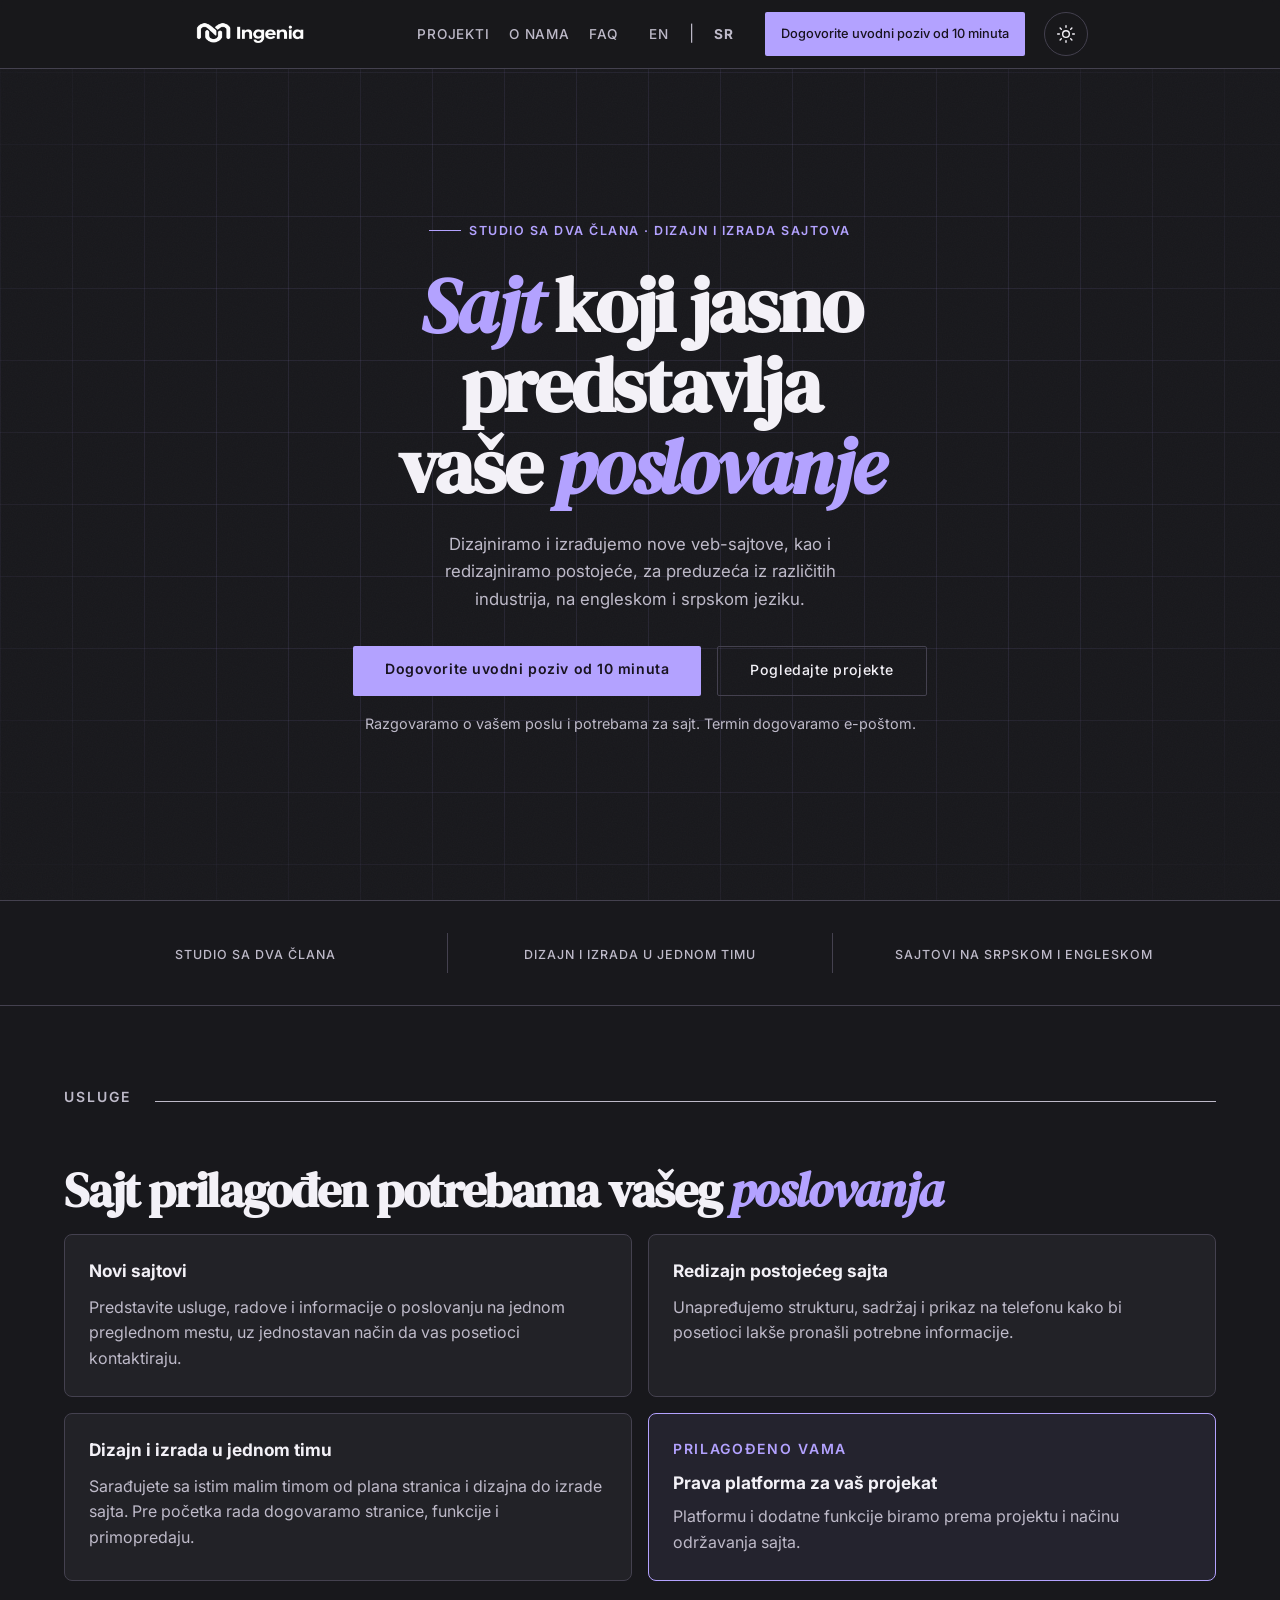
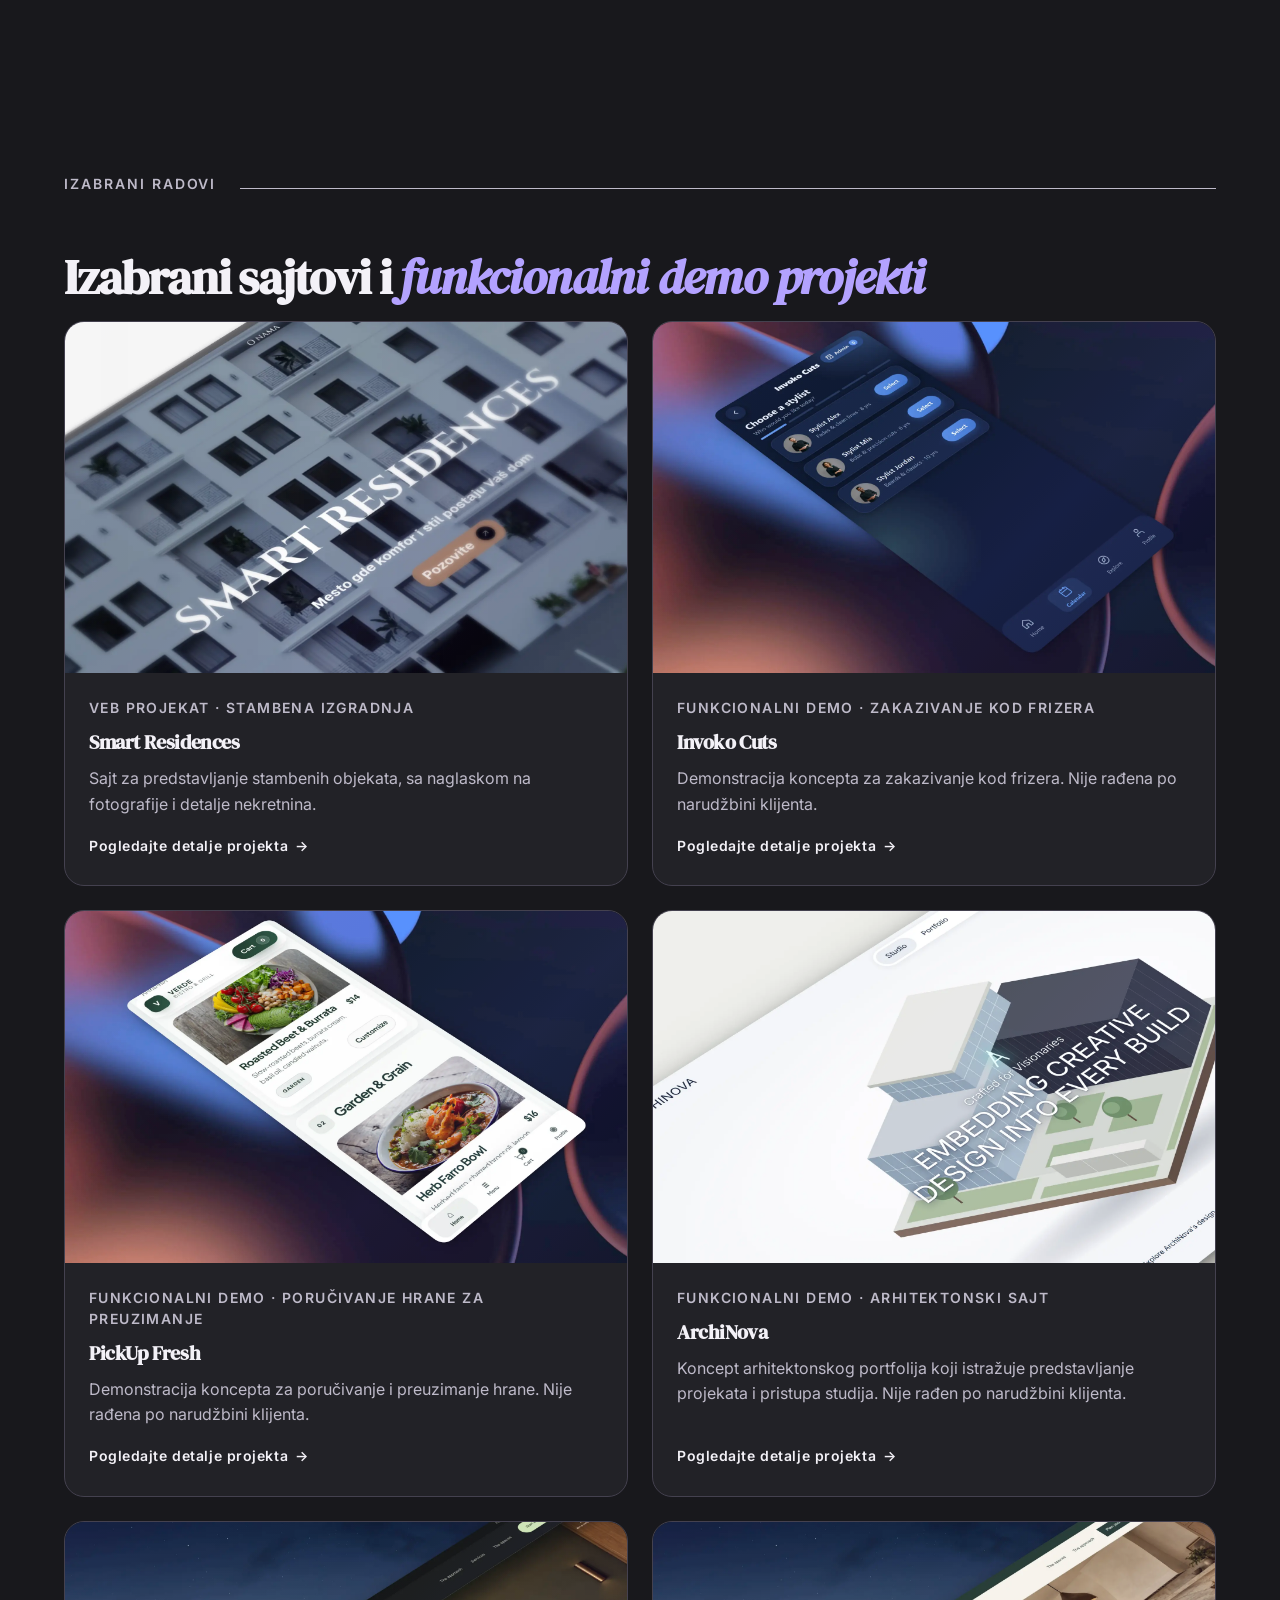
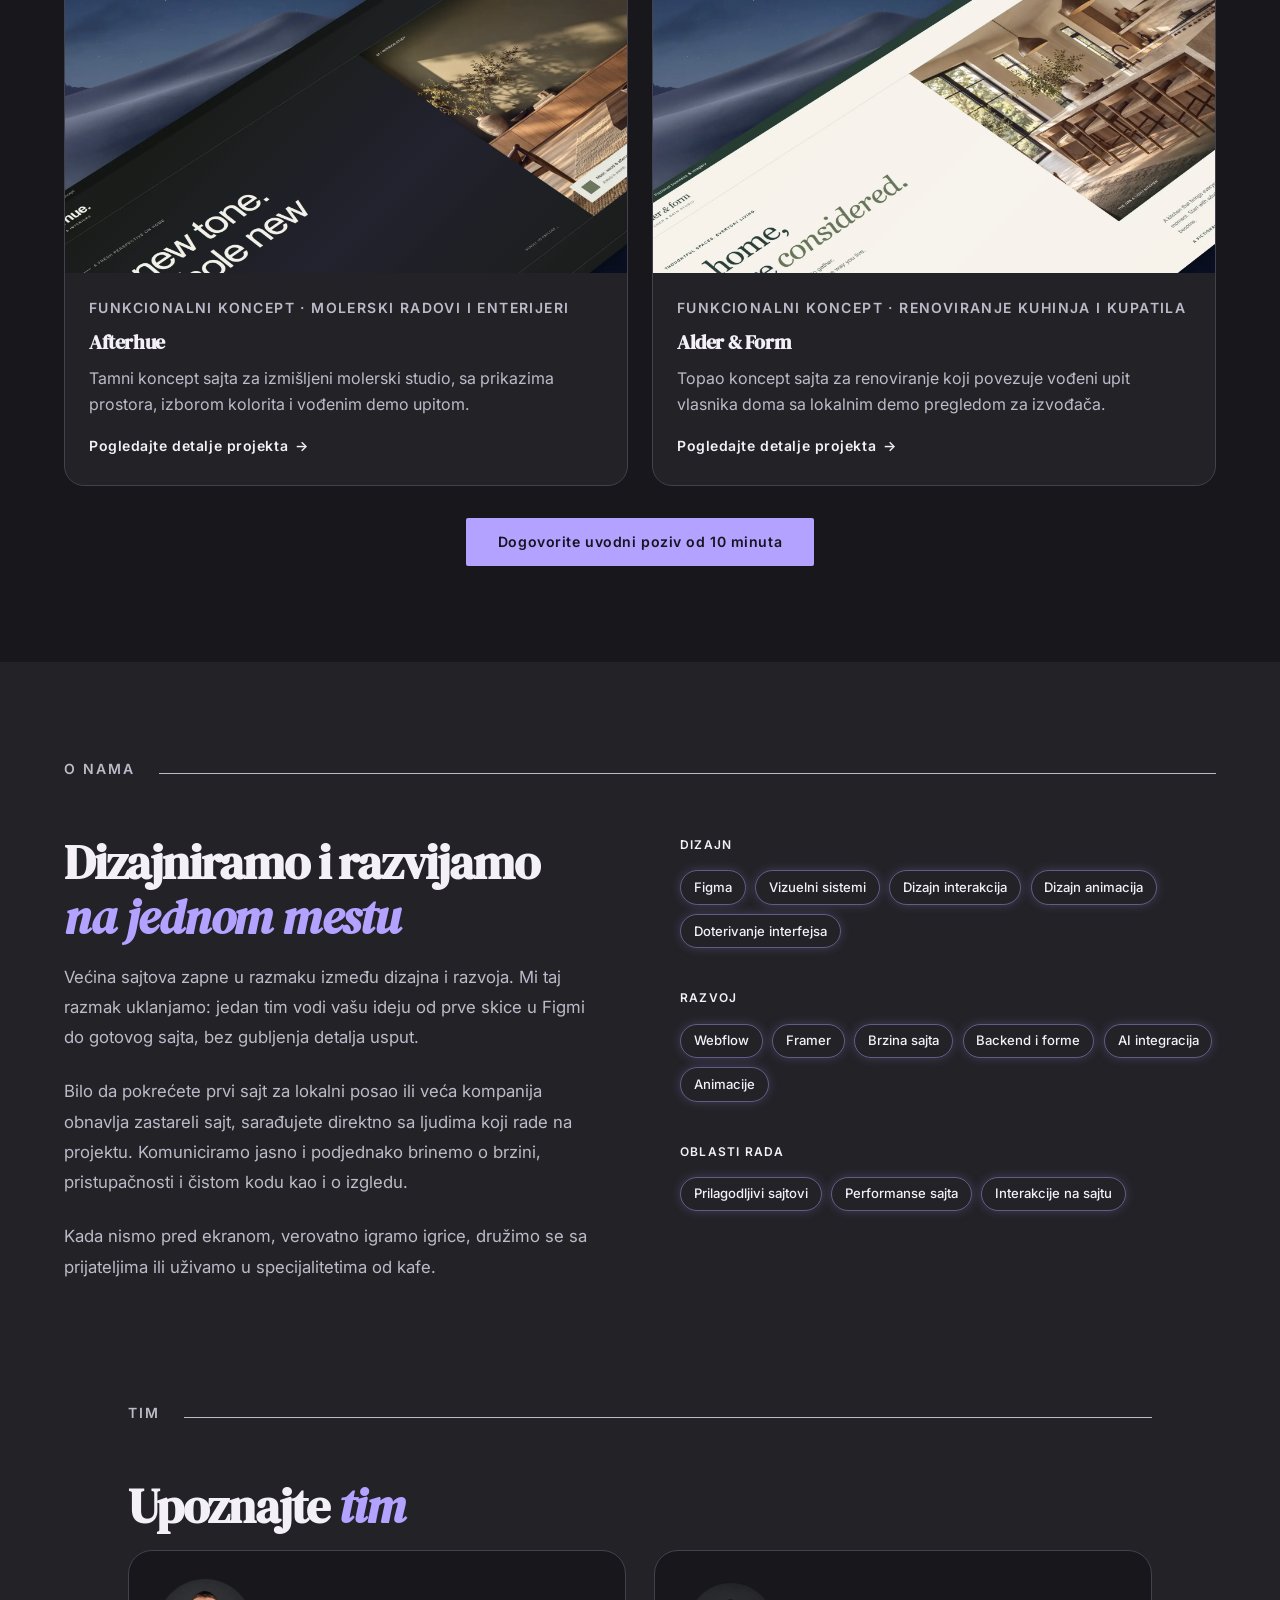
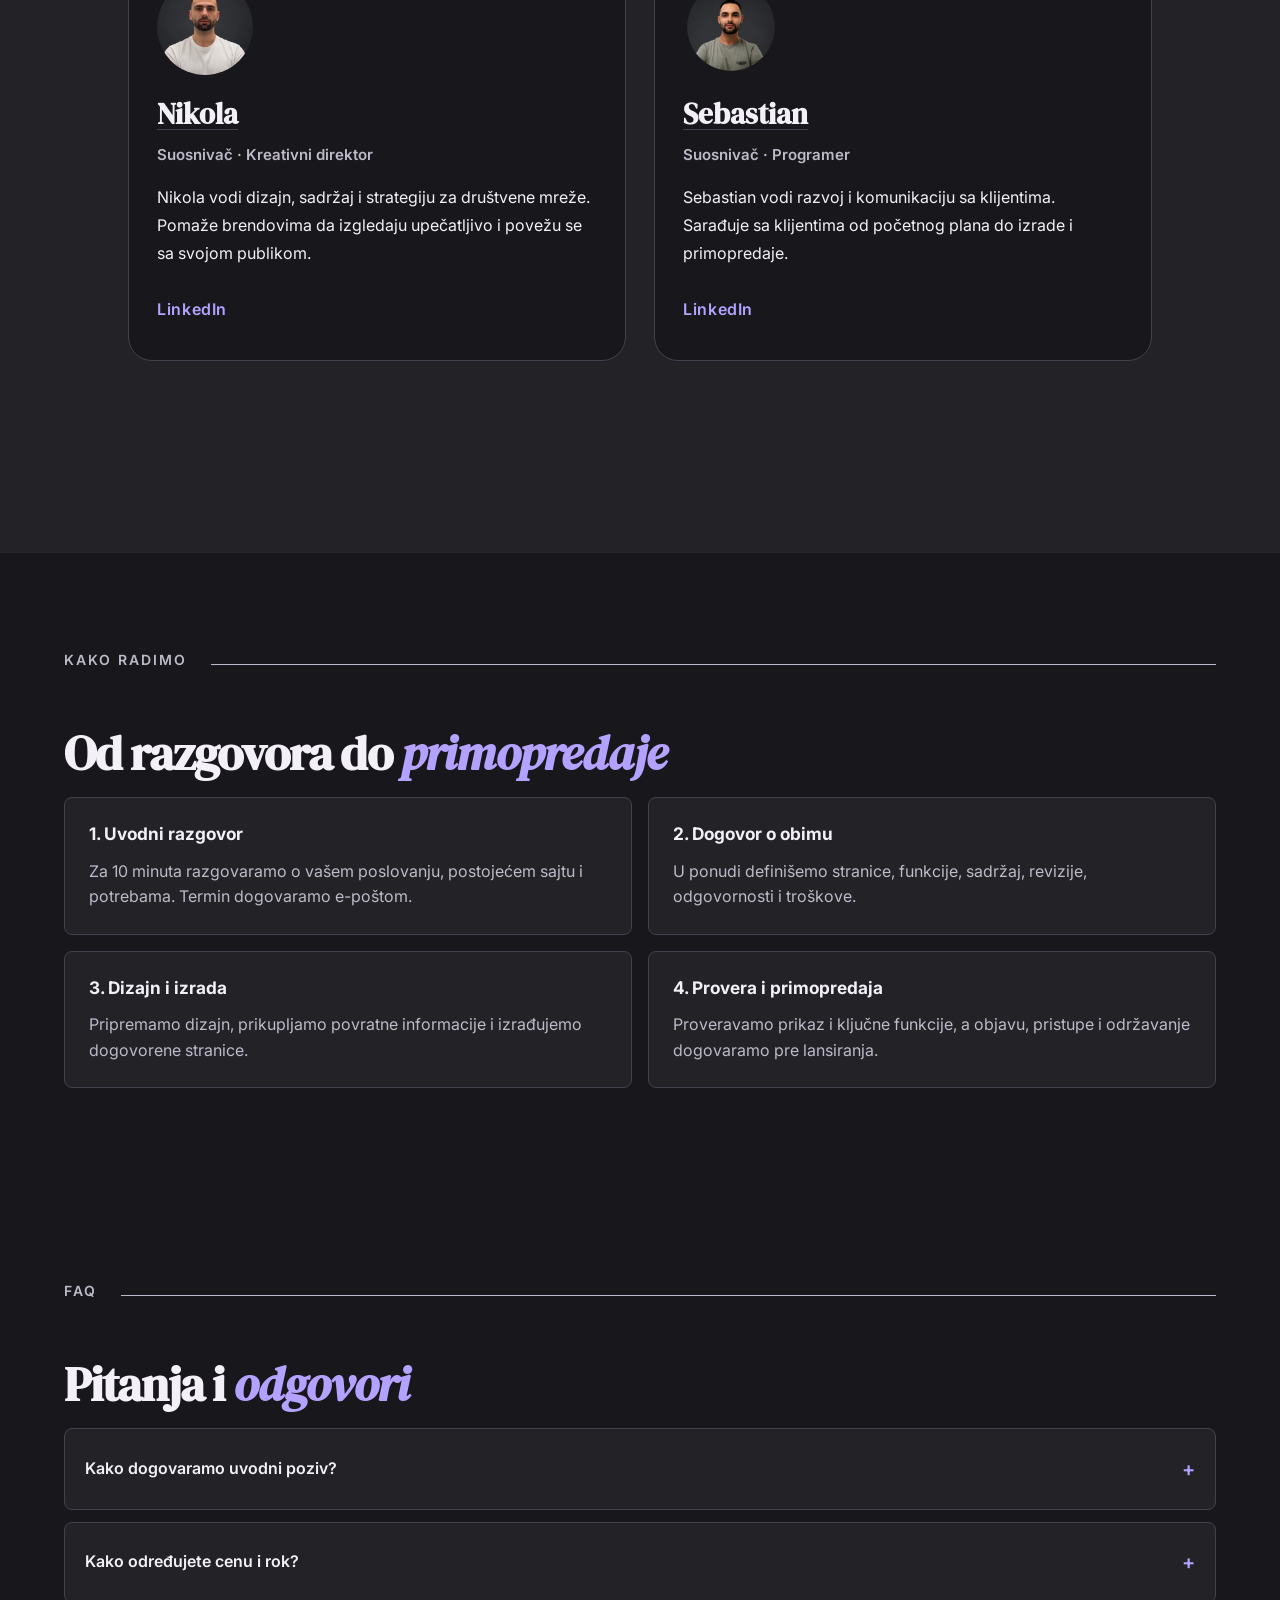
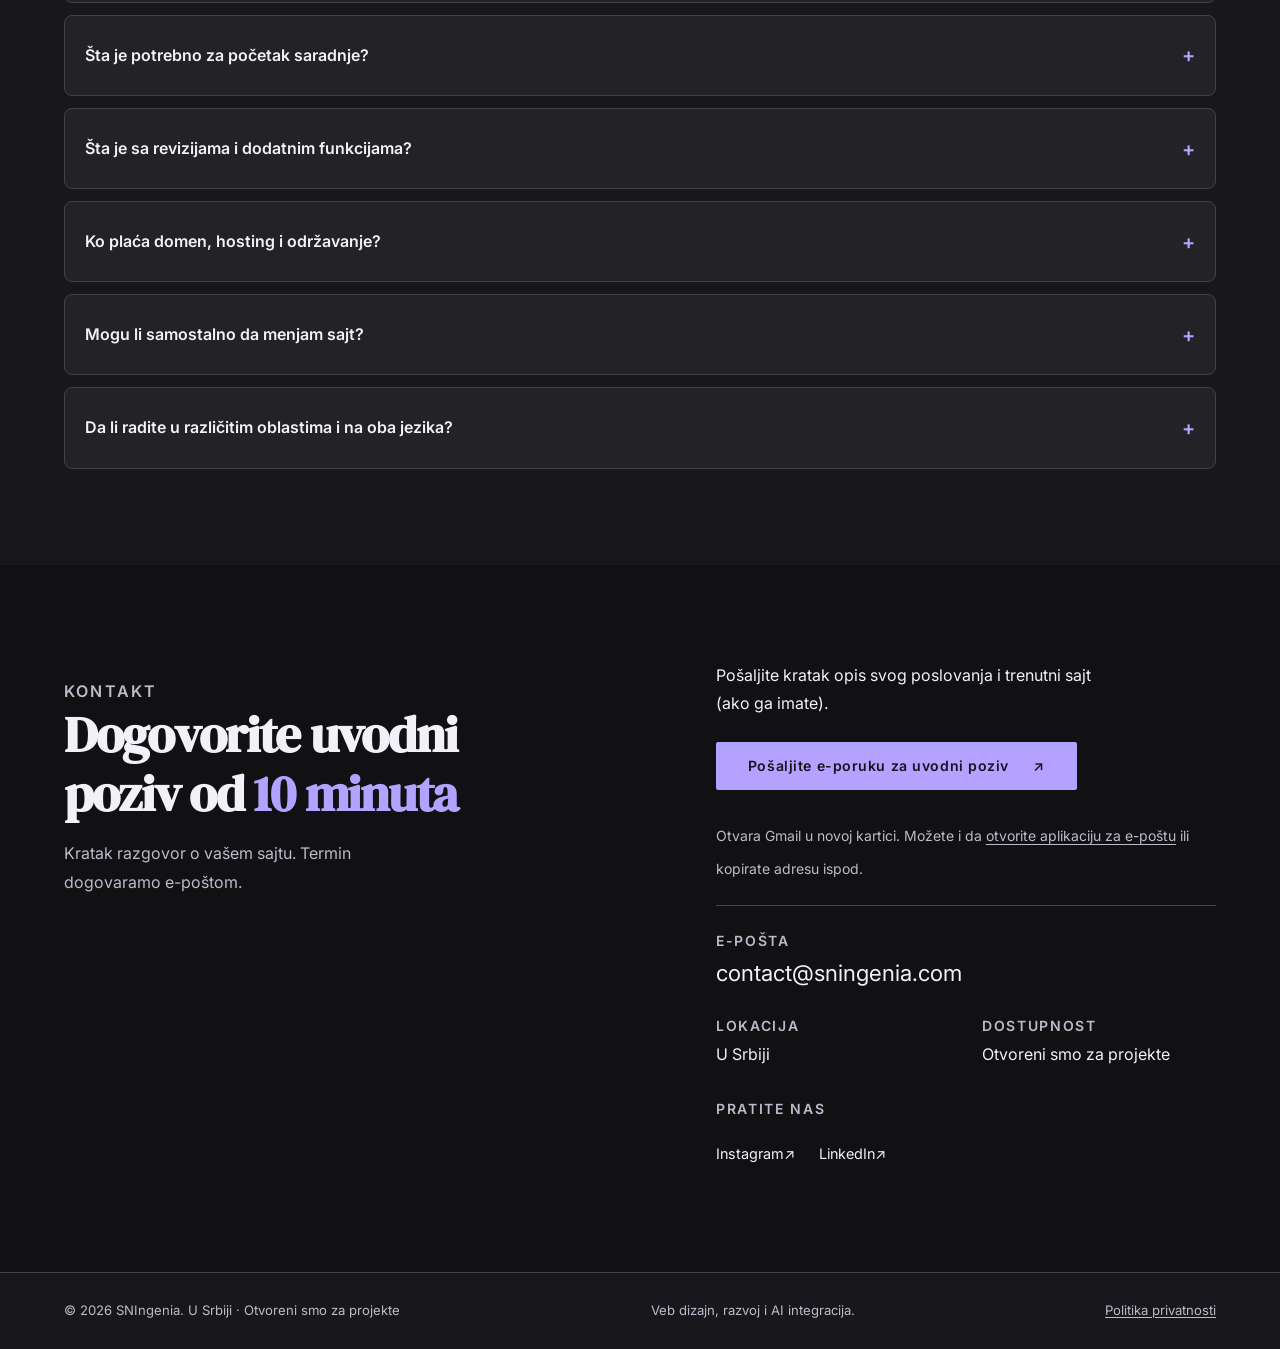
==== commit a834b837: "Add Nikola's portrait to English and Serbian team sections" ====
--- a/sr/index.html
+++ b/sr/index.html
@@ -201,8 +201,7 @@
     <h2 class="reveal">Upoznajte <em>tim</em></h2>
     <div class="creators-grid">
       <article class="creator-card reveal">
-        <!-- TODO: Zameniti inicijale zasebnom Nikolinom fotografijom kada bude dostavljena. -->
-        <div class="creator-img creator-avatar-placeholder" role="img" aria-label="Fotografija Nikole još nije dostupna">NK</div>
+        <div class="creator-img"><img src="../images/profilepicture2.webp" alt="Fotografija Nikole, suosnivača i kreativnog direktora" width="1254" height="1254" loading="lazy"></div>
         <div class="creator-body">
 <h3 class="creator-title"><a class="creator-name-link" href="mailto:nikola@sningenia.com" aria-label="Pošaljite e-poruku: Nikola (nikola@sningenia.com)" title="nikola@sningenia.com">Nikola</a></h3>
 <p class="creator-role">Suosnivač · Kreativni direktor</p>
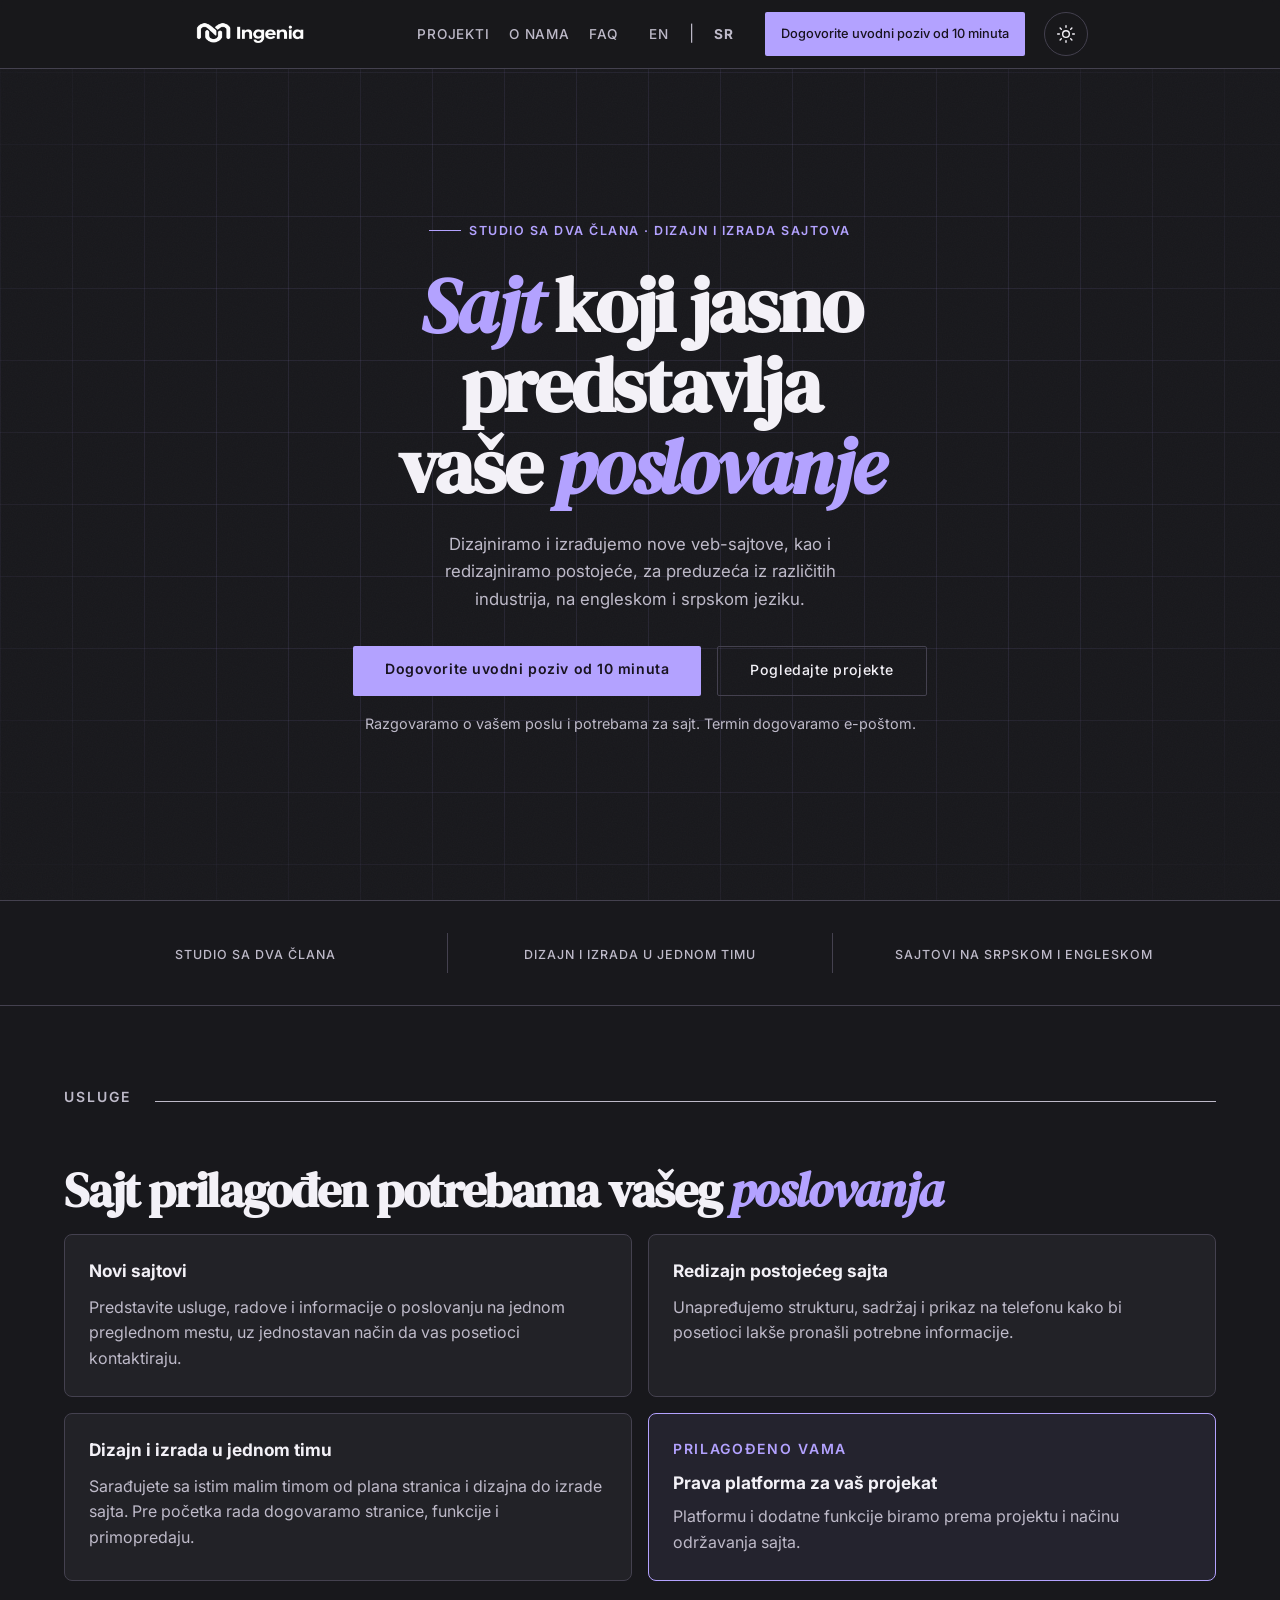
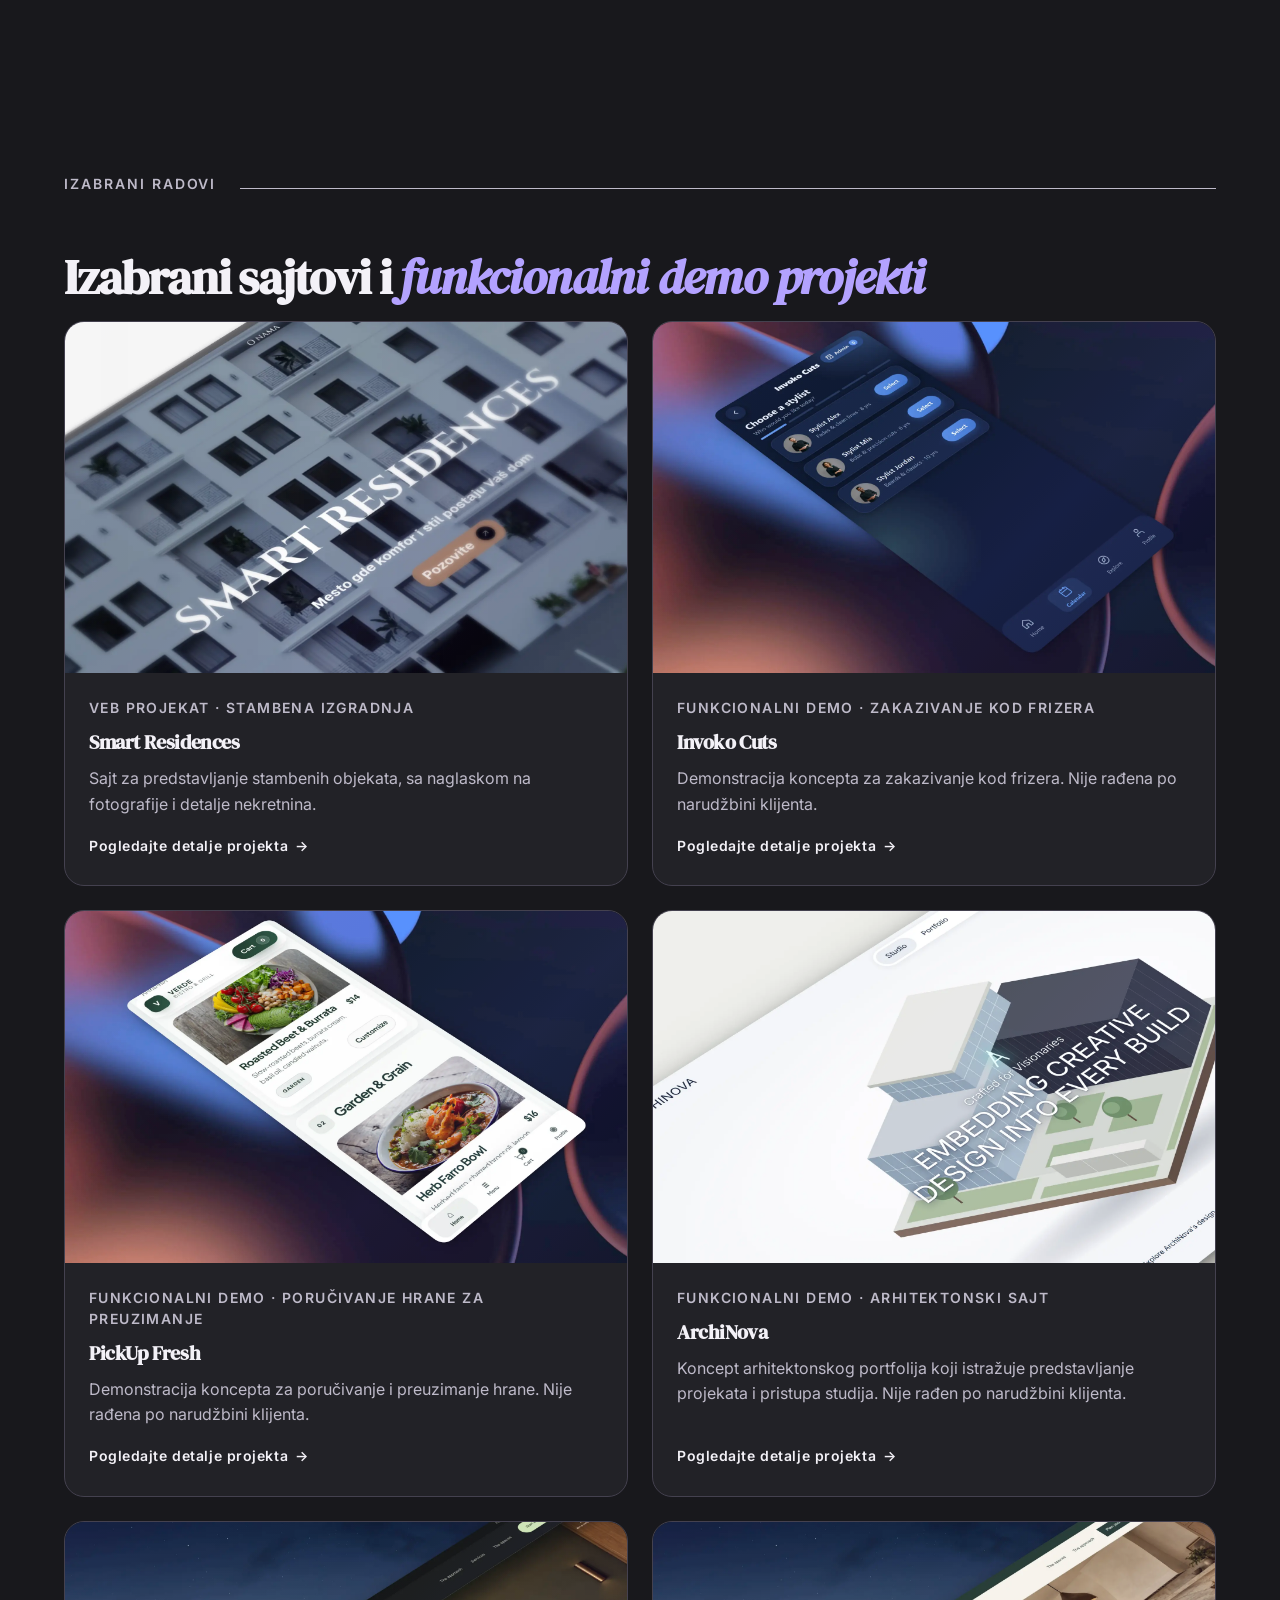
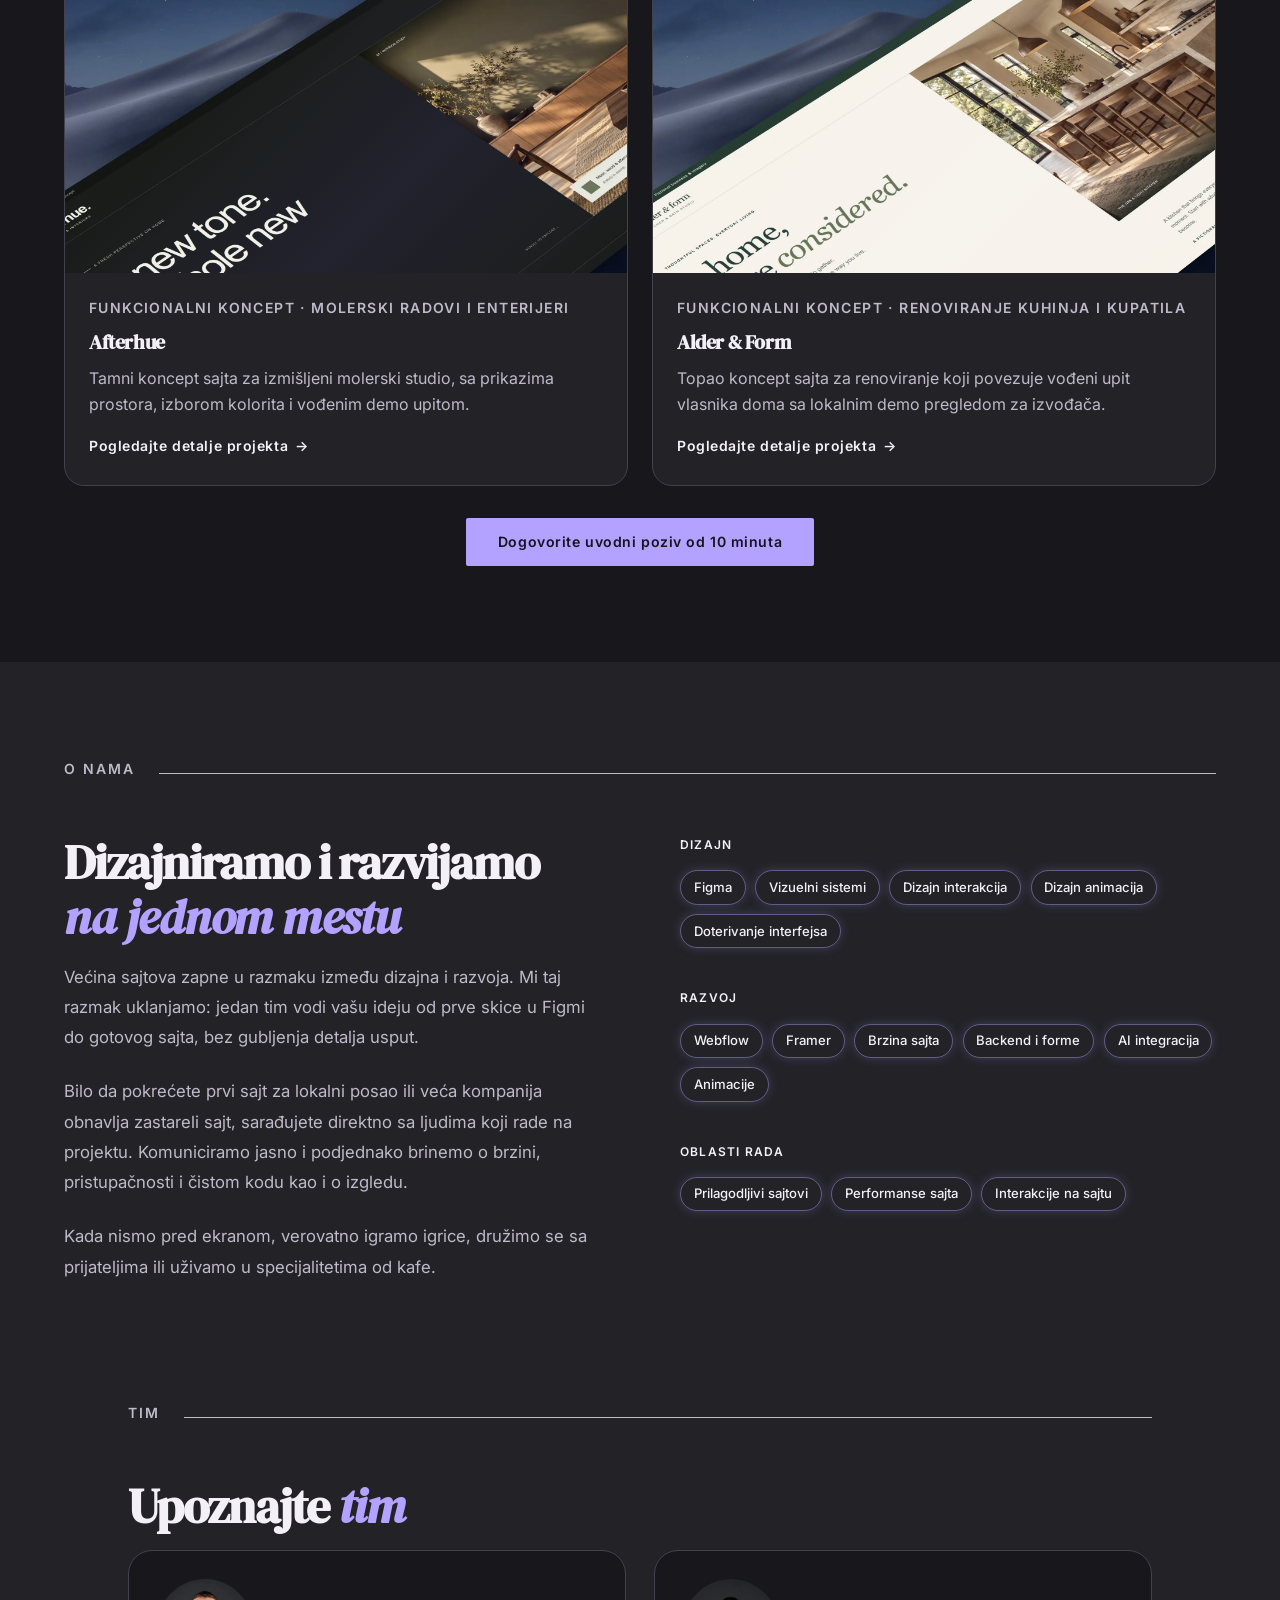
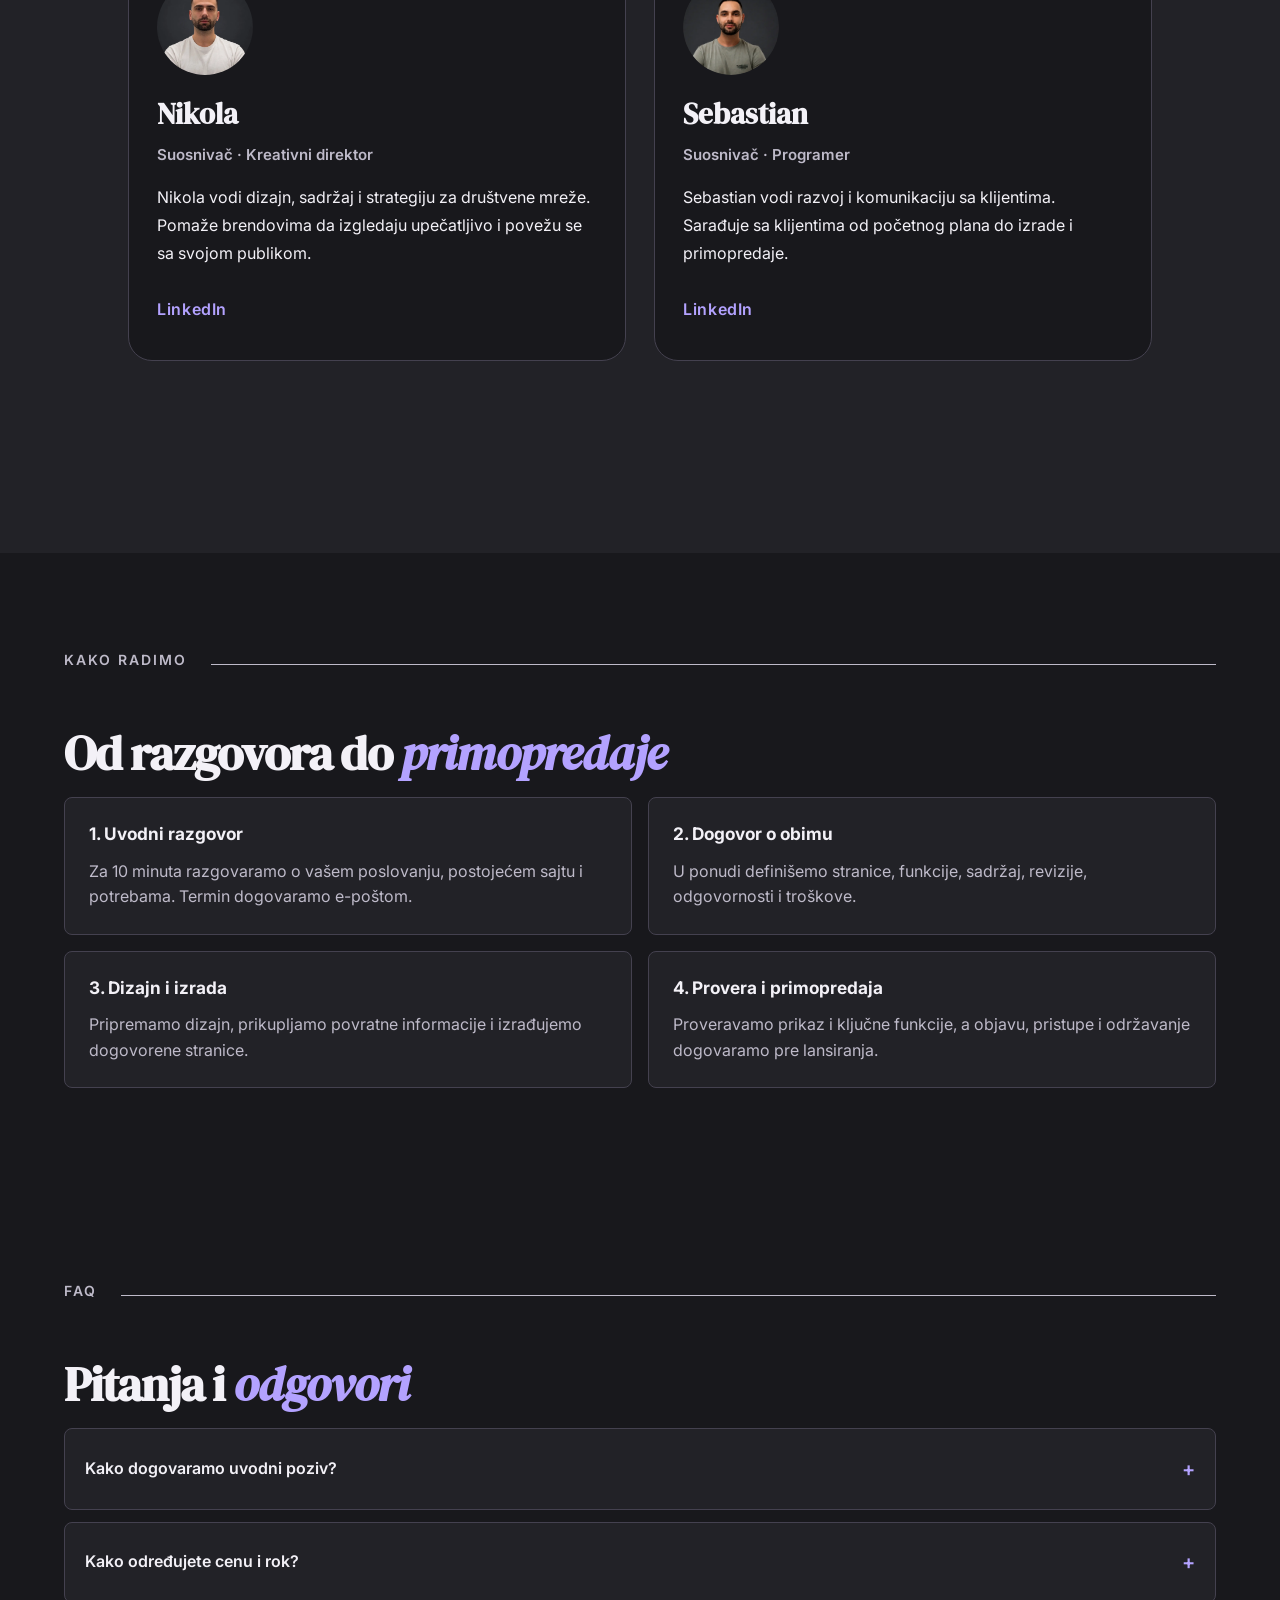
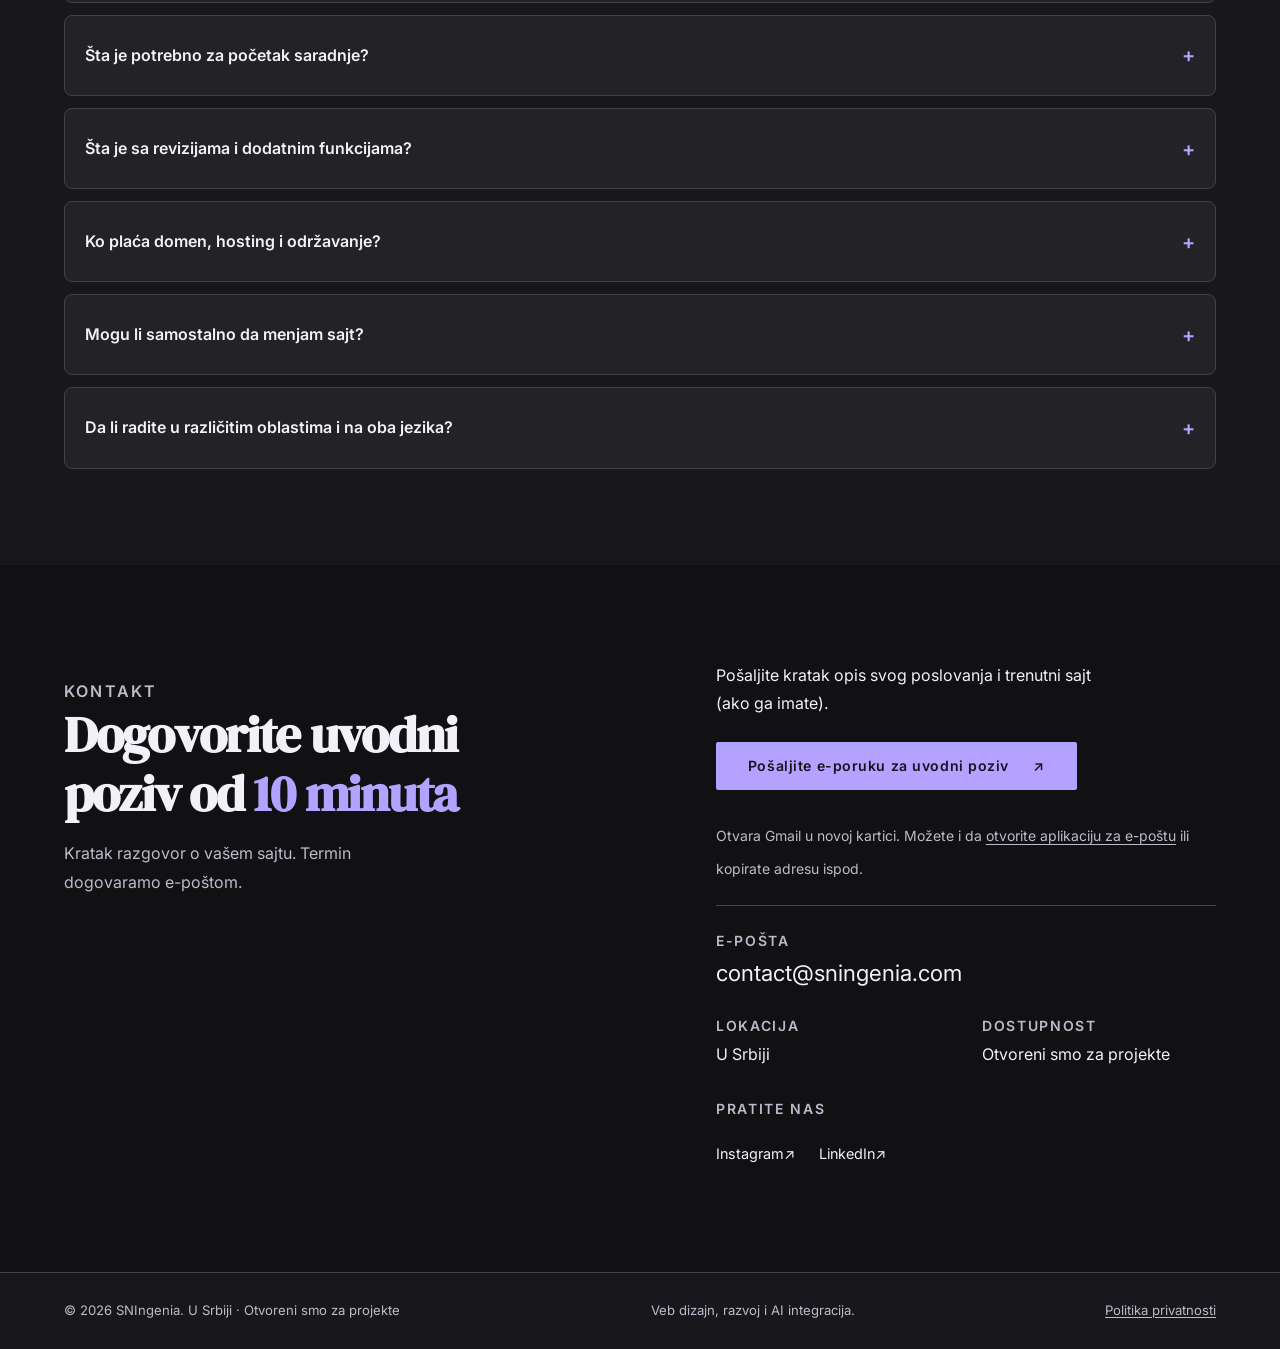
==== commit 901716d6: "Match team portraits and display co-founder names as plain text" ====
--- a/sr/index.html
+++ b/sr/index.html
@@ -203,15 +203,15 @@
       <article class="creator-card reveal">
         <div class="creator-img"><img src="../images/profilepicture2.webp" alt="Fotografija Nikole, suosnivača i kreativnog direktora" width="1254" height="1254" loading="lazy"></div>
         <div class="creator-body">
-<h3 class="creator-title"><a class="creator-name-link" href="mailto:nikola@sningenia.com" aria-label="Pošaljite e-poruku: Nikola (nikola@sningenia.com)" title="nikola@sningenia.com">Nikola</a></h3>
+<h3 class="creator-title">Nikola</h3>
 <p class="creator-role">Suosnivač · Kreativni direktor</p>
 <p class="creator-copy">Nikola vodi dizajn, sadržaj i strategiju za društvene mreže. Pomaže brendovima da izgledaju upečatljivo i povežu se sa svojom publikom.</p>
 <a class="creator-link" href="https://www.linkedin.com/in/nikolakindlajn/" target="_blank" rel="noopener noreferrer" aria-label="Nikola na LinkedIn-u">LinkedIn</a></div>
       </article>
       <article class="creator-card reveal">
-        <div class="creator-img"><img src="../images/profilepicture1.webp" alt="Fotografija Sebastijana, suosnivača i programera" width="600" height="600" loading="lazy"></div>
+        <div class="creator-img creator-img--padded-source"><img src="../images/profilepicture1.webp" alt="Fotografija Sebastijana, suosnivača i programera" width="600" height="600" loading="lazy"></div>
         <div class="creator-body">
-<h3 class="creator-title"><a class="creator-name-link" href="mailto:sebastian@sningenia.com" aria-label="Pošaljite e-poruku: Sebastian (sebastian@sningenia.com)" title="sebastian@sningenia.com">Sebastian</a></h3>
+<h3 class="creator-title">Sebastian</h3>
 <p class="creator-role">Suosnivač · Programer</p>
 <p class="creator-copy">Sebastian vodi razvoj i komunikaciju sa klijentima. Sarađuje sa klijentima od početnog plana do izrade i primopredaje.</p>
 <a class="creator-link" href="https://www.linkedin.com/in/sebastijan-sekosan/" target="_blank" rel="noopener noreferrer" aria-label="Sebastian na LinkedIn-u">LinkedIn</a></div>
--- a/styles.css
+++ b/styles.css
@@ -511,6 +511,10 @@
   object-fit: cover;
   display: block;
 }
+/* Fill the frame when the source portrait includes transparent padding. */
+.creator-img--padded-source img {
+  transform: scale(1.1);
+}
 .creator-body {
   padding: 1rem 1.75rem 1.75rem;
 }
@@ -519,17 +523,6 @@
   font-size: 1.8rem;
   margin-bottom: 0.35rem;
 }
-.creator-name-link {
-  display: inline-flex;
-  align-items: center;
-  min-height: 44px;
-  color: inherit;
-  text-decoration: underline;
-  text-decoration-color: var(--stone);
-  text-decoration-thickness: 1px;
-  text-underline-offset: .18em;
-}
-.creator-name-link:hover { color: var(--accent); }
 .creator-role {
   font-size: 0.94rem;
   font-weight: 600;
